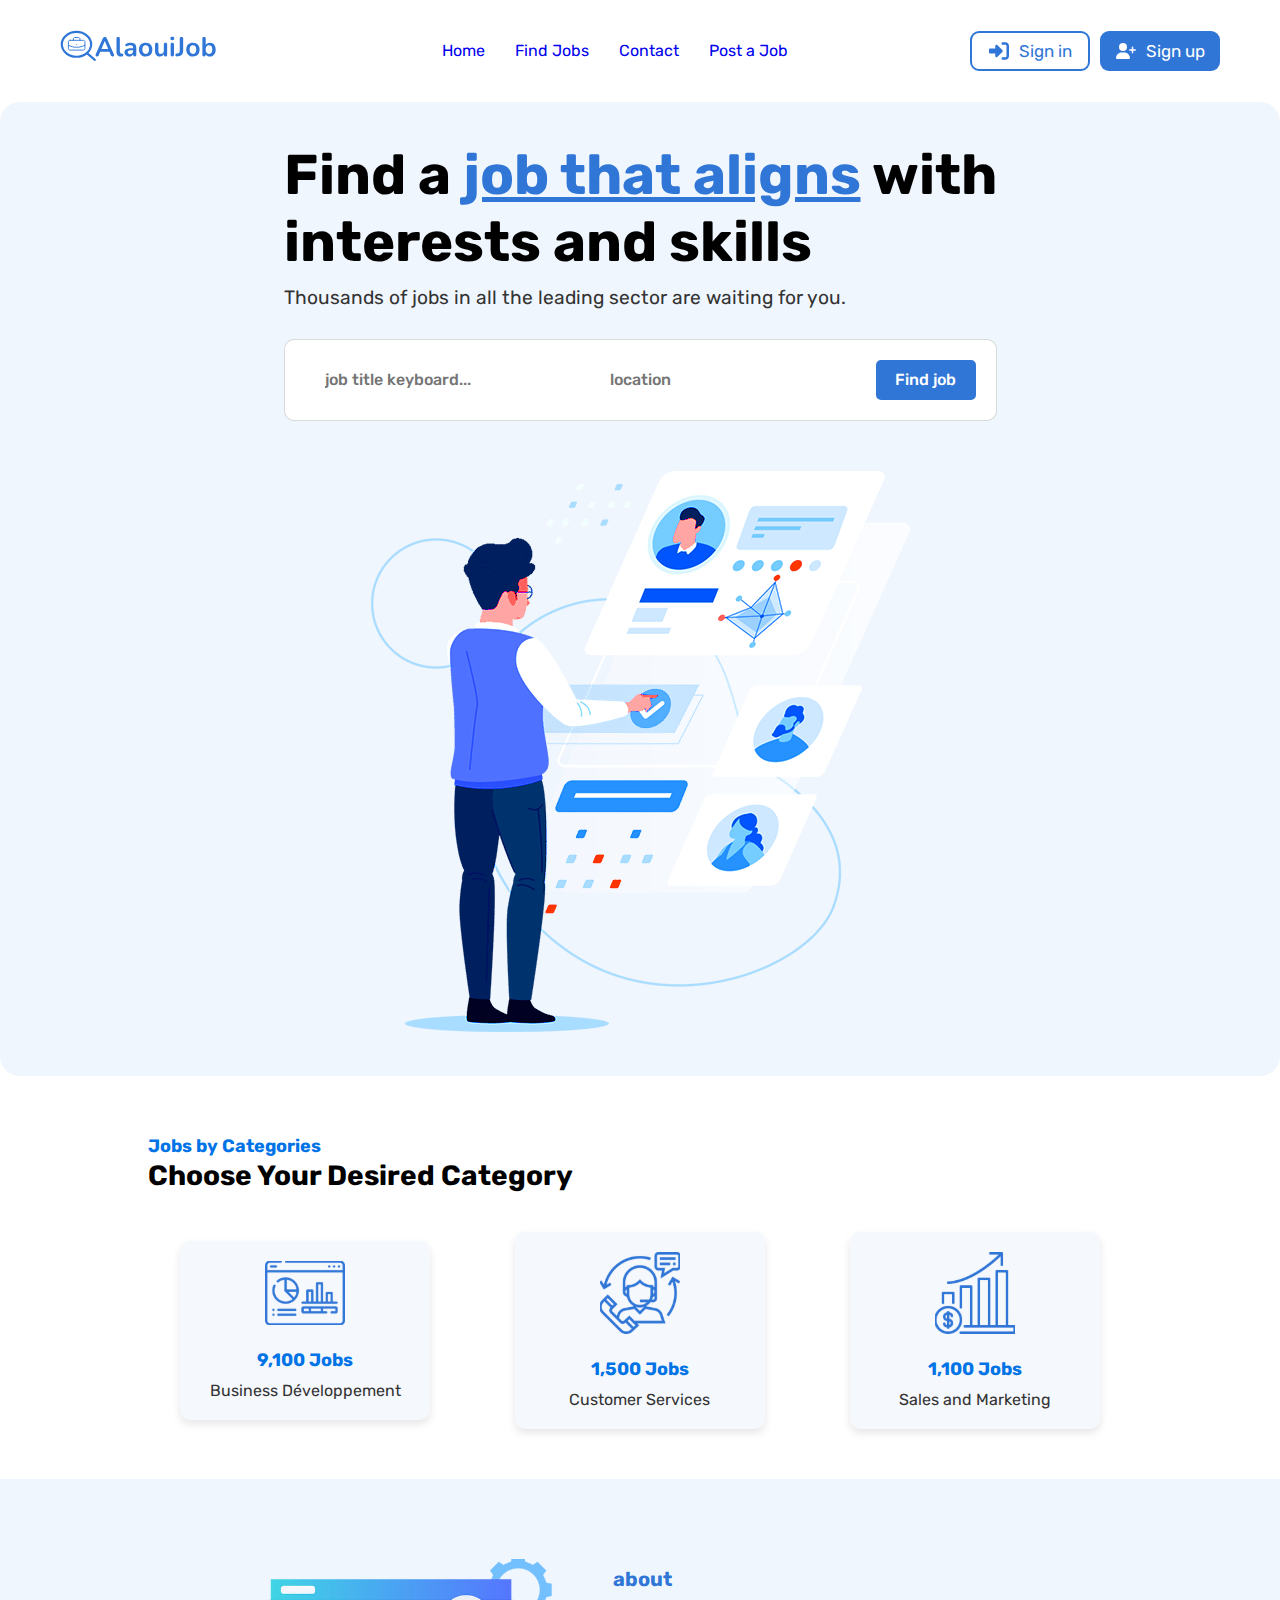
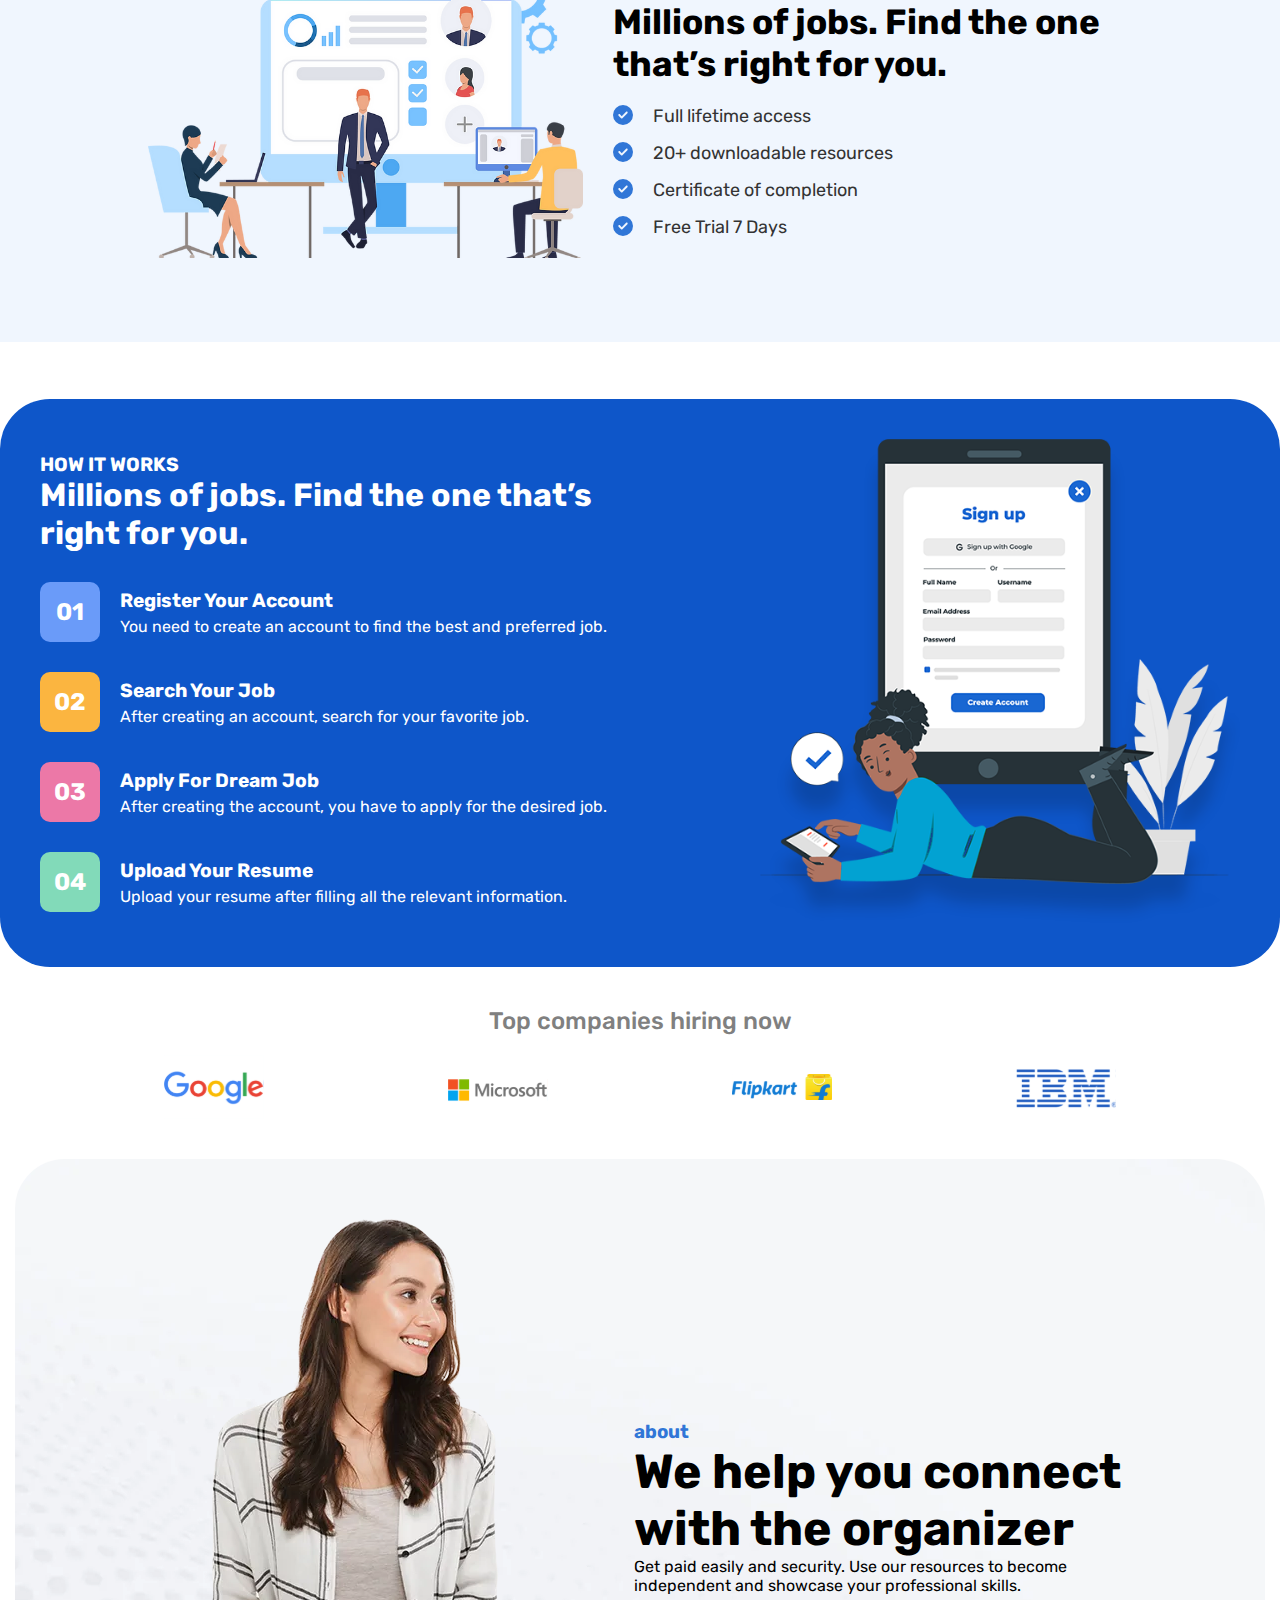
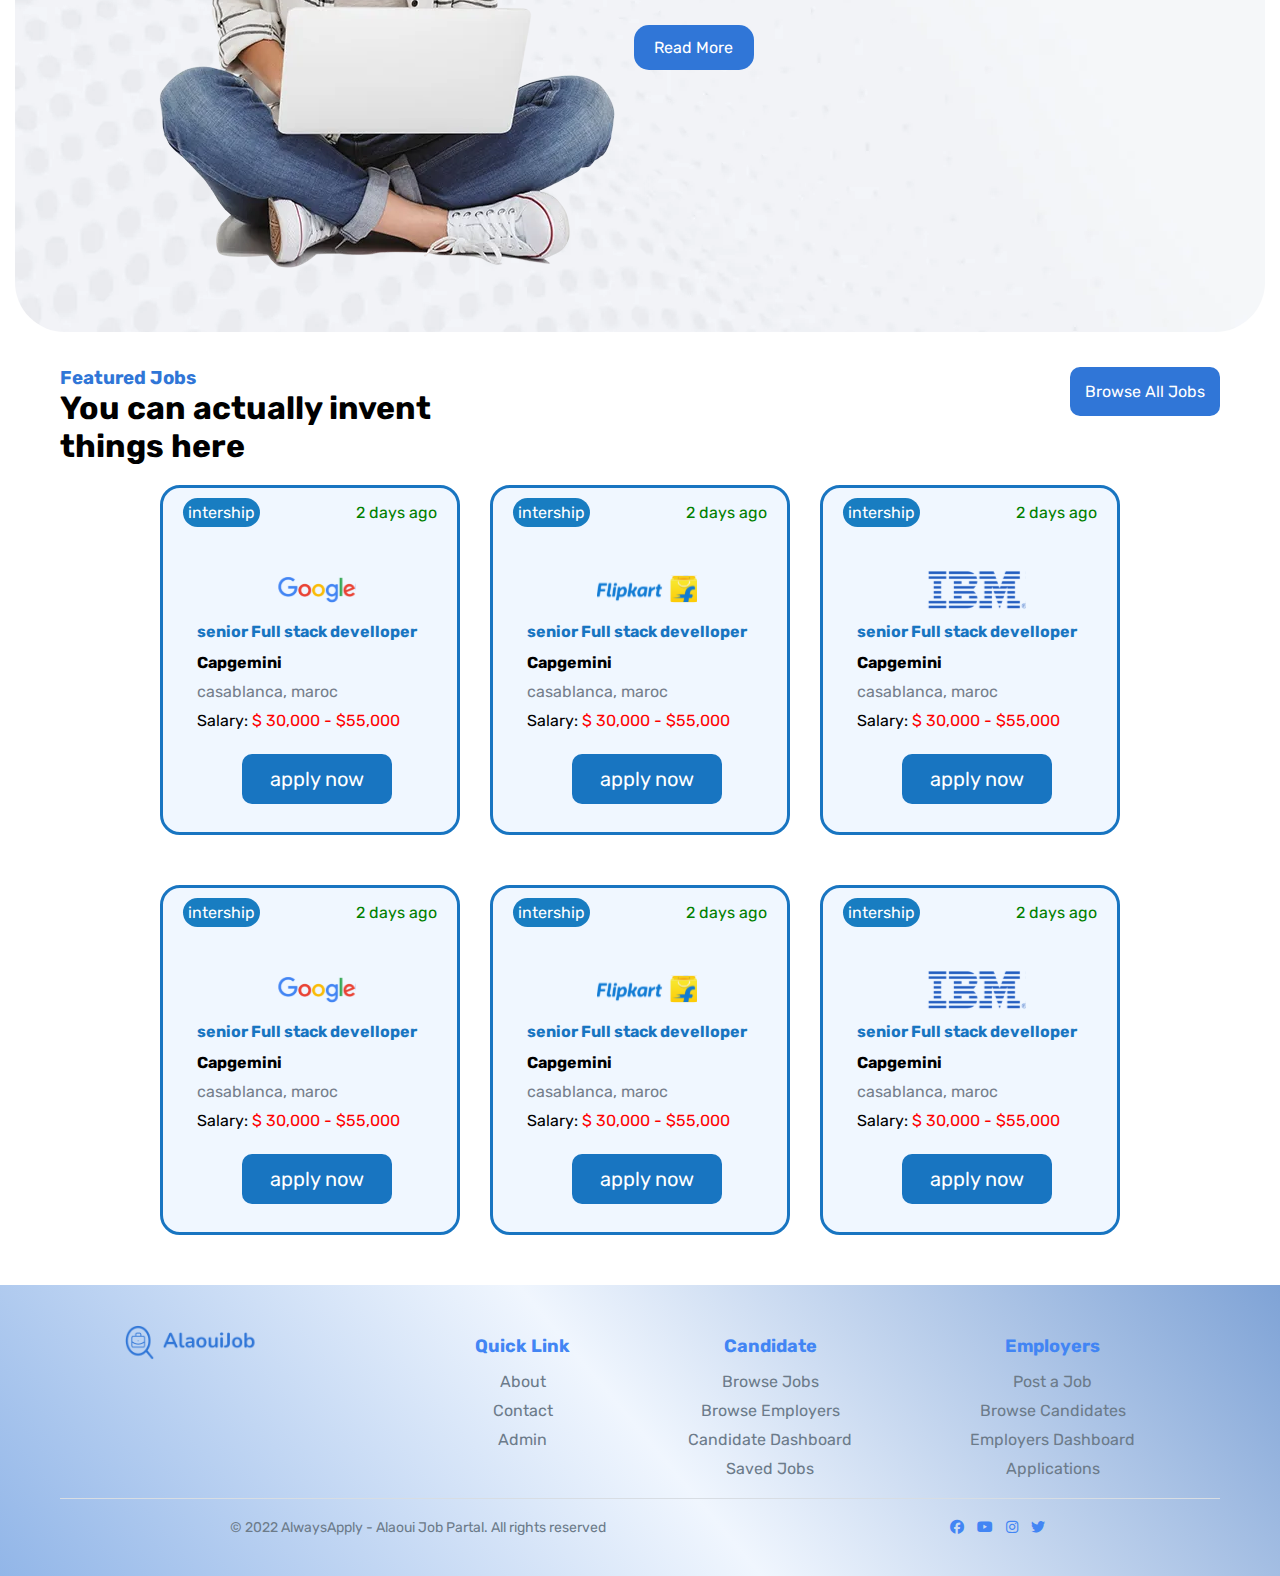
==== index.html @ a8fec8ea "third commit youssef" ====
<!DOCTYPE html>
<html lang="en">

<head>
    <meta charset="UTF-8">
    <meta name="viewport" content="width=device-width, initial-scale=1.0">
    <link rel="stylesheet" href="assets/css/all.min.css">
    <link rel="stylesheet" href="assets/css/index.css">
    <link rel="stylesheet" href="assets/css/style.css">
    <title>AlaouiJob</title>
</head>

<body>

    <header>
        <div class="logo">
            <img src="assets/images/mainLogo.svg" alt="AlaouiJob Logo">
        </div>
        <nav>
            <ul>
                <li><a href="/index.html">Home</a></li>
                <li><a href="/pages/find-job.html">Find Jobs</a></li>
                <li><a href="/pages/contact.html">Contact</a></li>
                <li><a href="/pages/post-job.html">Post a Job</a></li>
            </ul>
        </nav>
        <div class="right-buttons">
             <button class="signinbtn" >
                <img src="assets/images/sign-in-icon-button.svg" alt="">
                <a href="/pages/login.html">Sign in</a>
            </button>
            <button class="signupbtn">
                <img src="assets/images/sign-up-icon-button.svg" alt="">
                <a href="/pages/signup.html">Sign up</a>
            </button>
            
        </div>
    </header>
    

    <section class="hero">
        <div>
            <h1>Find a <span style="color: #3076D7; text-decoration: underline;">job that aligns</span> with <br /> interests and skills</h1>
            <p>Thousands of jobs in all the leading sector are waiting for you.</p>
            <form>
                <input class="inp-1" type="text" placeholder="job title keyboard...">
                <input type="text" placeholder="location">
                <button>Find job</button>
            </form>
        </div>
        <div>
            <img src="assets/images/developer_bnr.webp" alt="">
        </div>
    </section>


    <section class="categories">
        <div class="container">
            <h2><span>Jobs by Categories</span><br>Choose Your Desired Category</h2>
            <div class="category-grid">
                <div class="category-card">
                    <img src="assets/images/businessDeveloppement.svg" alt="Business Development Icon">
                    <h3>9,100 Jobs</h3>
                    <p>Business Développement</p>
                </div>
                <div class="category-card">
                    <img src="assets/images/customerServices.svg" alt="Customer Services Icon">
                    <h3>1,500 Jobs</h3>
                    <p>Customer Services</p>
                </div>
                <div class="category-card">
                    <img src="assets/images/salesNDmarketing.svg" alt="Sales and Marketing Icon">
                    <h3>1,100 Jobs</h3>
                    <p>Sales and Marketing</p>
                </div>
            </div>
        </div>
    </section>


    <section class="about">
        <div class="container about-content">
            <div class="about-image">
                <img src="assets/images/ILLUSTRATION.webp" alt="About Illustration">
            </div>
            <div class="about-text">
                <h3>about</h3>
                <h2>Millions of jobs. Find the one that’s right for you.</h2>
                <ul>
                    <li><img src="assets/images/checkIcon.svg" alt="icon"> Full lifetime access</li>
                    <li><img src="assets/images/checkIcon.svg" alt="icon"> 20+ downloadable resources</li>
                    <li><img src="assets/images/checkIcon.svg" alt="icon"> Certificate of completion</li>
                    <li><img src="assets/images/checkIcon.svg" alt="icon"> Free Trial 7 Days</li>
                </ul>
            </div>
        </div>
    </section>
    <br>
    <br>
    <br>

    <section class="how-it-works">
        <div class="content">
            <h2>How it Works</h2>
            <h3>Millions of jobs. Find the one that’s right for you.</h3>
            <div class="steps">
                <div class="step">
                    <div class="step-number" style="background-color: #6A9BF9;">01</div>
                    <div class="step-text">
                        <h4>Register Your Account</h4>
                        <p>You need to create an account to find the best and preferred job.</p>
                    </div>
                </div>
                <div class="step">
                    <div class="step-number" style="background-color: #FBB540;">02</div>
                    <div class="step-text">
                        <h4>Search Your Job</h4>
                        <p>After creating an account, search for your favorite job.</p>
                    </div>
                </div>
                <div class="step">
                    <div class="step-number" style="background-color: #EC78A7;">03</div>
                    <div class="step-text">
                        <h4>Apply For Dream Job</h4>
                        <p>After creating the account, you have to apply for the desired job.</p>
                    </div>
                </div>
                <div class="step">
                    <div class="step-number" style="background-color: #82DAB9;">04</div>
                    <div class="step-text">
                        <h4>Upload Your Resume</h4>
                        <p>Upload your resume after filling all the relevant information.</p>
                    </div>
                </div>
            </div>
        </div>
        <div class="image">
            <img src="assets/images/main-bg.png" alt="Sign Up Illustration">
        </div>
    </section>
    <section class="top-companies">
        <h3>Top companies hiring now</h3>
        <div class="companies">
            <img src="assets/images/google.svg" alt="">
            <img src="assets/images/microsoft.svg" alt="">
            <img src="assets/images/flipkart.svg" alt="">
            <img src="assets/images/ibm.svg" alt="">
        </div>
    </section>
    <section class="about-2">
        <div class="image-about-2">
            <img src="assets/images/About-2.webp" alt="">
        </div>
        <div class="about-text-2">
            <h3> about</h3>
            <h1>We help you connect <br>with the organizer</h1>
            <p>Get paid easily and security. Use our resources to become<br> independent and showcase your professional
                skills.</p>
            <button>Read More</button>
        </div>
       
    </section>



    <section>
    <div class="section-jobs-head">
        <div>
            <h3>Featured Jobs</h3>
            <h1>You can actually invent <br> things here</h1>
        </div>
        <div>
            <p>Browse All Jobs</p>
        </div>

    </div>
    
    <div class="jobs">
        <div class="parent">
            <div class="intirship">
                <label for="intership">intership</label>
            </div>
            <div class="two-days">
                <label for="two-days">2 days ago</label>
            </div>
            <div class="grid-picture">
                <img src="assets/images/google.svg" alt="">
            </div>
            <div class="grid-title">
                <h1>senior Full stack develloper</h1>
            </div>
            <div  class="under-title-grid">
                <h3>Capgemini</h3>
            </div>
            <div class="grid-location">
            <p>casablanca, maroc</p>
            </div>
            <div class="salary">
                <p>Salary: <span style="color: red;">$ 30,000 - $55,000</span></p>
            </div>
            <div class="grid-button">
                <button>apply now</button>
            </div>
        </div>
        <div class="parent">
            <div class="intirship">
                <label for="intership">intership</label>
            </div>
            <div class="two-days">
                <label for="two-days">2 days ago</label>
            </div>
            <div class="grid-picture">
                <img src="assets/images/flipkart.svg" alt="">
            </div>
            <div class="grid-title">
                <h1>senior Full stack develloper</h1>
            </div>
            <div  class="under-title-grid">
                <h3>Capgemini</h3>
            </div>
            <div class="grid-location">
            <p>casablanca, maroc</p>
            </div>
            <div class="salary">
                <p>Salary: <span style="color: red;">$ 30,000 - $55,000</span></p>
            </div>
            <div class="grid-button">
                <button>apply now</button>
            </div>
        </div>
        <div class="parent">
            <div class="intirship">
                <label for="intership">intership</label>
            </div>
            <div class="two-days">
                <label for="two-days">2 days ago</label>
            </div>
            <div class="grid-picture">
                <img src="assets/images/ibm.svg" alt="">
            </div>
            <div class="grid-title">
                <h1>senior Full stack develloper</h1>
            </div>
            <div  class="under-title-grid">
                <h3>Capgemini</h3>
            </div>
            <div class="grid-location">
            <p>casablanca, maroc</p>
            </div>
            <div class="salary">
                <p>Salary: <span style="color: red;">$ 30,000 - $55,000</span></p>
            </div>
            <div class="grid-button">
                <button>apply now</button>
            </div>
        </div>



    </div>
    <div class="jobs">
        <div class="parent">
            <div class="intirship">
                <label for="intership">intership</label>
            </div>
            <div class="two-days">
                <label for="two-days">2 days ago</label>
            </div>
            <div class="grid-picture">
                <img src="assets/images/google.svg" alt="">
            </div>
            <div class="grid-title">
                <h1>senior Full stack develloper</h1>
            </div>
            <div  class="under-title-grid">
                <h3>Capgemini</h3>
            </div>
            <div class="grid-location">
            <p>casablanca, maroc</p>
            </div>
            <div class="salary">
                <p>Salary: <span style="color: red;">$ 30,000 - $55,000</span></p>
            </div>
            <div class="grid-button">
                <button>apply now</button>
            </div>
        </div>
        <div class="parent">
            <div class="intirship">
                <label for="intership">intership</label>
            </div>
            <div class="two-days">
                <label for="two-days">2 days ago</label>
            </div>
            <div class="grid-picture">
                <img src="assets/images/flipkart.svg" alt="">
            </div>
            <div class="grid-title">
                <h1>senior Full stack develloper</h1>
            </div>
            <div  class="under-title-grid">
                <h3>Capgemini</h3>
            </div>
            <div class="grid-location">
            <p>casablanca, maroc</p>
            </div>
            <div class="salary">
                <p>Salary: <span style="color: red;">$ 30,000 - $55,000</span></p>
            </div>
            <div class="grid-button">
                <button>apply now</button>
            </div>
        </div>
        <div class="parent">
            <div class="intirship">
                <label for="intership">intership</label>
            </div>
            <div class="two-days">
                <label for="two-days">2 days ago</label>
            </div>
            <div class="grid-picture">
                <img src="assets/images/ibm.svg" alt="">
            </div>
            <div class="grid-title">
                <h1>senior Full stack develloper</h1>
            </div>
            <div  class="under-title-grid">
                <h3>Capgemini</h3>
            </div>
            <div class="grid-location">
            <p>casablanca, maroc</p>
            </div>
            <div class="salary">
                <p>Salary: <span style="color: red;">$ 30,000 - $55,000</span></p>
            </div>
            <div class="grid-button">
                <button>apply now</button>
            </div>
        </div>



    </div>
</section>


    <footer class="footer">
        <div class="footer-container">
          <div class="footer-logo">
            <img src="assets/images/image.png" alt="AlouiJob Logo" />
          </div>      
          <div class="footer-links">
            <div class="quick-links">
              <h3>Quick Link</h3>
              <ul>
                <li><a href="#">About</a></li>
                <li><a href="#">Contact</a></li>
                <li><a href="#">Admin</a></li>
              </ul>
            </div>
      
            <div class="candidate-links">
              <h3>Candidate</h3>
              <ul>
                <li><a href="#">Browse Jobs</a></li>
                <li><a href="#">Browse Employers</a></li>
                <li><a href="#">Candidate Dashboard</a></li>
                <li><a href="#">Saved Jobs</a></li>
              </ul>
            </div>
      
            <div class="employer-links">
              <h3>Employers</h3>
              <ul>
                <li><a href="#">Post a Job</a></li>
                <li><a href="#">Browse Candidates</a></li>
                <li><a href="#">Employers Dashboard</a></li>
                <li><a href="#">Applications</a></li>
              </ul>
            </div>
          </div>
      
          <div class="footer-bottom">
            <p>© 2022 AlwaysApply - Alaoui Job Partal. All rights reserved</p>
            <div class="social-icons">
              <a href="#"><i class="fab fa-facebook"></i></a>
              <a href="#"><i class="fab fa-youtube"></i></a>
              <a href="#"><i class="fab fa-instagram"></i></a>
              <a href="#"><i class="fab fa-twitter"></i></a>
            </div>
          </div>
        </div>
      </footer>
      

</body>

</html>
---- assets/css/index.css ----
header {
    display: flex;
    justify-content: space-between;
    align-items: center;
    padding: 30px;
    background-color: white;
    margin-left: 30px;
    margin-right: 30px;
}

.logo img {
    width: 200px;
}

nav ul {
    list-style: none;
    display: flex;
    gap: 30px; 
    margin: 0;
    padding: 0;
}

nav ul li a {
    text-decoration: none;
    color: 303030;
}

nav ul li a:hover {
    color: #3076D7;
}

.right-buttons {
    display: flex;
    gap: 10px;
}

header .signupbtn {
    background-color: #3076D7;
    color: white;
    border-radius: 9px;
    width: 120px;
    height: 40px;
    font-size: 17px;
    display: flex;
    align-items: center;
    justify-content: center;
    gap: 10px;
    border: none;
}

header .signinbtn {
    background-color: #F0F6FE;
    color: #3076D7;
    border: none;
    border-radius: 9px;
    width: 120px;
    height: 40px;
    font-size: 17px;
    display: flex;
    align-items: center;
    justify-content: center;
    gap: 10px;
}

header .signinbtn img {
    width: 20px;
}

header .signupbtn img {
    width: 20px;
}
.right-buttons a{
    text-decoration: none;
    color: #3076D7;
}
.right-buttons .signupbtn a{
    text-decoration: none;
    color: white;
}

/*hero section */

.hero {
    display: flex;
    flex-wrap: wrap;
    gap: 30px;
    background-color: #F0F6FE;
    border-radius: 20px;
    padding: 40px;
    align-items: center;
    justify-content: center;
    text-align: left;
}

.hero h1 {
    font-size: 3.5rem;
    font-family: "Rubik", sans-serif;
    font-weight: 700;
    line-height: 1.2;
}

.hero h1 span {
    color: #3076D7;
    text-decoration: underline;
}

.hero p {
    font-size: 1.2rem;
    color: #333;
    margin-top: 10px;
}

form {
    border: solid 1px rgba(37, 36, 36, 0.171);
    border-radius: 10px;
    padding: 20px;
    background-color: white;
    margin-top: 30px;
    display: flex;
    gap: 10px;
    flex-wrap: wrap;
    justify-content: space-between;
}

form input {
    width: 100%;
    max-width: 200px;
    height: 40px;
    border: none;
    background-color: white;
    font-weight: 500;
    font-size: 16px;
    padding-left: 20px;
}

form input:last-child {
    border-right: none;
}

form button {
    width: 100px;
    height: 40px;
    color: white;
    background-color: #3076D7;
    border: none;
    border-radius: 5px;
    font-size: 16px;
    font-weight: 500;
}

.hero img {
    max-width: 100%;
    height: auto;
    object-fit: contain;
    margin-top: 20px;
}

@media (max-width: 768px) {
    .hero {
        flex-direction: column;
        text-align: center;
    }
    .hero p {
        flex-direction: column;
        font-size: 16px;
        text-align: center;
    }

    .hero h1 {
        font-size: 2rem;
    }

    form {
        flex-direction: column;
        width: 100%;
        align-content: center;
    }

    form input, form button {
        width: 100%;
    }

    .hero img {
        max-width: 300px;
        margin-top: 20px;
    }
}   
/*categories section*/
.categories {
    padding: 30px 0;
    background-color: #fff;
}

.categories h2 {
    font-size: 28px;
    color: #000;
    margin-bottom: 40px;
}

.categories h2 span {
    color: #0073e6;
    font-size: 18px;
}

.category-grid {
    display: flex;
    justify-content: space-around;
    align-items: center;
    flex-wrap: wrap;
    gap: 20px;
}

.category-card {
    background-color: #f5f8fc;
    padding: 20px;
    border-radius: 10px;
    text-align: center;
    width: 250px;
    box-shadow: 0 4px 8px rgba(0, 0, 0, 0.1);
    transition: transform 0.3s ease;
}

.category-card img {
    width: 80px;
    margin-bottom: 20px;
}

.category-card h3 {
    font-size: 18px;
    margin-bottom: 10px;
    color: #0073e6;
}

.category-card p {
    font-size: 16px;
    color: #333;
}

.category-card:hover {
    transform: translateY(-10px);
}

@media (max-width: 768px) {
    .category-grid {
        flex-direction: column;
        align-items: center;
    }

    .category-card {
        width: 100%;
        max-width: 400px;
    }
}



/* About section styles */
.about {
    padding: 60px 0;
    background-color: #F0F6FE;
}

.about-content {
    display: flex;
    justify-content: space-between;
    align-items: center;
    gap: 30px;
}

.about-image img {
    width: 100%;
    max-width: 900px;
}

.about-text h2 {
    font-size: 35px;
    color: #000;
    margin-bottom: 20px;
}
.about-text h3 {
    font-size: 20px;
    color: #3076D7;
    margin-bottom: 10px;
}

.about-text ul {
    list-style: none;
    padding: 0;
}

.about-text ul li {
    font-size: 18px;
    color: #333;
    margin-bottom: 15px;
    position: relative;
    padding-left: 40px; 
}

.about-text ul li img {
    width: 20px; 
    position: absolute;
    left: 0;
    top: 0;
}

@media (max-width: 768px) {
    .about-content {
        flex-direction: column;
        align-items: center;
    }

    .about-text {
        text-align: center;
    }

    .about-image img {
        max-width: 100%;
        margin-bottom: 30px;
    }
}


/* how it works section*/
.how-it-works {
    display: flex;
    flex-direction: column;
    align-items: center;
    background-color: #0E56C9;
    border-radius: 50px;
    padding: 40px;
    color: white;
    gap: 30px;
}

.how-it-works .content {
    max-width: 600px;
    text-align: left;
}

.how-it-works h2 {
    font-size: 1.2rem;
    text-transform: uppercase;
}

.how-it-works h3 {
    font-size: 2rem;
    margin-bottom: 30px;
}

.steps {
    display: flex;
    flex-direction: column;
    gap: 20px;
}

.step {
    display: flex;
    align-items: center;
    gap: 20px;
}

.step-number {
    width: 60px;
    height: 60px;
    border-radius: 10px;
    font-size: 1.5rem;
    font-weight: bold;
    color: white;
    display: flex;
    align-items: center;
    justify-content: center;
}

.step-text h4 {
    font-size: 1.2rem;
    margin-bottom: 5px;
}

.image img {
    max-width: 100%;
    height: auto;
}

/* Responsive adjustments */
@media (min-width: 768px) {
    .how-it-works {
        flex-direction: row;
        justify-content: space-between;
    }

    .how-it-works .content {
        max-width: 50%;
    }

    .steps {
        gap: 30px;
    }

    .image {
        max-width: 40%;
    }
}


/*compagnies secion styles*/
.top-companies {
    text-align: center;
    padding: 20px;
    margin: 20px 0;
}

.top-companies h3 {
    font-size: 1.5rem;
    font-weight: 500;
    margin-bottom: 20px;
    color: grey;
}

.companies {
    display: flex;
    justify-content: space-evenly;
    align-items: center;
    gap: 40px; 
}

.companies img {
    max-width: 100px; 
    height: auto;
}

@media (max-width: 768px) {
    .companies {
        flex-wrap: wrap; 
        gap: 20px;
    }

    .companies img {
        max-width: 80px; 
    }
}

/*about 2 section */

.about-2{
    background-color: #F0F6FE;
    display: flex;
    flex-wrap: wrap;
    padding: 60px 0;
    justify-content: space-evenly;
    align-items: center;
    gap: 30px;
    border-radius: 50px;
    margin: 15px;
    background-image: url("/assets/images/backgroud-about-2.webp");

}

.about-text-2 h1 {
    font-size: 3rem;
}
.about-text-2 h3 {
    color: #3076D7;
}

.about-text-2 button{
    background-color: #3076D7;
    color: white;
    margin-top: 30px;   
    border-radius: 15px;
    font-size: 1rem;
    border: none;
    width: 120px;
    height: 45px;
}
.image-about-2{
    width: 300px;
}


/*jobs section*/

.section-jobs-head{
    display: flex;
    justify-content: space-between;
    margin-left: 50px;
    margin-right: 50px;
    padding: 20px 10px;
}
.section-jobs-head h3{
    display: flex;
    justify-self: flex-start;
    color: #3076D7;
}
.section-jobs-head h1{
    display: flex;
    justify-self: flex-start;
    font-size: 2rem;    
}
.section-jobs-head p{
    display: flex;
    justify-self: flex-end;
    text-decoration: none;
    background-color: #3076D7;
    color: white;
    border-radius: 10px;
    padding: 15px;
}
.jobs{
    display: flex;
    flex-wrap: wrap;
    justify-content: center;
    align-items: center;
    gap: 30px;
    margin-bottom: 50px;
}

.parent{
    background-color: #F0F7FF; 
    border: solid;
    border-color: #1875C1;
    width:300px;
    height: 350px;
    display: grid;
    grid-template-columns: repeat(12,auto);
    grid-template-rows: repeat(9,auto);
    border-radius: 20px;


}
.intirship{
    grid-column: 1/7;
    grid-row: 1/2;
    display: flex;
    align-items: center;
    justify-content: flex-start;
    padding-left: 20px;
    
}
.intirship label{
    background-color: #187DC1;
    border-radius: 20px;
    font-size: 1rem;
    padding: 5px;
    color: white;
}
.two-days{
    grid-column: 7/13;
    grid-row: 1/2;
    display: flex;
    align-items: center;
    justify-content: flex-end;
    padding-right: 20px;
}
.two-days label{
    color: green;
}
.grid-picture{
    grid-column: 5/9;
    grid-row: 3/4;
    display: flex;
    justify-content: center;
    align-items: center;

    
}
.grid-picture img{
    width: 100px;
    height: 50px;
}
.grid-title{
    grid-column: 5/9;
    grid-row: 4/5;
    display: flex;
    justify-content: flex-start;
    align-items: center;
    height: 15px;
    
}
.grid-title H1{
    font-size: 1rem;
    font-weight: bold;
    color: #1875C1;
}
.under-title-grid{
    grid-column: 5/9;
    grid-row: 5/6;
    display: flex;
    justify-content: flex-start;
    align-items: center;
    height: 10px;

    
}
.under-title-grid h3{
    font-size: 1rem;
}
.grid-location{
    grid-column: 5/9;
    grid-row: 6/7;
    display: flex;
    justify-content: flex-start;
    align-items: center; 
    height: 10px;

}
.grid-location p{
    color: #767F8C;
    font-size: 1rem;
}
.salary{
    grid-column: 5/9;
    grid-row: 7/8;
    display: flex;
    justify-content: flex-start;
    align-items: center; 
    height: 10px;

}
.salary p{
    font-size: 1rem;
}
.grid-button{
    grid-column: 5/9;
    grid-row: 8/9;
    display: flex;
    justify-content: center;
    align-items: center;
}
.grid-button button{
    background-color: #1875C1;
    border-radius: 10px;
    width: 150px;
    height: 50px;
    border: none;
    color: white;
    font-size: 20px;
    transition: 0.9s;
    cursor: pointer;
}
.grid-button button:hover{
    background-color: white;
    color:#1875C1 ;
    border: solid 4px #1875C1
}


/*footer*/

.footer {
    background: rgb(146,182,232);
    background: linear-gradient(50deg, rgba(146,182,232,1) 0%, rgba(240,246,254,1) 50%, rgba(127,163,214,1) 100%);
    text-align: center;
    color: #6c7b8a;
    padding-top: 20px;
    padding-bottom: 20px;
  }
  
  .footer-container {
    margin: 0 auto;
    display: flex;
    justify-content: space-around;
    align-items: flex-start;
    flex-wrap: wrap;
    max-width: 1200px;
    padding: 20px;
  }
  
  .footer-logo {
    display: flex;
    flex-direction: column;
    align-items: center;
    margin-bottom: 20px; 
  }
  
  .footer-logo img {
    width: 200px; 
    margin-bottom: 10px;
    
  }
  
  
  
  .footer-links {
    display: flex;
    justify-content: space-between;
    flex-wrap: wrap;
    width: 100%;
    max-width: 700px;
  }
  
  .footer-links div {
    margin: 10px 20px;
  }
  
  .footer-links h3 {
    color: #4285f4;
    margin-bottom: 15px;
    font-size: 18px;
  }
  
  .footer-links ul {
    list-style: none;
    padding: 0;
  }
  
  .footer-links ul li {
    margin-bottom: 10px;
  }
  
  .footer-links ul li a {
    text-decoration: none;
    color: #6c7b8a;
  }
  
  .footer-bottom {
    width: 100%;
    padding-top: 20px;
    border-top: 1px solid #d8dde3;
    display: flex;
    justify-content: space-around;
    align-items: center;
    flex-wrap: wrap;
    font-size: 14px;
  }
  
  .social-icons a {
    margin: 0 5px;
    color: #4285f4;
  }
  
  .social-icons a:hover {
    color: #357ae8;
  }
  
  /* Responsive pour les petits écrans */
  @media (max-width: 768px) {
    .footer-container {
      flex-direction: column; 
      text-align: center;
    }
  
    .footer-links {
      flex-direction: column;
      align-items: center;
      width: 100%;
    }
  
    .footer-links div {
      margin: 10px 0; 
    }
  
    .footer-bottom {
      flex-direction: column;
      font-size: 12px; 
      text-align: center;
    }
  
    .footer-logo img {
      width: 150px; 
      align-items: center;
      justify-content: center;
    }
  }
---- assets/css/style.css ----
@import url('https://fonts.googleapis.com/css2?family=Rubik:ital,wght@0,300..900;1,300..900&display=swap');
*{      
    margin: 0;
    padding: 0;
    box-sizing: border-box;
    font-family: 'Rubik', sans-serif;

}
body{
    
    background-color: white;
}

:root {
    --main-color: #3076D7;
    --secondry-color: ;
    --background-color:#F0F6FE;
}


.container {
    width: 80%;
    margin: 0 auto;
    padding: 20px;
}

@media screen and (min-width: 1600px) {
    .container {
        width: 75%;
    }

}

@media screen and (max-width: 1200px) {
    .container {
        width: 85%;
    }

}

@media screen and (max-width: 768px) {
    .container {
        width: 90%;
    }
}

@media screen and (max-width: 600px) {
    .container {
        width: 95%;
    }
}




header {
    display: flex;
    justify-content: space-between;
    align-items: center;
    padding: 30px;
    background-color: white;
    margin-left: 30px;
    margin-right: 30px;
}

.logo img {
    width: 200px;
}

nav ul {
    list-style: none;
    display: flex;
    gap: 30px; 
    margin: 0;
    padding: 0;
}

nav ul li a {
    text-decoration: none;
    color: 303030;
}

nav ul li a:hover {
    color: #3076D7;
}

.right-buttons {
    display: flex;
    gap: 10px;
}

header .signupbtn {
    background-color: #3076D7;
    color: white;
    border-radius: 9px;
    width: 120px;
    height: 40px;
    font-size: 17px;
    display: flex;
    align-items: center;
    justify-content: center;
    gap: 10px;
    border: none;
}

header .signinbtn {
    background-color: white;
    color: #3076D7;
    border-radius: 9px;
    width: 120px;
    height: 40px;
    font-size: 17px;
    display: flex;
    align-items: center;
    justify-content: center;
    gap: 10px;
    border: 2px solid #3076D7;
}

header .signinbtn img {
    width: 20px;
}

header .signupbtn img {
    width: 20px;
}
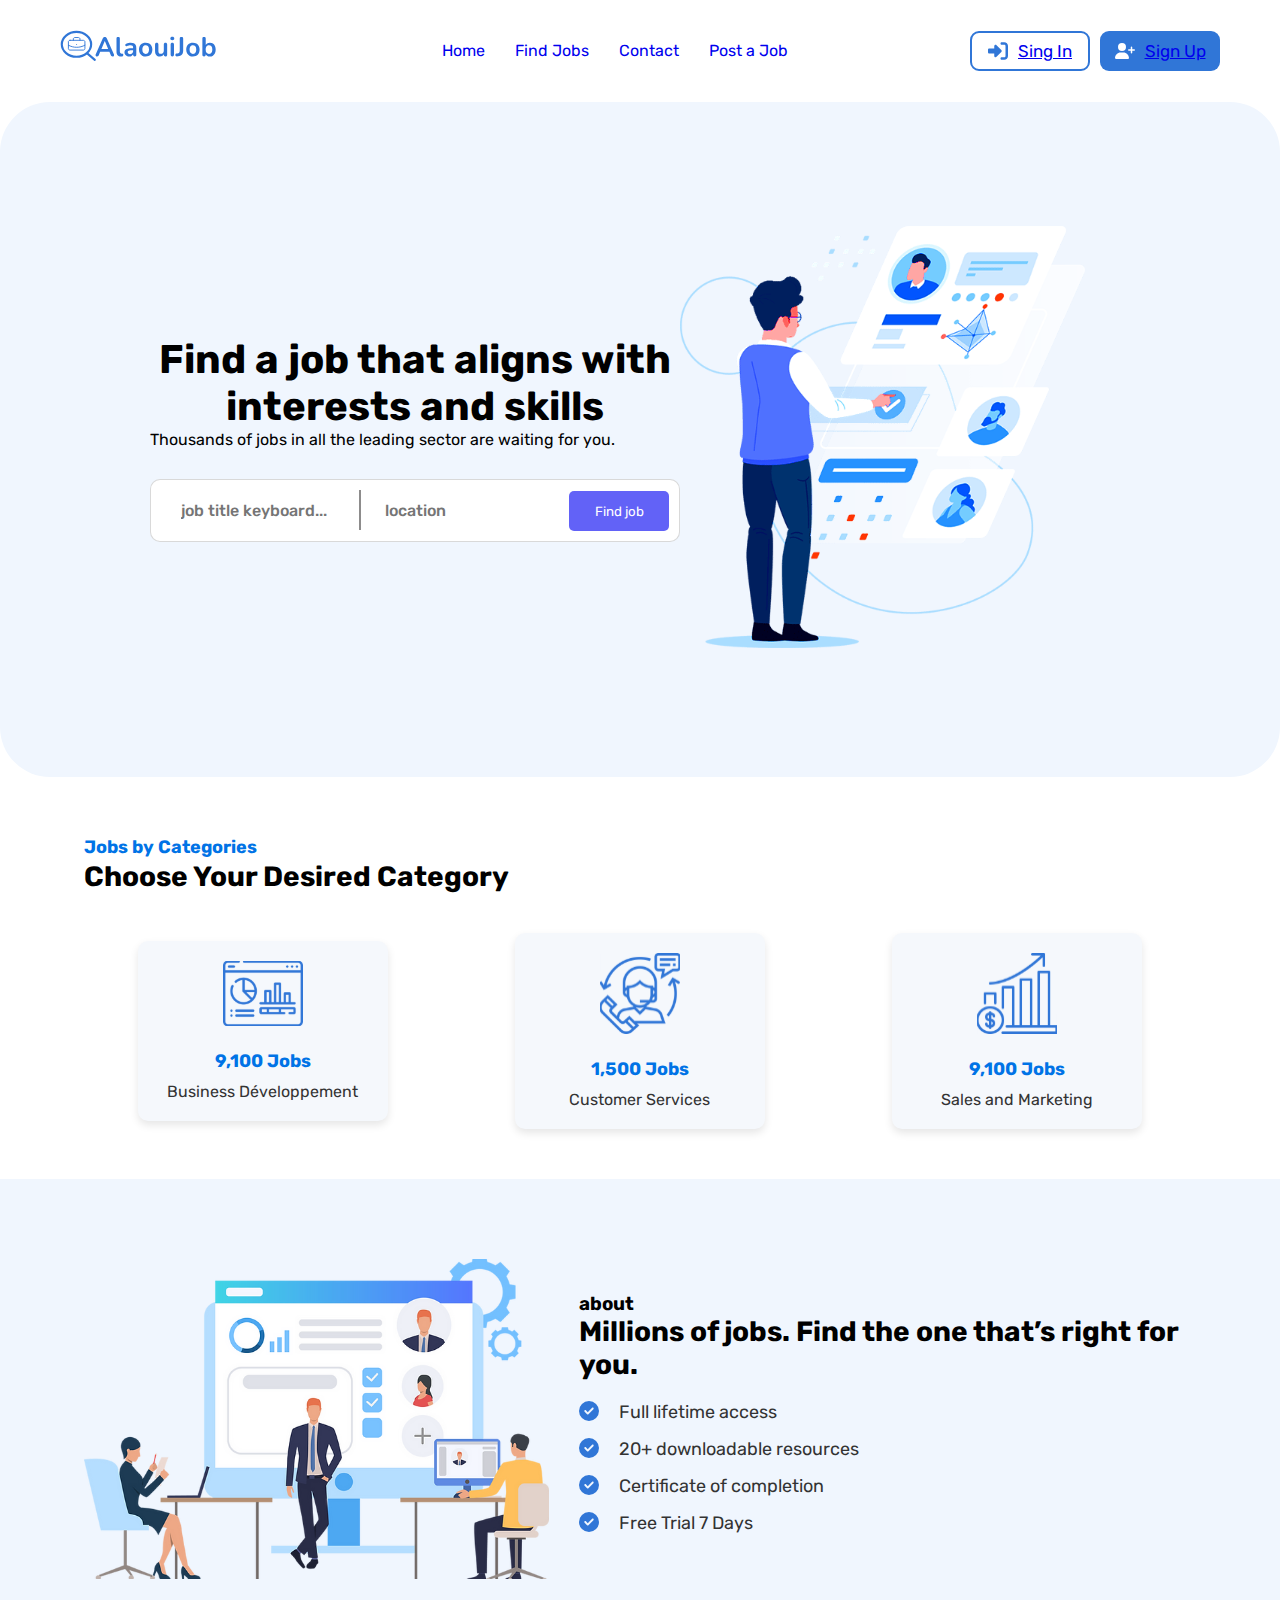
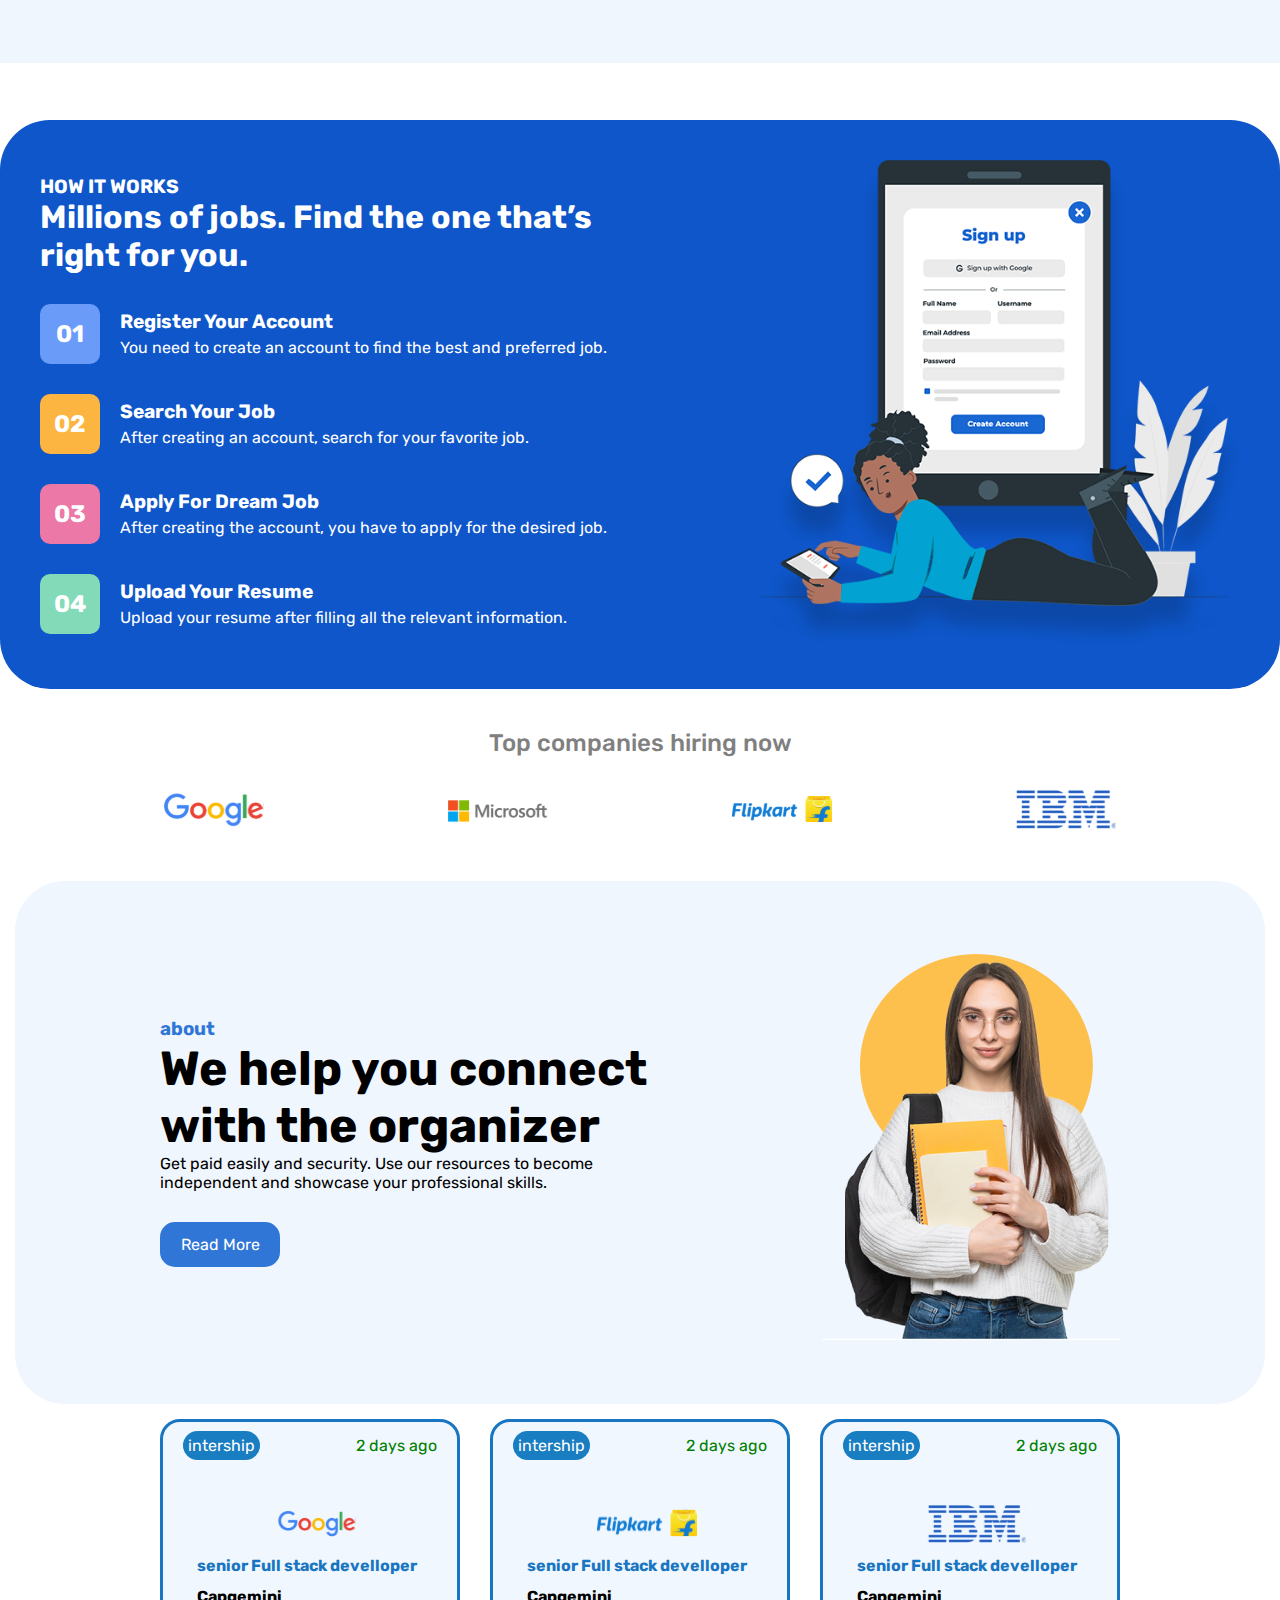
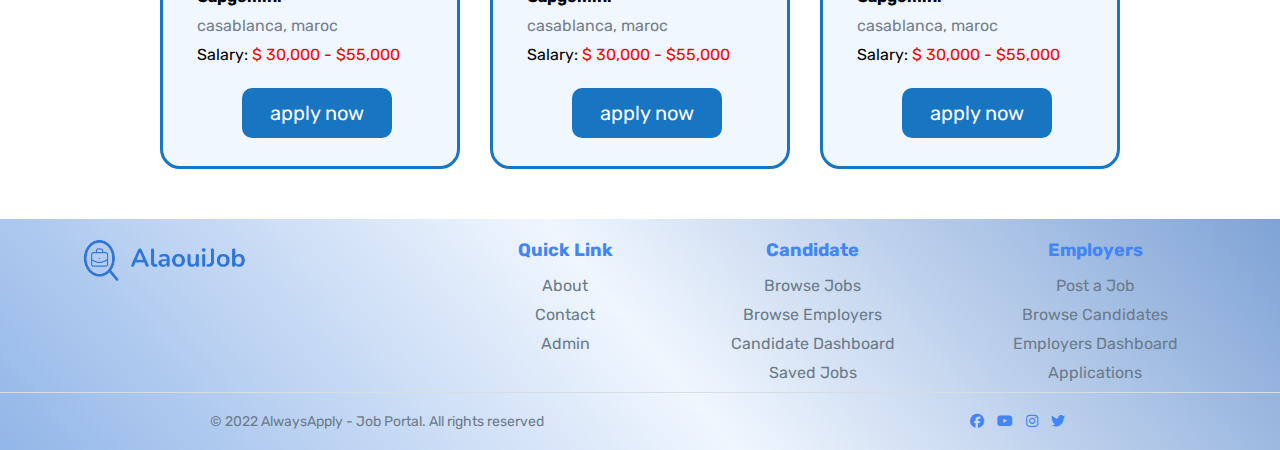
==== commit 0da8cc03: "merging" ====
--- a/index.html
+++ b/index.html
@@ -18,20 +18,20 @@
         </div>
         <nav>
             <ul>
-                <li><a href="/index.html">Home</a></li>
-                <li><a href="/pages/find-job.html">Find Jobs</a></li>
-                <li><a href="/pages/contact.html">Contact</a></li>
-                <li><a href="/pages/post-job.html">Post a Job</a></li>
+                <li><a href="index.html">Home</a></li>
+                <li><a href="pages/find-job.html">Find Jobs</a></li>
+                <li><a href="pages/contact.html">Contact</a></li>
+                <li><a href="pages/post-job.html">Post a Job</a></li>
             </ul>
         </nav>
         <div class="right-buttons">
-             <button class="signinbtn" >
+            <button class="signinbtn">
                 <img src="assets/images/sign-in-icon-button.svg" alt="">
-                <a href="/pages/login.html">Sign in</a>
+                <a href="pages/login.html">Sing In</a>
             </button>
             <button class="signupbtn">
                 <img src="assets/images/sign-up-icon-button.svg" alt="">
-                <a href="/pages/signup.html">Sign up</a>
+                <a href="pages/signup.html">Sign Up</a>
             </button>
             
         </div>
@@ -40,7 +40,7 @@
 
     <section class="hero">
         <div>
-            <h1>Find a <span style="color: #3076D7; text-decoration: underline;">job that aligns</span> with <br /> interests and skills</h1>
+            <h1>Find a job that aligns with <br /> interests and skills</h1>
             <p>Thousands of jobs in all the leading sector are waiting for you.</p>
             <form>
                 <input class="inp-1" type="text" placeholder="job title keyboard...">
@@ -70,7 +70,7 @@
                 </div>
                 <div class="category-card">
                     <img src="assets/images/salesNDmarketing.svg" alt="Sales and Marketing Icon">
-                    <h3>1,100 Jobs</h3>
+                    <h3>9,100 Jobs</h3>
                     <p>Sales and Marketing</p>
                 </div>
             </div>
@@ -148,9 +148,6 @@
         </div>
     </section>
     <section class="about-2">
-        <div class="image-about-2">
-            <img src="assets/images/About-2.webp" alt="">
-        </div>
         <div class="about-text-2">
             <h3> about</h3>
             <h1>We help you connect <br>with the organizer</h1>
@@ -158,24 +155,12 @@
                 skills.</p>
             <button>Read More</button>
         </div>
-       
-    </section>
-
-
-
-    <section>
-    <div class="section-jobs-head">
-        <div>
-            <h3>Featured Jobs</h3>
-            <h1>You can actually invent <br> things here</h1>
-        </div>
-        <div>
-            <p>Browse All Jobs</p>
-        </div>
-
-    </div>
-    
-    <div class="jobs">
+        <div class="image-about-2">
+            <img src="assets/images/about-image-2.PNG" alt="">
+        </div>
+    </section>
+
+    <section class="jobs">
         <div class="parent">
             <div class="intirship">
                 <label for="intership">intership</label>
@@ -257,93 +242,7 @@
 
 
 
-    </div>
-    <div class="jobs">
-        <div class="parent">
-            <div class="intirship">
-                <label for="intership">intership</label>
-            </div>
-            <div class="two-days">
-                <label for="two-days">2 days ago</label>
-            </div>
-            <div class="grid-picture">
-                <img src="assets/images/google.svg" alt="">
-            </div>
-            <div class="grid-title">
-                <h1>senior Full stack develloper</h1>
-            </div>
-            <div  class="under-title-grid">
-                <h3>Capgemini</h3>
-            </div>
-            <div class="grid-location">
-            <p>casablanca, maroc</p>
-            </div>
-            <div class="salary">
-                <p>Salary: <span style="color: red;">$ 30,000 - $55,000</span></p>
-            </div>
-            <div class="grid-button">
-                <button>apply now</button>
-            </div>
-        </div>
-        <div class="parent">
-            <div class="intirship">
-                <label for="intership">intership</label>
-            </div>
-            <div class="two-days">
-                <label for="two-days">2 days ago</label>
-            </div>
-            <div class="grid-picture">
-                <img src="assets/images/flipkart.svg" alt="">
-            </div>
-            <div class="grid-title">
-                <h1>senior Full stack develloper</h1>
-            </div>
-            <div  class="under-title-grid">
-                <h3>Capgemini</h3>
-            </div>
-            <div class="grid-location">
-            <p>casablanca, maroc</p>
-            </div>
-            <div class="salary">
-                <p>Salary: <span style="color: red;">$ 30,000 - $55,000</span></p>
-            </div>
-            <div class="grid-button">
-                <button>apply now</button>
-            </div>
-        </div>
-        <div class="parent">
-            <div class="intirship">
-                <label for="intership">intership</label>
-            </div>
-            <div class="two-days">
-                <label for="two-days">2 days ago</label>
-            </div>
-            <div class="grid-picture">
-                <img src="assets/images/ibm.svg" alt="">
-            </div>
-            <div class="grid-title">
-                <h1>senior Full stack develloper</h1>
-            </div>
-            <div  class="under-title-grid">
-                <h3>Capgemini</h3>
-            </div>
-            <div class="grid-location">
-            <p>casablanca, maroc</p>
-            </div>
-            <div class="salary">
-                <p>Salary: <span style="color: red;">$ 30,000 - $55,000</span></p>
-            </div>
-            <div class="grid-button">
-                <button>apply now</button>
-            </div>
-        </div>
-
-
-
-    </div>
-</section>
-
-
+    </section>
     <footer class="footer">
         <div class="footer-container">
           <div class="footer-logo">
@@ -381,7 +280,7 @@
           </div>
       
           <div class="footer-bottom">
-            <p>© 2022 AlwaysApply - Alaoui Job Partal. All rights reserved</p>
+            <p>© 2022 AlwaysApply - Job Portal. All rights reserved</p>
             <div class="social-icons">
               <a href="#"><i class="fab fa-facebook"></i></a>
               <a href="#"><i class="fab fa-youtube"></i></a>
--- a/assets/css/index.css
+++ b/assets/css/index.css
@@ -51,9 +51,8 @@
 }
 
 header .signinbtn {
-    background-color: #F0F6FE;
+    background-color: white;
     color: #3076D7;
-    border: none;
     border-radius: 9px;
     width: 120px;
     height: 40px;
@@ -62,6 +61,7 @@
     align-items: center;
     justify-content: center;
     gap: 10px;
+    border: 2px solid #3076D7;
 }
 
 header .signinbtn img {
@@ -71,123 +71,29 @@
 header .signupbtn img {
     width: 20px;
 }
-.right-buttons a{
-    text-decoration: none;
-    color: #3076D7;
-}
-.right-buttons .signupbtn a{
-    text-decoration: none;
-    color: white;
-}
-
-/*hero section */
+
 
 .hero {
     display: flex;
     flex-wrap: wrap;
-    gap: 30px;
     background-color: #F0F6FE;
-    border-radius: 20px;
-    padding: 40px;
+    border-radius: 50px;
+    height: 75vh;
     align-items: center;
     justify-content: center;
-    text-align: left;
+    padding: 20px; 
+}
+
+.hero img {
+    width: 90%; 
+    max-width: 450px; 
 }
 
 .hero h1 {
-    font-size: 3.5rem;
-    font-family: "Rubik", sans-serif;
-    font-weight: 700;
-    line-height: 1.2;
-}
-
-.hero h1 span {
-    color: #3076D7;
-    text-decoration: underline;
-}
-
-.hero p {
-    font-size: 1.2rem;
-    color: #333;
-    margin-top: 10px;
-}
-
-form {
-    border: solid 1px rgba(37, 36, 36, 0.171);
-    border-radius: 10px;
-    padding: 20px;
-    background-color: white;
-    margin-top: 30px;
-    display: flex;
-    gap: 10px;
-    flex-wrap: wrap;
-    justify-content: space-between;
-}
-
-form input {
-    width: 100%;
-    max-width: 200px;
-    height: 40px;
-    border: none;
-    background-color: white;
-    font-weight: 500;
-    font-size: 16px;
-    padding-left: 20px;
-}
-
-form input:last-child {
-    border-right: none;
-}
-
-form button {
-    width: 100px;
-    height: 40px;
-    color: white;
-    background-color: #3076D7;
-    border: none;
-    border-radius: 5px;
-    font-size: 16px;
-    font-weight: 500;
-}
-
-.hero img {
-    max-width: 100%;
-    height: auto;
-    object-fit: contain;
-    margin-top: 20px;
-}
-
-@media (max-width: 768px) {
-    .hero {
-        flex-direction: column;
-        text-align: center;
-    }
-    .hero p {
-        flex-direction: column;
-        font-size: 16px;
-        text-align: center;
-    }
-
-    .hero h1 {
-        font-size: 2rem;
-    }
-
-    form {
-        flex-direction: column;
-        width: 100%;
-        align-content: center;
-    }
-
-    form input, form button {
-        width: 100%;
-    }
-
-    .hero img {
-        max-width: 300px;
-        margin-top: 20px;
-    }
-}   
-/*categories section*/
+    font-size: 2.5rem;
+    font-family: "Rubik", medium;
+    text-align: center; 
+}
 .categories {
     padding: 30px 0;
     background-color: #fff;
@@ -255,6 +161,37 @@
 }
 
 
+form {
+    border: solid 1px rgba(37, 36, 36, 0.171);
+    border-radius: 10px;
+    padding: 10px;
+    background-color: white;
+    margin-top: 30px;
+}
+
+form input {
+    width: 100%; 
+    max-width: 200px; 
+    height: 40px;
+    border: none;
+    background-color: white;
+    font-weight: 500;
+    font-size: 16px;
+    padding-left: 20px;
+}
+
+form button {
+    width: 100px;
+    height: 40px;
+    color: white;
+    background-color: rgba(48, 48, 245, 0.76);
+    border: none;
+    border-radius: 5px;
+}
+
+.inp-1 {
+    border-right: solid 2px rgba(54, 52, 52, 0.568);
+}
 
 /* About section styles */
 .about {
@@ -271,18 +208,13 @@
 
 .about-image img {
     width: 100%;
-    max-width: 900px;
+    max-width: 500px;
 }
 
 .about-text h2 {
-    font-size: 35px;
+    font-size: 28px;
     color: #000;
     margin-bottom: 20px;
-}
-.about-text h3 {
-    font-size: 20px;
-    color: #3076D7;
-    margin-bottom: 10px;
 }
 
 .about-text ul {
@@ -453,7 +385,6 @@
     gap: 30px;
     border-radius: 50px;
     margin: 15px;
-    background-image: url("/assets/images/backgroud-about-2.webp");
 
 }
 
@@ -474,39 +405,9 @@
     width: 120px;
     height: 45px;
 }
-.image-about-2{
-    width: 300px;
-}
 
 
 /*jobs section*/
-
-.section-jobs-head{
-    display: flex;
-    justify-content: space-between;
-    margin-left: 50px;
-    margin-right: 50px;
-    padding: 20px 10px;
-}
-.section-jobs-head h3{
-    display: flex;
-    justify-self: flex-start;
-    color: #3076D7;
-}
-.section-jobs-head h1{
-    display: flex;
-    justify-self: flex-start;
-    font-size: 2rem;    
-}
-.section-jobs-head p{
-    display: flex;
-    justify-self: flex-end;
-    text-decoration: none;
-    background-color: #3076D7;
-    color: white;
-    border-radius: 10px;
-    padding: 15px;
-}
 .jobs{
     display: flex;
     flex-wrap: wrap;
@@ -663,35 +564,34 @@
     justify-content: space-around;
     align-items: flex-start;
     flex-wrap: wrap;
-    max-width: 1200px;
-    padding: 20px;
   }
   
   .footer-logo {
     display: flex;
     flex-direction: column;
     align-items: center;
-    margin-bottom: 20px; 
   }
   
   .footer-logo img {
-    width: 200px; 
+    width: 250px;
     margin-bottom: 10px;
-    
-  }
-  
-  
+  }
+  
+  .footer-logo p {
+    font-size: 24px;
+    color: #4285f4;
+    font-weight: bold;
+  }
   
   .footer-links {
     display: flex;
     justify-content: space-between;
-    flex-wrap: wrap;
     width: 100%;
     max-width: 700px;
   }
   
   .footer-links div {
-    margin: 10px 20px;
+    margin: 0 20px;
   }
   
   .footer-links h3 {
@@ -733,34 +633,4 @@
   .social-icons a:hover {
     color: #357ae8;
   }
-  
-  /* Responsive pour les petits écrans */
-  @media (max-width: 768px) {
-    .footer-container {
-      flex-direction: column; 
-      text-align: center;
-    }
-  
-    .footer-links {
-      flex-direction: column;
-      align-items: center;
-      width: 100%;
-    }
-  
-    .footer-links div {
-      margin: 10px 0; 
-    }
-  
-    .footer-bottom {
-      flex-direction: column;
-      font-size: 12px; 
-      text-align: center;
-    }
-  
-    .footer-logo img {
-      width: 150px; 
-      align-items: center;
-      justify-content: center;
-    }
-  }
   --- a/assets/css/style.css
+++ b/assets/css/style.css
@@ -19,21 +19,21 @@
 
 
 .container {
-    width: 80%;
+    width: 90%;
     margin: 0 auto;
     padding: 20px;
 }
 
 @media screen and (min-width: 1600px) {
     .container {
-        width: 75%;
+        width: 90%;
     }
 
 }
 
 @media screen and (max-width: 1200px) {
     .container {
-        width: 85%;
+        width: 90%;
     }
 
 }
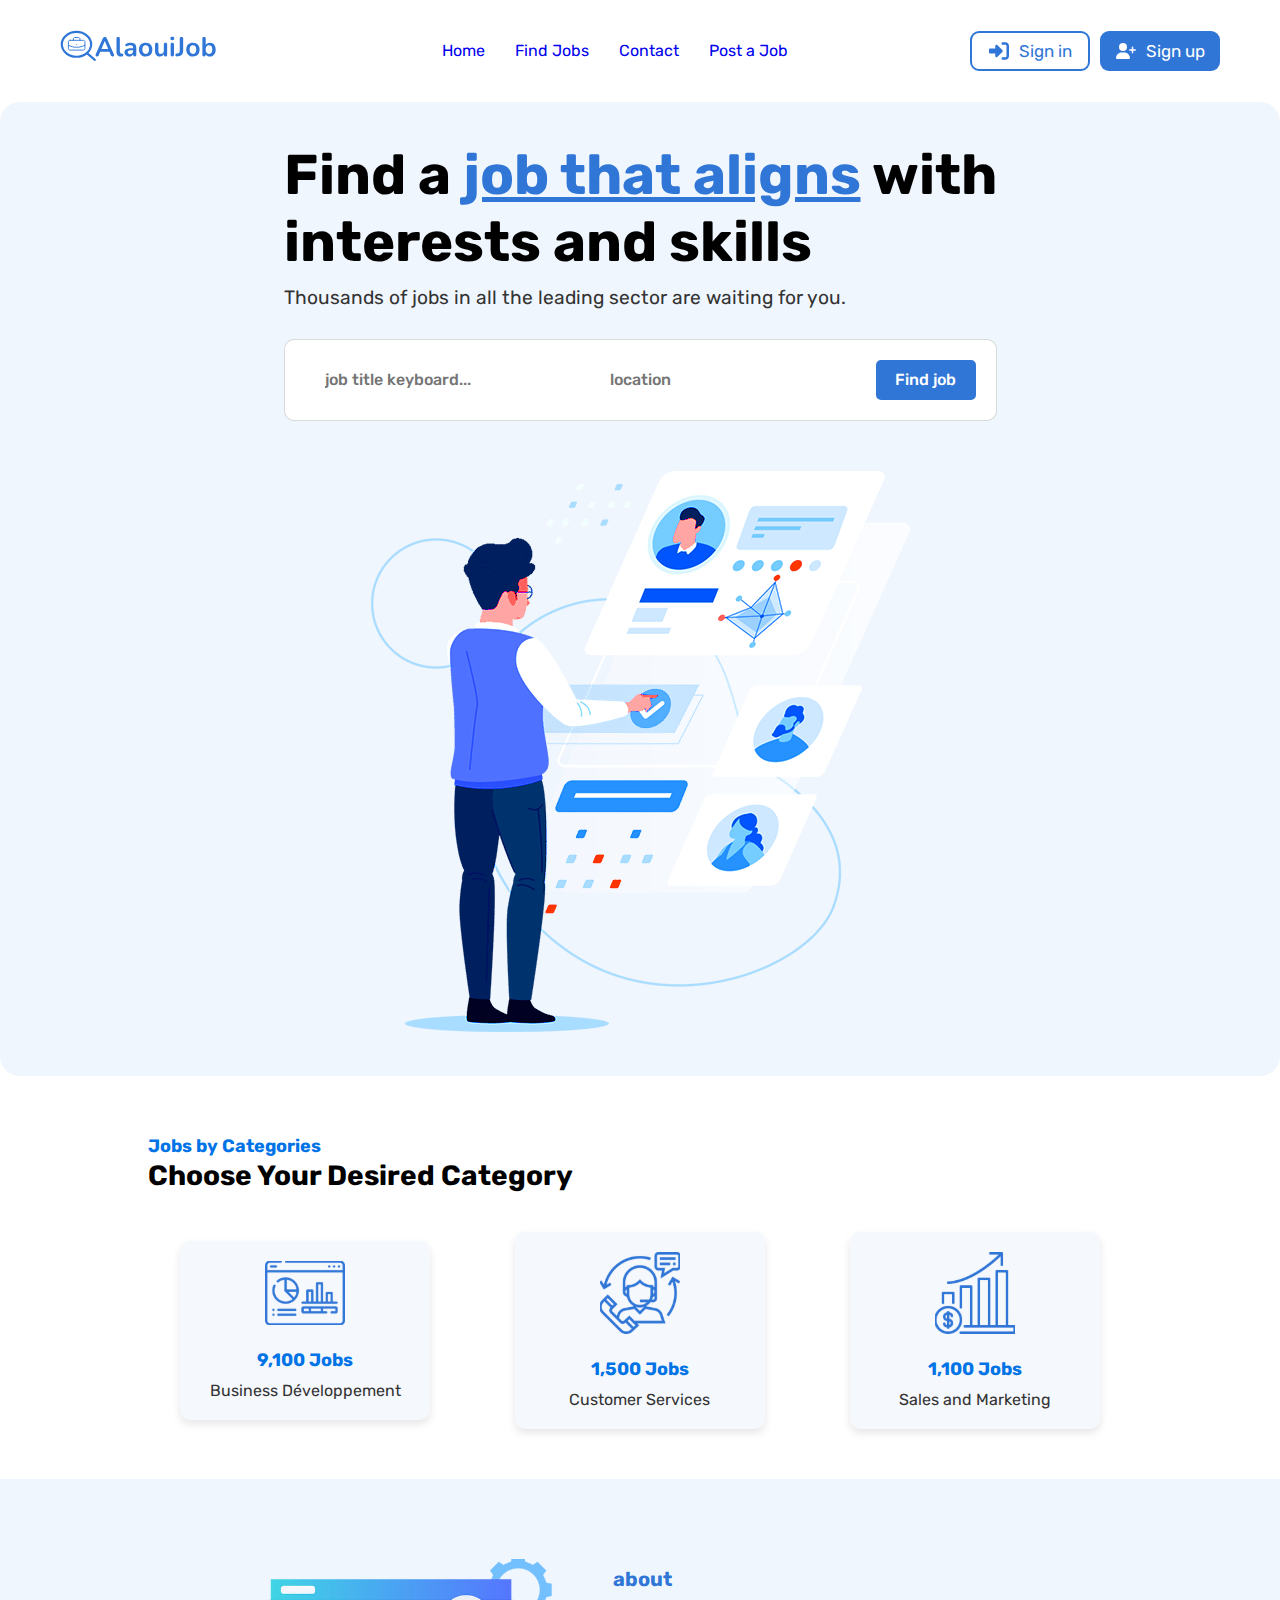
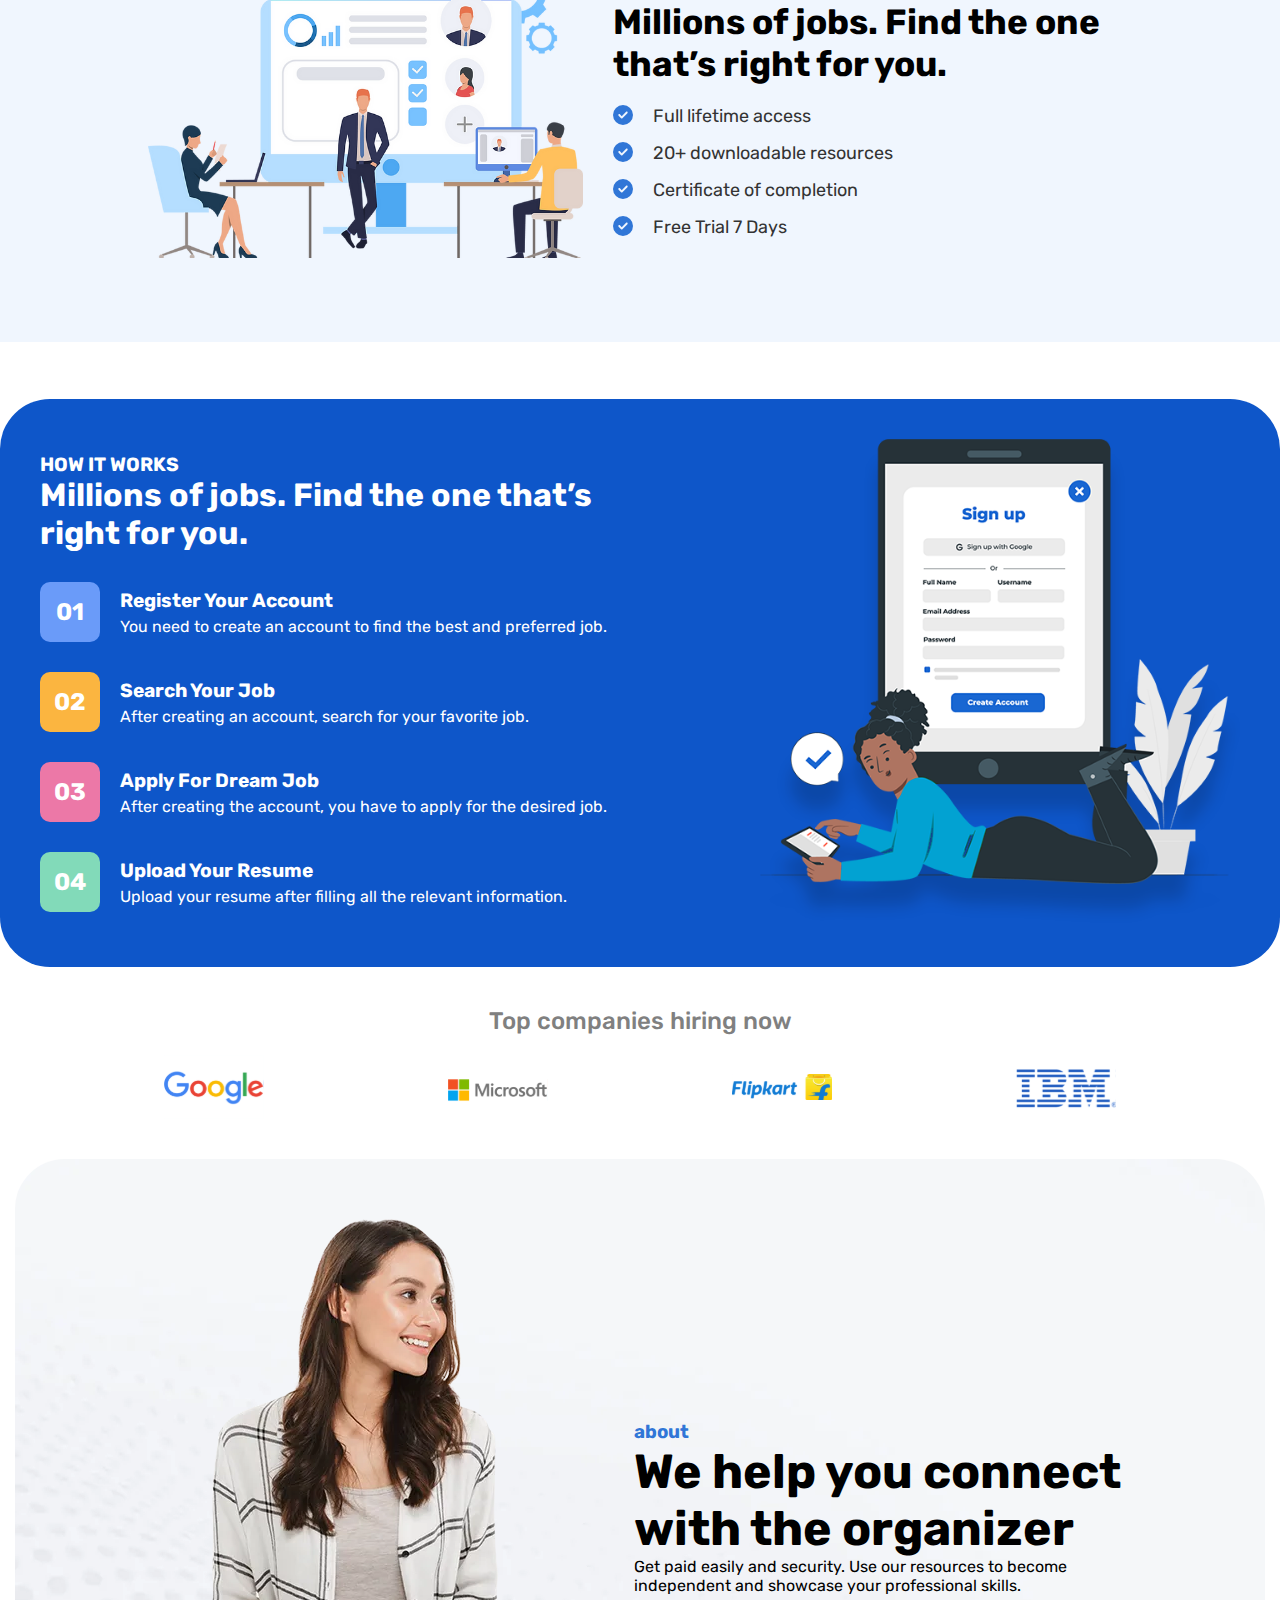
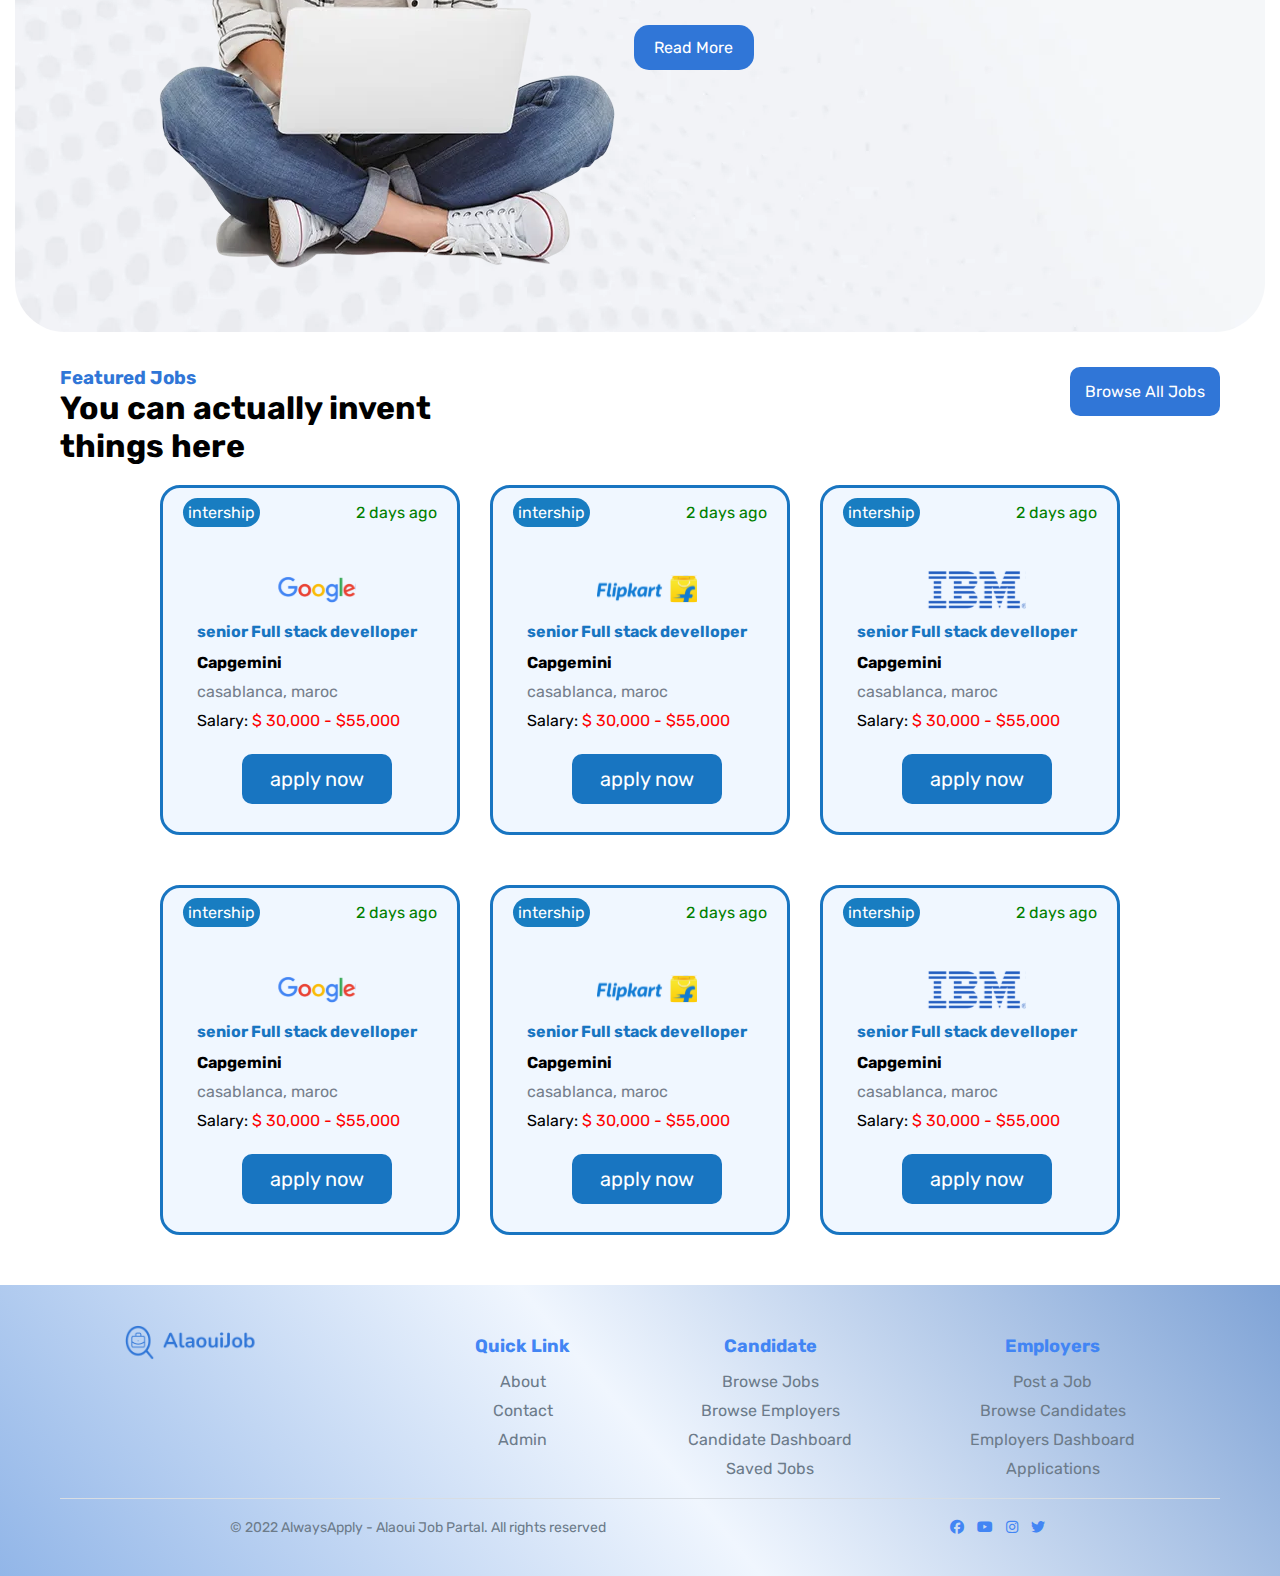
==== commit 6f1012f0: "Merge branch 'develop' of https://github.com/Zakariae-Elmoufid/jobin-tech-project into ayoub" ====
--- a/index.html
+++ b/index.html
@@ -18,20 +18,20 @@
         </div>
         <nav>
             <ul>
-                <li><a href="index.html">Home</a></li>
-                <li><a href="pages/find-job.html">Find Jobs</a></li>
-                <li><a href="pages/contact.html">Contact</a></li>
-                <li><a href="pages/post-job.html">Post a Job</a></li>
+                <li><a href="/index.html">Home</a></li>
+                <li><a href="/pages/find-job.html">Find Jobs</a></li>
+                <li><a href="/pages/contact.html">Contact</a></li>
+                <li><a href="/pages/post-job.html">Post a Job</a></li>
             </ul>
         </nav>
         <div class="right-buttons">
-            <button class="signinbtn">
+             <button class="signinbtn" >
                 <img src="assets/images/sign-in-icon-button.svg" alt="">
-                <a href="pages/login.html">Sing In</a>
+                <a href="/pages/login.html">Sign in</a>
             </button>
             <button class="signupbtn">
                 <img src="assets/images/sign-up-icon-button.svg" alt="">
-                <a href="pages/signup.html">Sign Up</a>
+                <a href="/pages/signup.html">Sign up</a>
             </button>
             
         </div>
@@ -40,7 +40,7 @@
 
     <section class="hero">
         <div>
-            <h1>Find a job that aligns with <br /> interests and skills</h1>
+            <h1>Find a <span style="color: #3076D7; text-decoration: underline;">job that aligns</span> with <br /> interests and skills</h1>
             <p>Thousands of jobs in all the leading sector are waiting for you.</p>
             <form>
                 <input class="inp-1" type="text" placeholder="job title keyboard...">
@@ -70,7 +70,7 @@
                 </div>
                 <div class="category-card">
                     <img src="assets/images/salesNDmarketing.svg" alt="Sales and Marketing Icon">
-                    <h3>9,100 Jobs</h3>
+                    <h3>1,100 Jobs</h3>
                     <p>Sales and Marketing</p>
                 </div>
             </div>
@@ -148,6 +148,9 @@
         </div>
     </section>
     <section class="about-2">
+        <div class="image-about-2">
+            <img src="assets/images/About-2.webp" alt="">
+        </div>
         <div class="about-text-2">
             <h3> about</h3>
             <h1>We help you connect <br>with the organizer</h1>
@@ -155,12 +158,24 @@
                 skills.</p>
             <button>Read More</button>
         </div>
-        <div class="image-about-2">
-            <img src="assets/images/about-image-2.PNG" alt="">
-        </div>
-    </section>
-
-    <section class="jobs">
+       
+    </section>
+
+
+
+    <section>
+    <div class="section-jobs-head">
+        <div>
+            <h3>Featured Jobs</h3>
+            <h1>You can actually invent <br> things here</h1>
+        </div>
+        <div>
+            <p>Browse All Jobs</p>
+        </div>
+
+    </div>
+    
+    <div class="jobs">
         <div class="parent">
             <div class="intirship">
                 <label for="intership">intership</label>
@@ -242,7 +257,93 @@
 
 
 
-    </section>
+    </div>
+    <div class="jobs">
+        <div class="parent">
+            <div class="intirship">
+                <label for="intership">intership</label>
+            </div>
+            <div class="two-days">
+                <label for="two-days">2 days ago</label>
+            </div>
+            <div class="grid-picture">
+                <img src="assets/images/google.svg" alt="">
+            </div>
+            <div class="grid-title">
+                <h1>senior Full stack develloper</h1>
+            </div>
+            <div  class="under-title-grid">
+                <h3>Capgemini</h3>
+            </div>
+            <div class="grid-location">
+            <p>casablanca, maroc</p>
+            </div>
+            <div class="salary">
+                <p>Salary: <span style="color: red;">$ 30,000 - $55,000</span></p>
+            </div>
+            <div class="grid-button">
+                <button>apply now</button>
+            </div>
+        </div>
+        <div class="parent">
+            <div class="intirship">
+                <label for="intership">intership</label>
+            </div>
+            <div class="two-days">
+                <label for="two-days">2 days ago</label>
+            </div>
+            <div class="grid-picture">
+                <img src="assets/images/flipkart.svg" alt="">
+            </div>
+            <div class="grid-title">
+                <h1>senior Full stack develloper</h1>
+            </div>
+            <div  class="under-title-grid">
+                <h3>Capgemini</h3>
+            </div>
+            <div class="grid-location">
+            <p>casablanca, maroc</p>
+            </div>
+            <div class="salary">
+                <p>Salary: <span style="color: red;">$ 30,000 - $55,000</span></p>
+            </div>
+            <div class="grid-button">
+                <button>apply now</button>
+            </div>
+        </div>
+        <div class="parent">
+            <div class="intirship">
+                <label for="intership">intership</label>
+            </div>
+            <div class="two-days">
+                <label for="two-days">2 days ago</label>
+            </div>
+            <div class="grid-picture">
+                <img src="assets/images/ibm.svg" alt="">
+            </div>
+            <div class="grid-title">
+                <h1>senior Full stack develloper</h1>
+            </div>
+            <div  class="under-title-grid">
+                <h3>Capgemini</h3>
+            </div>
+            <div class="grid-location">
+            <p>casablanca, maroc</p>
+            </div>
+            <div class="salary">
+                <p>Salary: <span style="color: red;">$ 30,000 - $55,000</span></p>
+            </div>
+            <div class="grid-button">
+                <button>apply now</button>
+            </div>
+        </div>
+
+
+
+    </div>
+</section>
+
+
     <footer class="footer">
         <div class="footer-container">
           <div class="footer-logo">
@@ -280,7 +381,7 @@
           </div>
       
           <div class="footer-bottom">
-            <p>© 2022 AlwaysApply - Job Portal. All rights reserved</p>
+            <p>© 2022 AlwaysApply - Alaoui Job Partal. All rights reserved</p>
             <div class="social-icons">
               <a href="#"><i class="fab fa-facebook"></i></a>
               <a href="#"><i class="fab fa-youtube"></i></a>
--- a/assets/css/index.css
+++ b/assets/css/index.css
@@ -51,8 +51,9 @@
 }
 
 header .signinbtn {
-    background-color: white;
+    background-color: #F0F6FE;
     color: #3076D7;
+    border: none;
     border-radius: 9px;
     width: 120px;
     height: 40px;
@@ -61,7 +62,6 @@
     align-items: center;
     justify-content: center;
     gap: 10px;
-    border: 2px solid #3076D7;
 }
 
 header .signinbtn img {
@@ -71,29 +71,123 @@
 header .signupbtn img {
     width: 20px;
 }
-
+.right-buttons a{
+    text-decoration: none;
+    color: #3076D7;
+}
+.right-buttons .signupbtn a{
+    text-decoration: none;
+    color: white;
+}
+
+/*hero section */
 
 .hero {
     display: flex;
     flex-wrap: wrap;
+    gap: 30px;
     background-color: #F0F6FE;
-    border-radius: 50px;
-    height: 75vh;
+    border-radius: 20px;
+    padding: 40px;
     align-items: center;
     justify-content: center;
-    padding: 20px; 
+    text-align: left;
+}
+
+.hero h1 {
+    font-size: 3.5rem;
+    font-family: "Rubik", sans-serif;
+    font-weight: 700;
+    line-height: 1.2;
+}
+
+.hero h1 span {
+    color: #3076D7;
+    text-decoration: underline;
+}
+
+.hero p {
+    font-size: 1.2rem;
+    color: #333;
+    margin-top: 10px;
+}
+
+form {
+    border: solid 1px rgba(37, 36, 36, 0.171);
+    border-radius: 10px;
+    padding: 20px;
+    background-color: white;
+    margin-top: 30px;
+    display: flex;
+    gap: 10px;
+    flex-wrap: wrap;
+    justify-content: space-between;
+}
+
+form input {
+    width: 100%;
+    max-width: 200px;
+    height: 40px;
+    border: none;
+    background-color: white;
+    font-weight: 500;
+    font-size: 16px;
+    padding-left: 20px;
+}
+
+form input:last-child {
+    border-right: none;
+}
+
+form button {
+    width: 100px;
+    height: 40px;
+    color: white;
+    background-color: #3076D7;
+    border: none;
+    border-radius: 5px;
+    font-size: 16px;
+    font-weight: 500;
 }
 
 .hero img {
-    width: 90%; 
-    max-width: 450px; 
-}
-
-.hero h1 {
-    font-size: 2.5rem;
-    font-family: "Rubik", medium;
-    text-align: center; 
-}
+    max-width: 100%;
+    height: auto;
+    object-fit: contain;
+    margin-top: 20px;
+}
+
+@media (max-width: 768px) {
+    .hero {
+        flex-direction: column;
+        text-align: center;
+    }
+    .hero p {
+        flex-direction: column;
+        font-size: 16px;
+        text-align: center;
+    }
+
+    .hero h1 {
+        font-size: 2rem;
+    }
+
+    form {
+        flex-direction: column;
+        width: 100%;
+        align-content: center;
+    }
+
+    form input, form button {
+        width: 100%;
+    }
+
+    .hero img {
+        max-width: 300px;
+        margin-top: 20px;
+    }
+}   
+/*categories section*/
 .categories {
     padding: 30px 0;
     background-color: #fff;
@@ -161,37 +255,6 @@
 }
 
 
-form {
-    border: solid 1px rgba(37, 36, 36, 0.171);
-    border-radius: 10px;
-    padding: 10px;
-    background-color: white;
-    margin-top: 30px;
-}
-
-form input {
-    width: 100%; 
-    max-width: 200px; 
-    height: 40px;
-    border: none;
-    background-color: white;
-    font-weight: 500;
-    font-size: 16px;
-    padding-left: 20px;
-}
-
-form button {
-    width: 100px;
-    height: 40px;
-    color: white;
-    background-color: rgba(48, 48, 245, 0.76);
-    border: none;
-    border-radius: 5px;
-}
-
-.inp-1 {
-    border-right: solid 2px rgba(54, 52, 52, 0.568);
-}
 
 /* About section styles */
 .about {
@@ -208,13 +271,18 @@
 
 .about-image img {
     width: 100%;
-    max-width: 500px;
+    max-width: 900px;
 }
 
 .about-text h2 {
-    font-size: 28px;
+    font-size: 35px;
     color: #000;
     margin-bottom: 20px;
+}
+.about-text h3 {
+    font-size: 20px;
+    color: #3076D7;
+    margin-bottom: 10px;
 }
 
 .about-text ul {
@@ -385,6 +453,7 @@
     gap: 30px;
     border-radius: 50px;
     margin: 15px;
+    background-image: url("/assets/images/backgroud-about-2.webp");
 
 }
 
@@ -405,9 +474,39 @@
     width: 120px;
     height: 45px;
 }
+.image-about-2{
+    width: 300px;
+}
 
 
 /*jobs section*/
+
+.section-jobs-head{
+    display: flex;
+    justify-content: space-between;
+    margin-left: 50px;
+    margin-right: 50px;
+    padding: 20px 10px;
+}
+.section-jobs-head h3{
+    display: flex;
+    justify-self: flex-start;
+    color: #3076D7;
+}
+.section-jobs-head h1{
+    display: flex;
+    justify-self: flex-start;
+    font-size: 2rem;    
+}
+.section-jobs-head p{
+    display: flex;
+    justify-self: flex-end;
+    text-decoration: none;
+    background-color: #3076D7;
+    color: white;
+    border-radius: 10px;
+    padding: 15px;
+}
 .jobs{
     display: flex;
     flex-wrap: wrap;
@@ -564,34 +663,35 @@
     justify-content: space-around;
     align-items: flex-start;
     flex-wrap: wrap;
+    max-width: 1200px;
+    padding: 20px;
   }
   
   .footer-logo {
     display: flex;
     flex-direction: column;
     align-items: center;
+    margin-bottom: 20px; 
   }
   
   .footer-logo img {
-    width: 250px;
+    width: 200px; 
     margin-bottom: 10px;
-  }
-  
-  .footer-logo p {
-    font-size: 24px;
-    color: #4285f4;
-    font-weight: bold;
-  }
+    
+  }
+  
+  
   
   .footer-links {
     display: flex;
     justify-content: space-between;
+    flex-wrap: wrap;
     width: 100%;
     max-width: 700px;
   }
   
   .footer-links div {
-    margin: 0 20px;
+    margin: 10px 20px;
   }
   
   .footer-links h3 {
@@ -633,4 +733,34 @@
   .social-icons a:hover {
     color: #357ae8;
   }
+  
+  /* Responsive pour les petits écrans */
+  @media (max-width: 768px) {
+    .footer-container {
+      flex-direction: column; 
+      text-align: center;
+    }
+  
+    .footer-links {
+      flex-direction: column;
+      align-items: center;
+      width: 100%;
+    }
+  
+    .footer-links div {
+      margin: 10px 0; 
+    }
+  
+    .footer-bottom {
+      flex-direction: column;
+      font-size: 12px; 
+      text-align: center;
+    }
+  
+    .footer-logo img {
+      width: 150px; 
+      align-items: center;
+      justify-content: center;
+    }
+  }
   --- a/assets/css/style.css
+++ b/assets/css/style.css
@@ -19,21 +19,21 @@
 
 
 .container {
-    width: 90%;
+    width: 80%;
     margin: 0 auto;
     padding: 20px;
 }
 
 @media screen and (min-width: 1600px) {
     .container {
-        width: 90%;
+        width: 75%;
     }
 
 }
 
 @media screen and (max-width: 1200px) {
     .container {
-        width: 90%;
+        width: 85%;
     }
 
 }
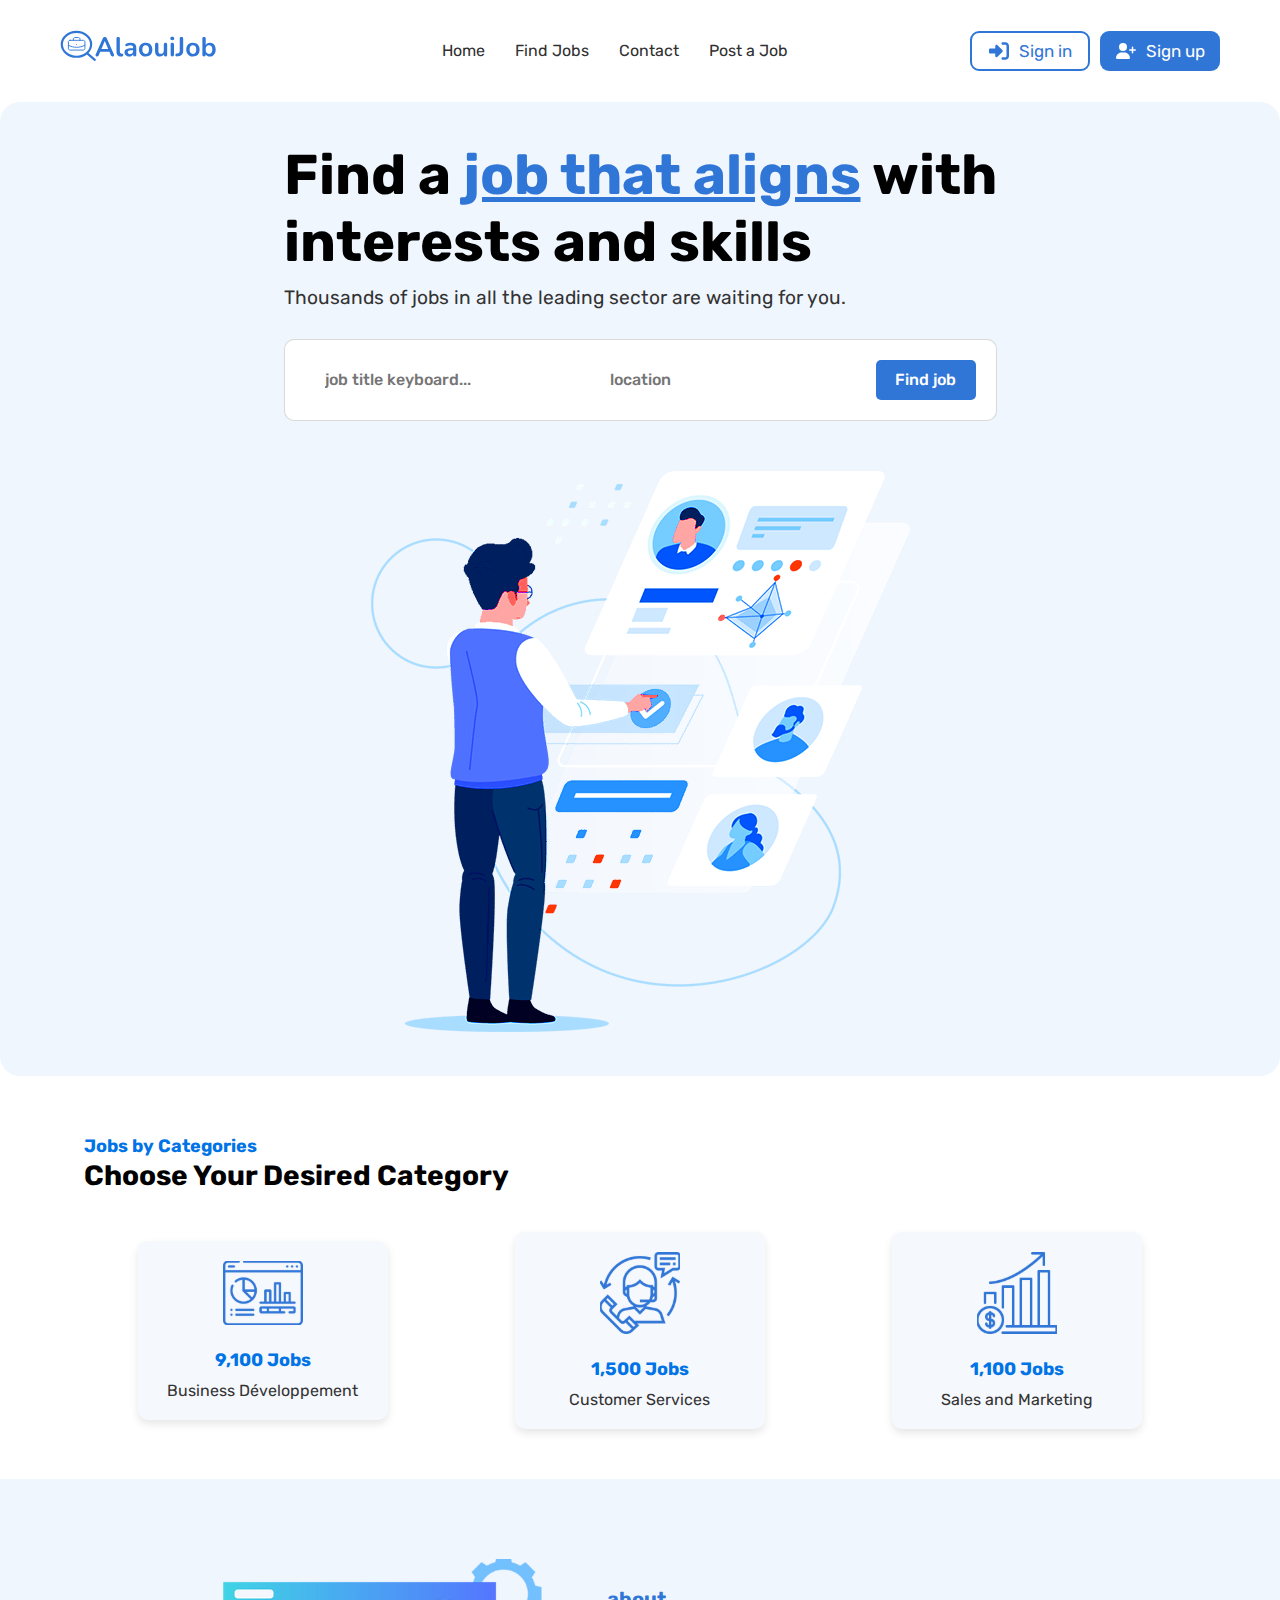
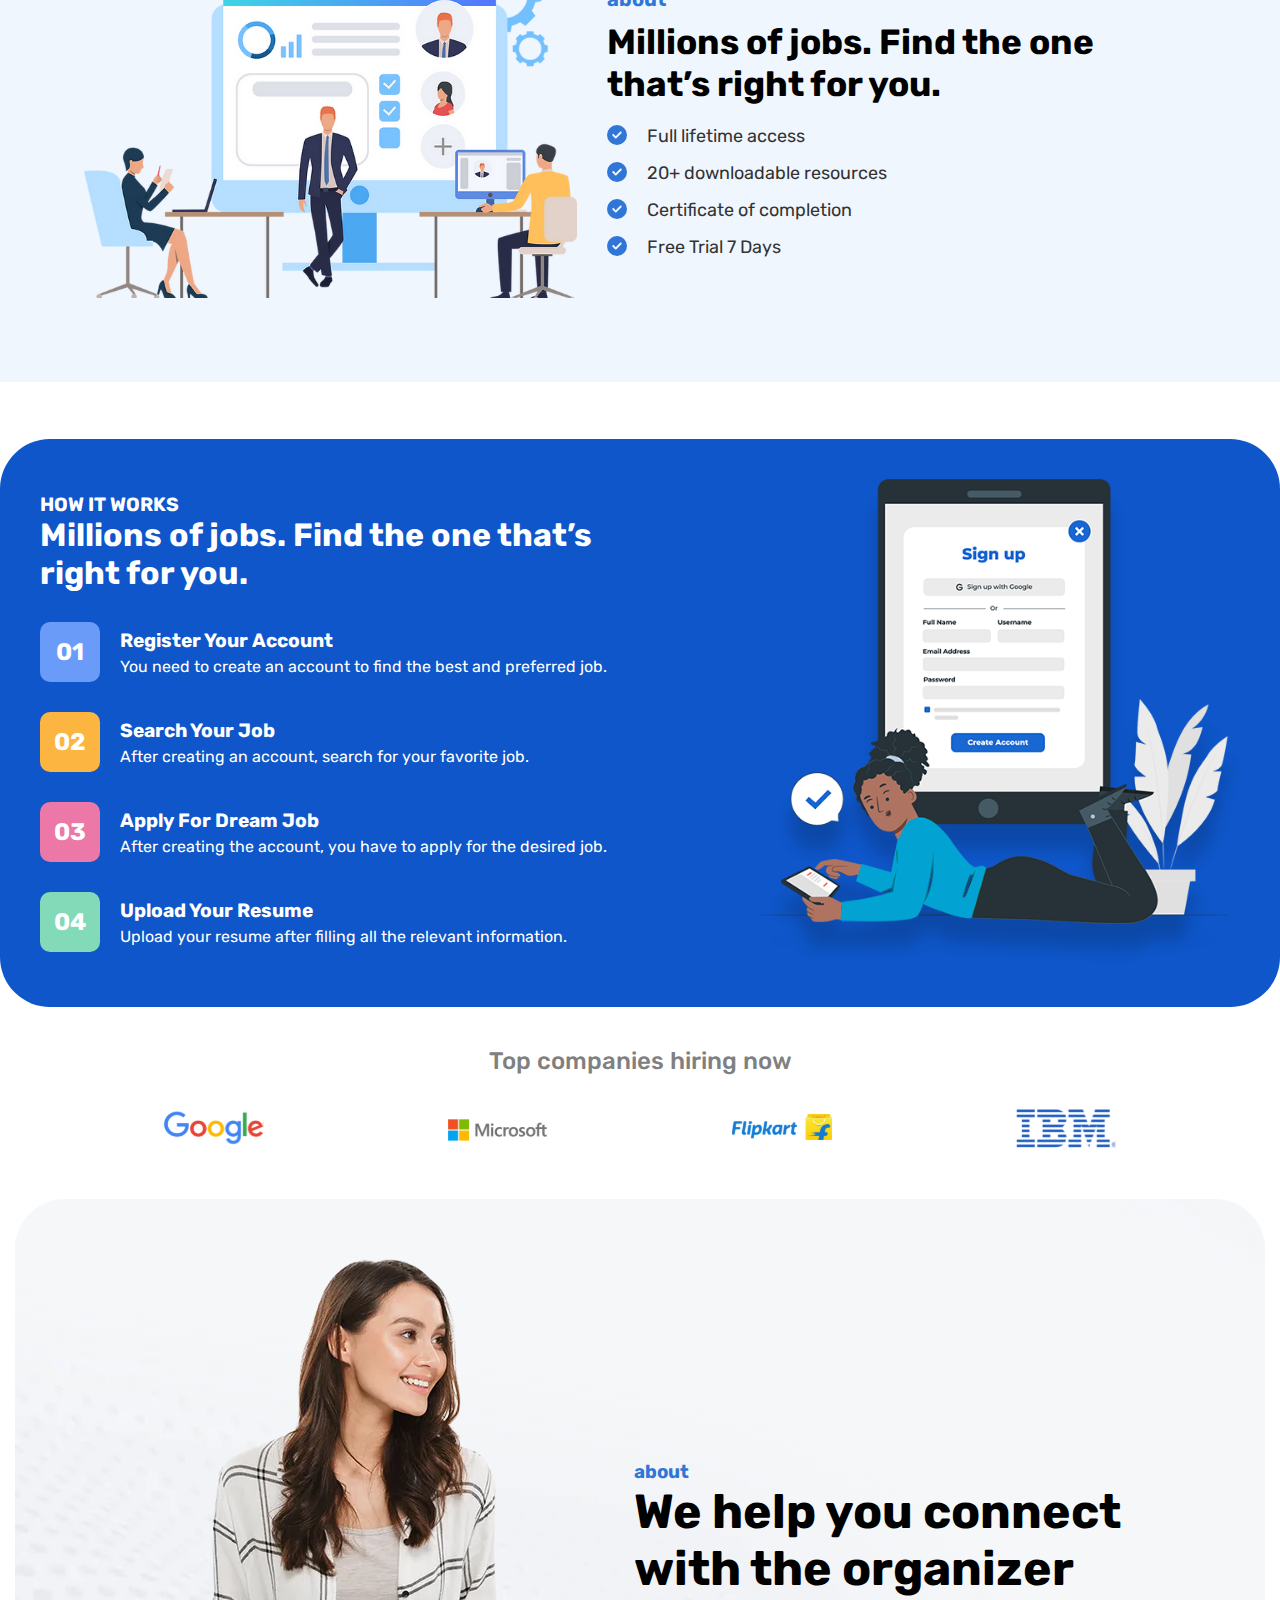
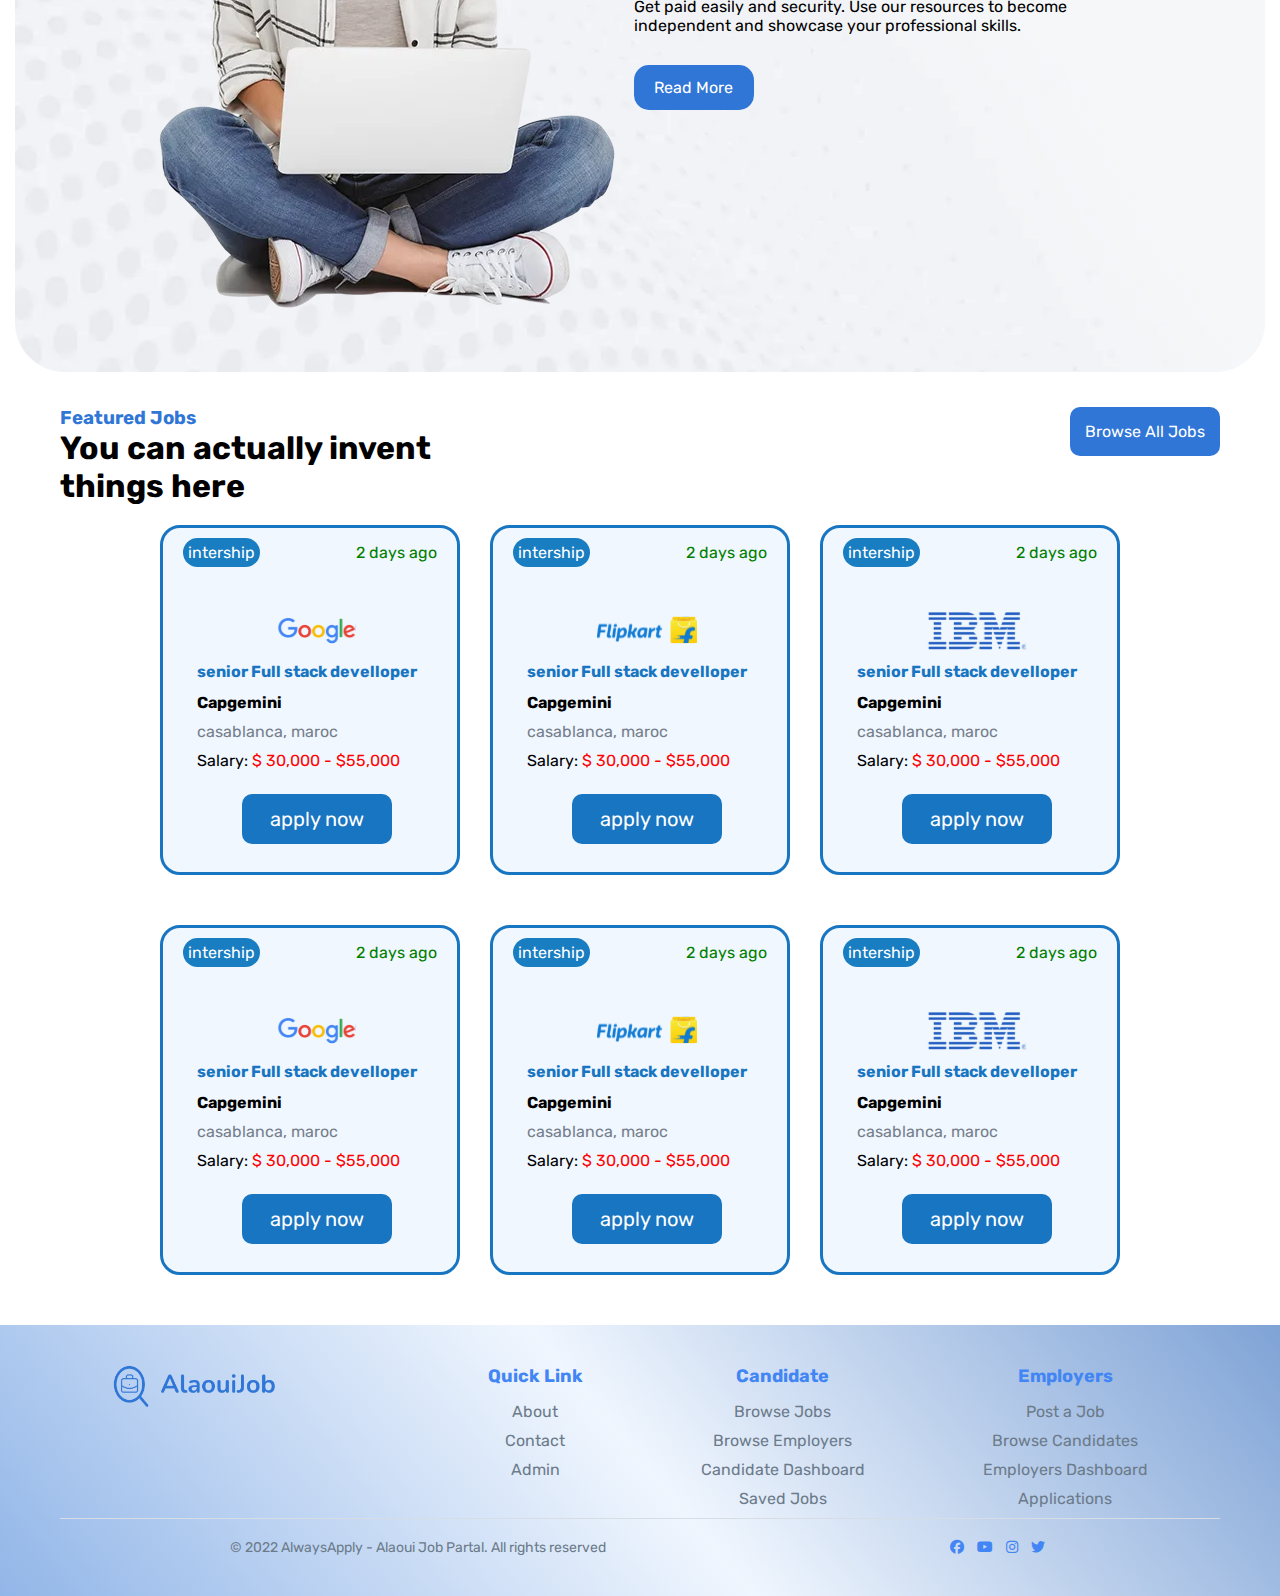
==== commit 300fbcec: "fourth commit yossef" ====
--- a/index.html
+++ b/index.html
@@ -13,10 +13,13 @@
 <body>
 
     <header>
+        
         <div class="logo">
             <img src="assets/images/mainLogo.svg" alt="AlaouiJob Logo">
         </div>
+        
         <nav>
+            
             <ul>
                 <li><a href="/index.html">Home</a></li>
                 <li><a href="/pages/find-job.html">Find Jobs</a></li>
--- a/assets/css/index.css
+++ b/assets/css/index.css
@@ -4,10 +4,10 @@
     display: flex;
     justify-content: space-between;
     align-items: center;
-    padding: 30px;
+    padding: 20px;
     background-color: white;
-    margin-left: 30px;
-    margin-right: 30px;
+    margin-left: 25px;
+    margin-right: 25px;
 }
 
 .logo img {
@@ -17,14 +17,14 @@
 nav ul {
     list-style: none;
     display: flex;
-    gap: 30px; 
+    gap: 20px; 
     margin: 0;
     padding: 0;
 }
 
 nav ul li a {
     text-decoration: none;
-    color: 303030;
+    color: #303030;
 }
 
 nav ul li a:hover {
@@ -40,9 +40,9 @@
     background-color: #3076D7;
     color: white;
     border-radius: 9px;
-    width: 120px;
-    height: 40px;
-    font-size: 17px;
+    width: 100px;
+    height: 30px;
+    font-size: 15px;
     display: flex;
     align-items: center;
     justify-content: center;
@@ -55,9 +55,9 @@
     color: #3076D7;
     border: none;
     border-radius: 9px;
-    width: 120px;
-    height: 40px;
-    font-size: 17px;
+    width: 100px;
+    height: 30px;
+    font-size: 15px;
     display: flex;
     align-items: center;
     justify-content: center;
@@ -65,11 +65,11 @@
 }
 
 header .signinbtn img {
-    width: 20px;
+    width: 15px;
 }
 
 header .signupbtn img {
-    width: 20px;
+    width: 15px;
 }
 .right-buttons a{
     text-decoration: none;
@@ -79,6 +79,7 @@
     text-decoration: none;
     color: white;
 }
+
 
 /*hero section */
 
--- a/assets/css/style.css
+++ b/assets/css/style.css
@@ -19,21 +19,21 @@
 
 
 .container {
-    width: 80%;
+    width: 90%;
     margin: 0 auto;
     padding: 20px;
 }
 
 @media screen and (min-width: 1600px) {
     .container {
-        width: 75%;
+        width: 90%;
     }
 
 }
 
 @media screen and (max-width: 1200px) {
     .container {
-        width: 85%;
+        width: 90%;
     }
 
 }
@@ -124,3 +124,89 @@
 header .signupbtn img {
     width: 20px;
 }
+
+.footer {
+    background: rgb(146,182,232);
+    background: linear-gradient(50deg, rgba(146,182,232,1) 0%, rgba(240,246,254,1) 50%, rgba(127,163,214,1) 100%);
+    text-align: center;
+    color: #6c7b8a;
+    padding-top: 20px;
+    padding-bottom: 20px;
+  }
+  
+  .footer-container {
+    margin: 0 auto;
+    display: flex;
+    justify-content: space-around;
+    align-items: flex-start;
+    flex-wrap: wrap;
+  }
+  
+  .footer-logo {
+    display: flex;
+    flex-direction: column;
+    align-items: center;
+  }
+  
+  .footer-logo img {
+    width: 250px;
+    margin-bottom: 10px;
+  }
+  
+  .footer-logo p {
+    font-size: 24px;
+    color: #4285f4;
+    font-weight: bold;
+  }
+  
+  .footer-links {
+    display: flex;
+    justify-content: space-between;
+    width: 100%;
+    max-width: 700px;
+  }
+  
+  .footer-links div {
+    margin: 0 20px;
+  }
+  
+  .footer-links h3 {
+    color: #4285f4;
+    margin-bottom: 15px;
+    font-size: 18px;
+  }
+  
+  .footer-links ul {
+    list-style: none;
+    padding: 0;
+  }
+  
+  .footer-links ul li {
+    margin-bottom: 10px;
+  }
+  
+  .footer-links ul li a {
+    text-decoration: none;
+    color: #6c7b8a;
+  }
+  
+  .footer-bottom {
+    width: 100%;
+    padding-top: 20px;
+    border-top: 1px solid #d8dde3;
+    display: flex;
+    justify-content: space-around;
+    align-items: center;
+    flex-wrap: wrap;
+    font-size: 14px;
+  }
+  
+  .social-icons a {
+    margin: 0 5px;
+    color: #4285f4;
+  }
+  
+  .social-icons a:hover {
+    color: #357ae8;
+  }
+  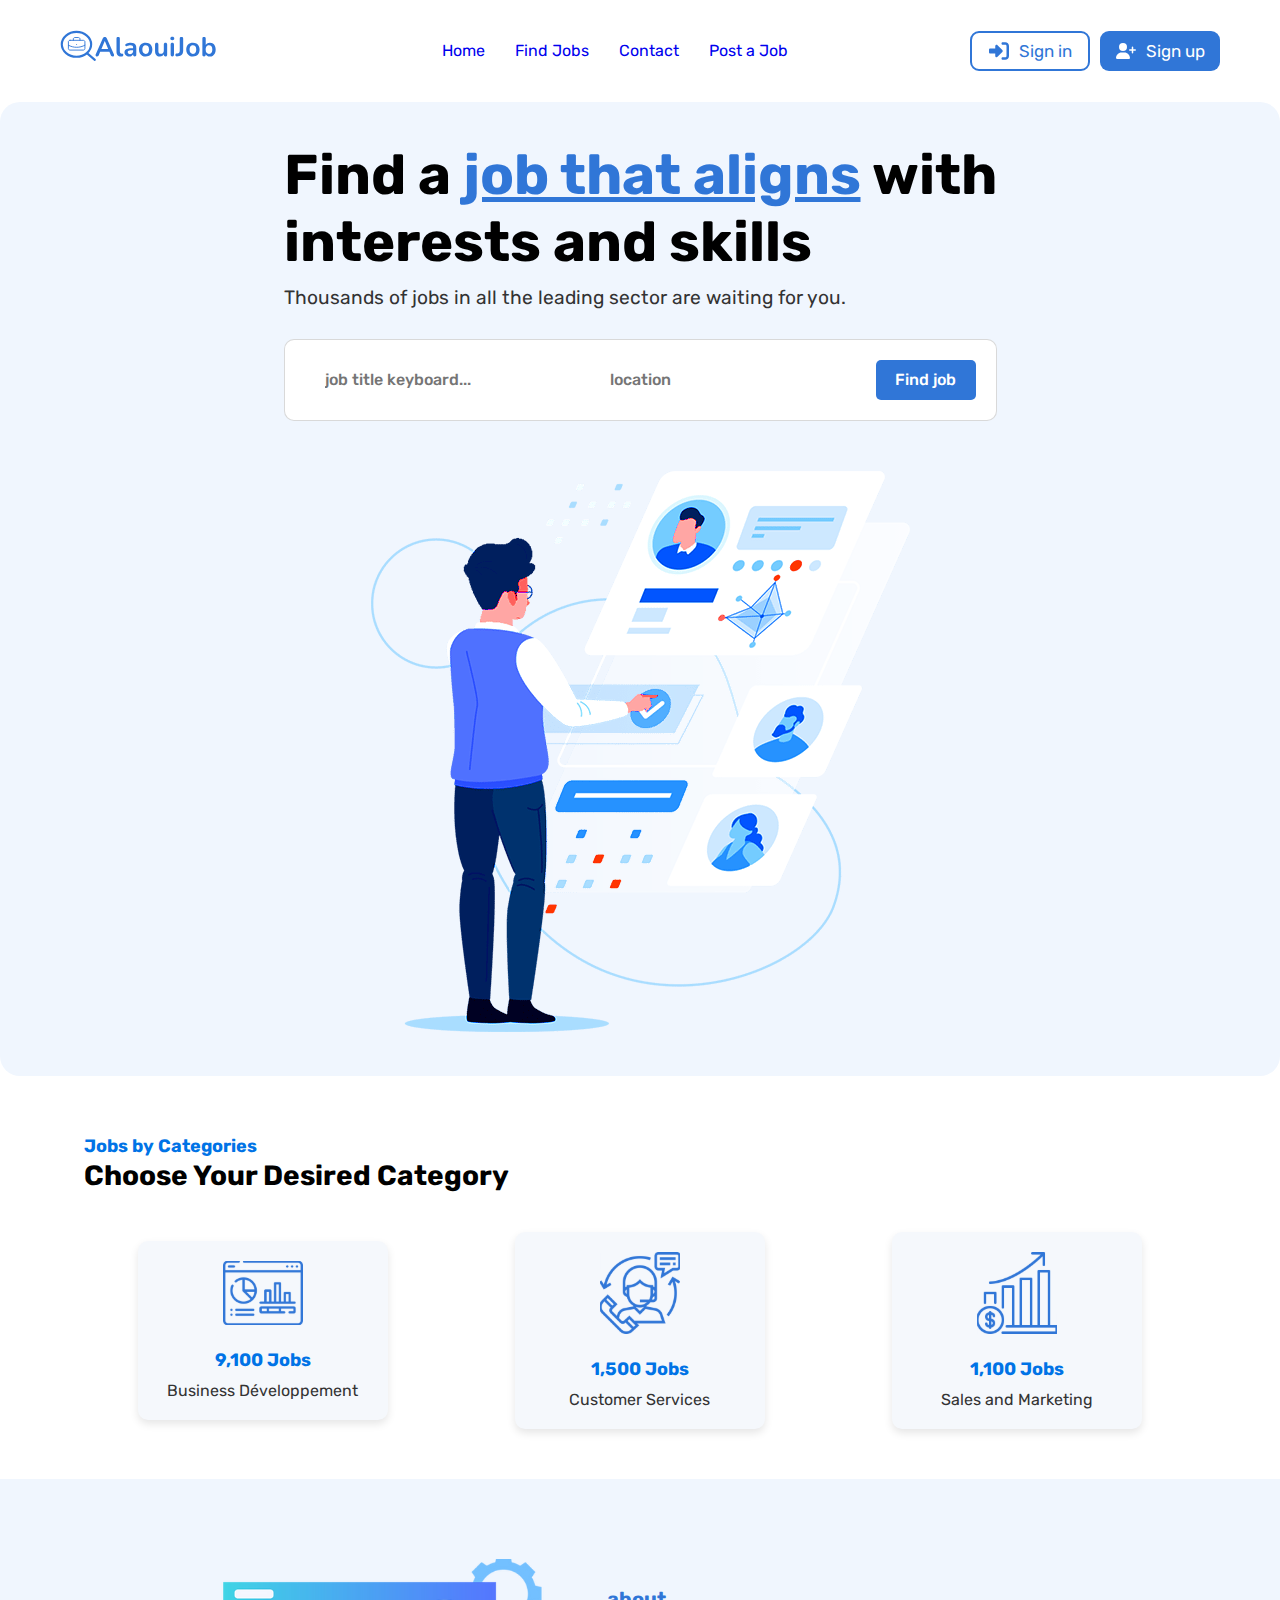
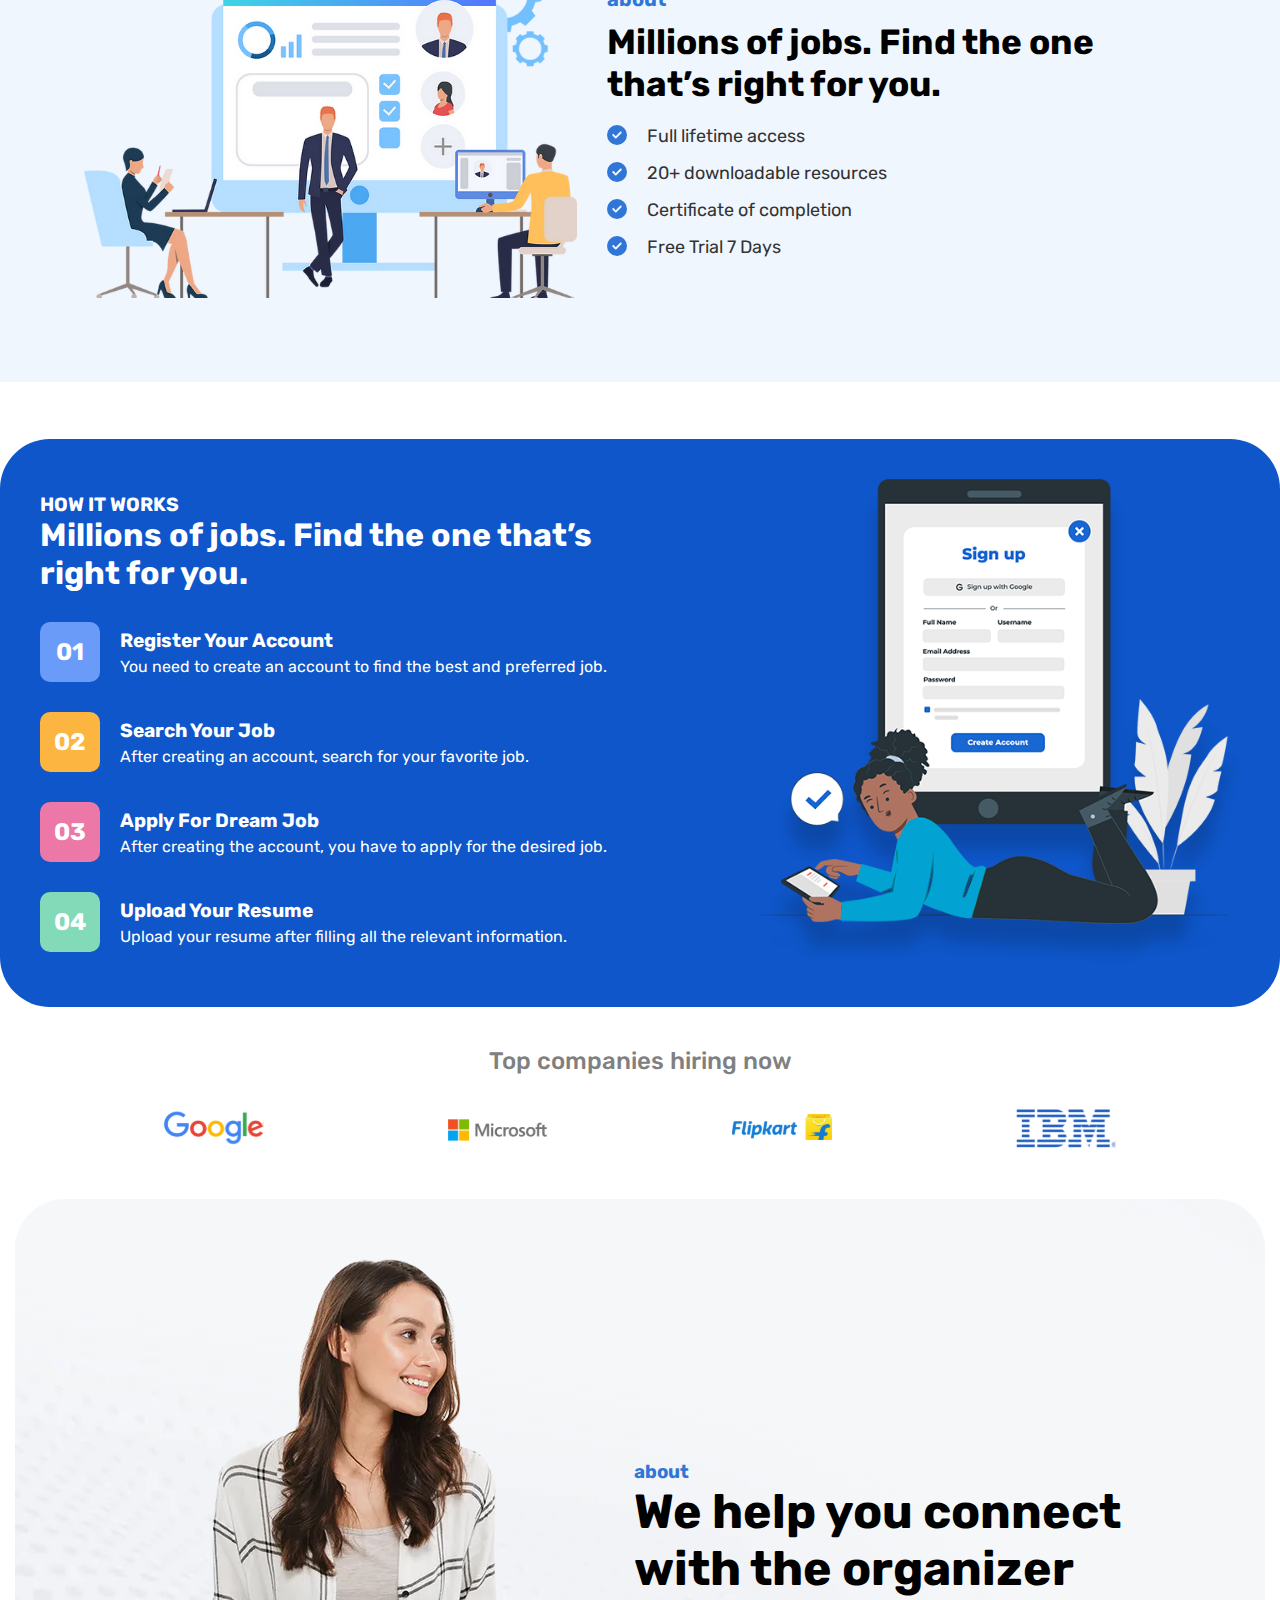
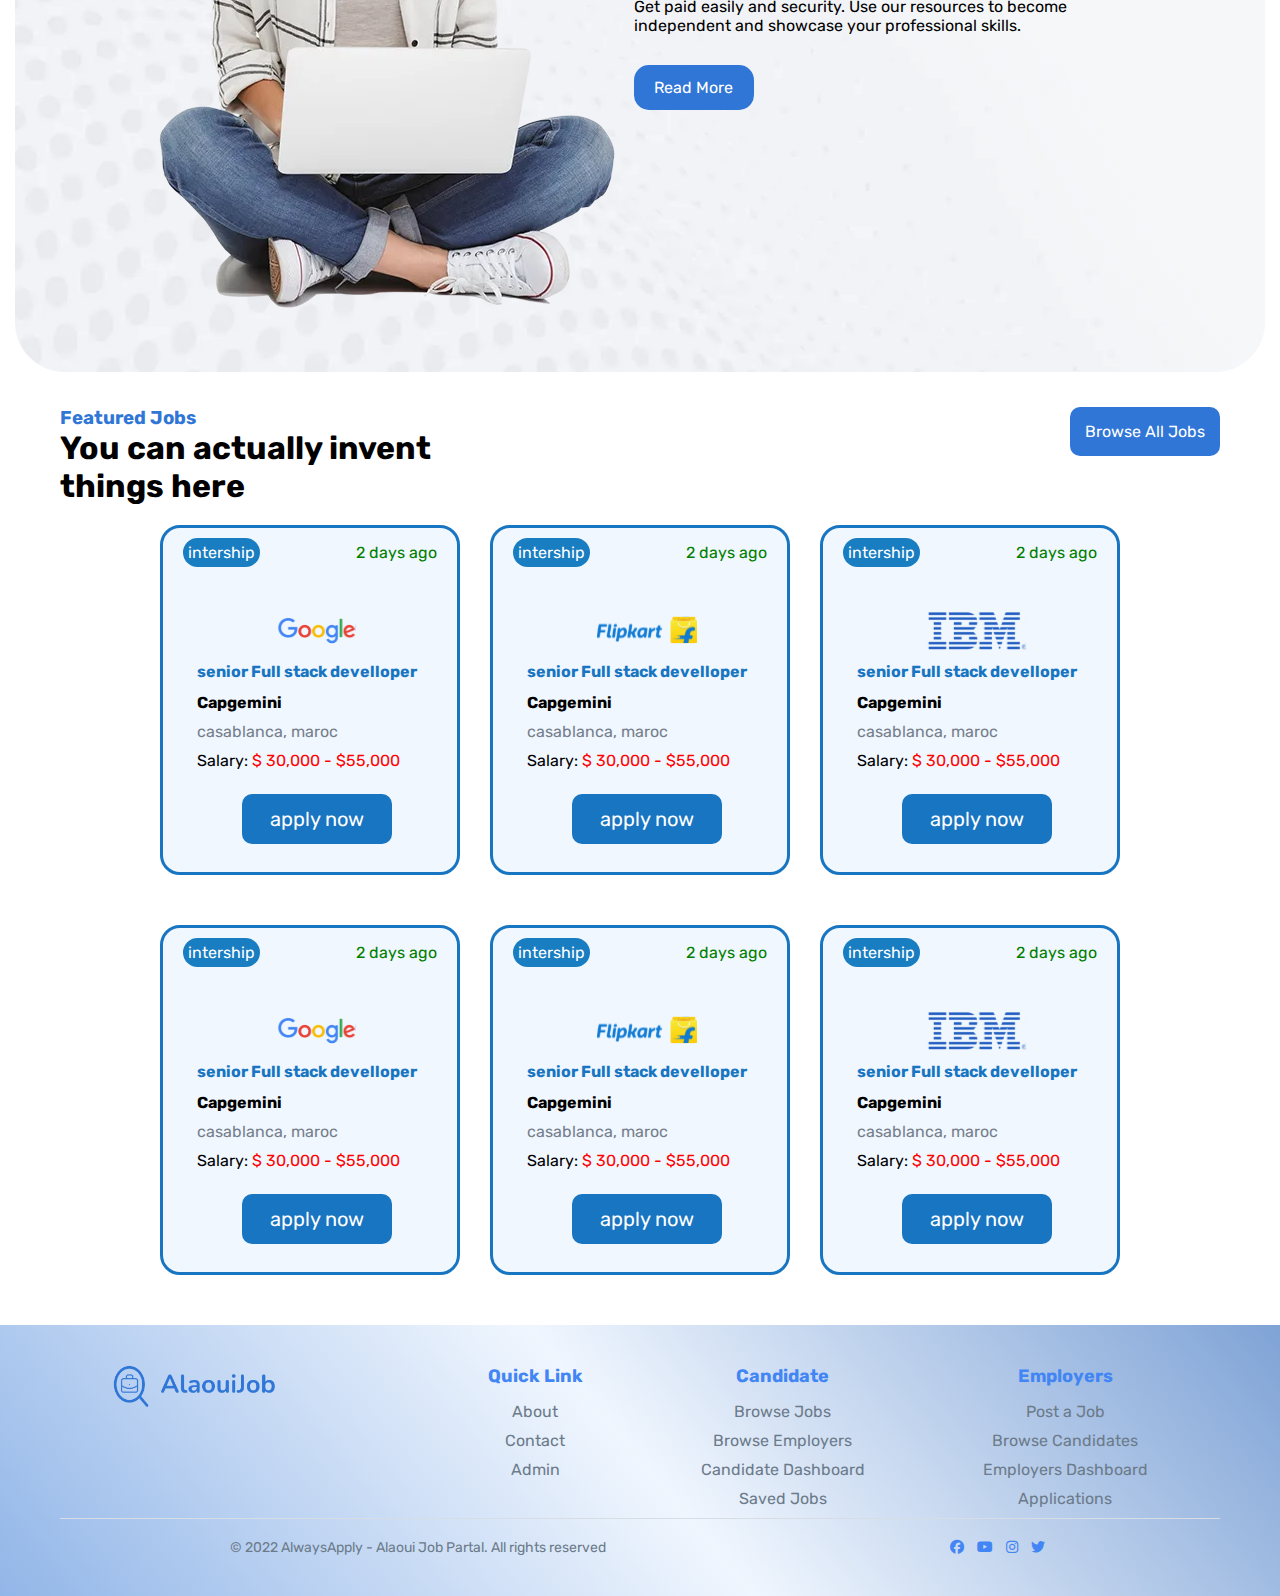
==== commit 373e7691: "merging" ====
--- a/index.html
+++ b/index.html
@@ -13,13 +13,10 @@
 <body>
 
     <header>
-        
         <div class="logo">
             <img src="assets/images/mainLogo.svg" alt="AlaouiJob Logo">
         </div>
-        
         <nav>
-            
             <ul>
                 <li><a href="/index.html">Home</a></li>
                 <li><a href="/pages/find-job.html">Find Jobs</a></li>
--- a/assets/css/index.css
+++ b/assets/css/index.css
@@ -4,10 +4,10 @@
     display: flex;
     justify-content: space-between;
     align-items: center;
-    padding: 20px;
+    padding: 30px;
     background-color: white;
-    margin-left: 25px;
-    margin-right: 25px;
+    margin-left: 30px;
+    margin-right: 30px;
 }
 
 .logo img {
@@ -17,14 +17,14 @@
 nav ul {
     list-style: none;
     display: flex;
-    gap: 20px; 
+    gap: 30px; 
     margin: 0;
     padding: 0;
 }
 
 nav ul li a {
     text-decoration: none;
-    color: #303030;
+    color: 303030;
 }
 
 nav ul li a:hover {
@@ -40,9 +40,9 @@
     background-color: #3076D7;
     color: white;
     border-radius: 9px;
-    width: 100px;
-    height: 30px;
-    font-size: 15px;
+    width: 120px;
+    height: 40px;
+    font-size: 17px;
     display: flex;
     align-items: center;
     justify-content: center;
@@ -55,9 +55,9 @@
     color: #3076D7;
     border: none;
     border-radius: 9px;
-    width: 100px;
-    height: 30px;
-    font-size: 15px;
+    width: 120px;
+    height: 40px;
+    font-size: 17px;
     display: flex;
     align-items: center;
     justify-content: center;
@@ -65,11 +65,11 @@
 }
 
 header .signinbtn img {
-    width: 15px;
+    width: 20px;
 }
 
 header .signupbtn img {
-    width: 15px;
+    width: 20px;
 }
 .right-buttons a{
     text-decoration: none;
@@ -79,7 +79,6 @@
     text-decoration: none;
     color: white;
 }
-
 
 /*hero section */
 
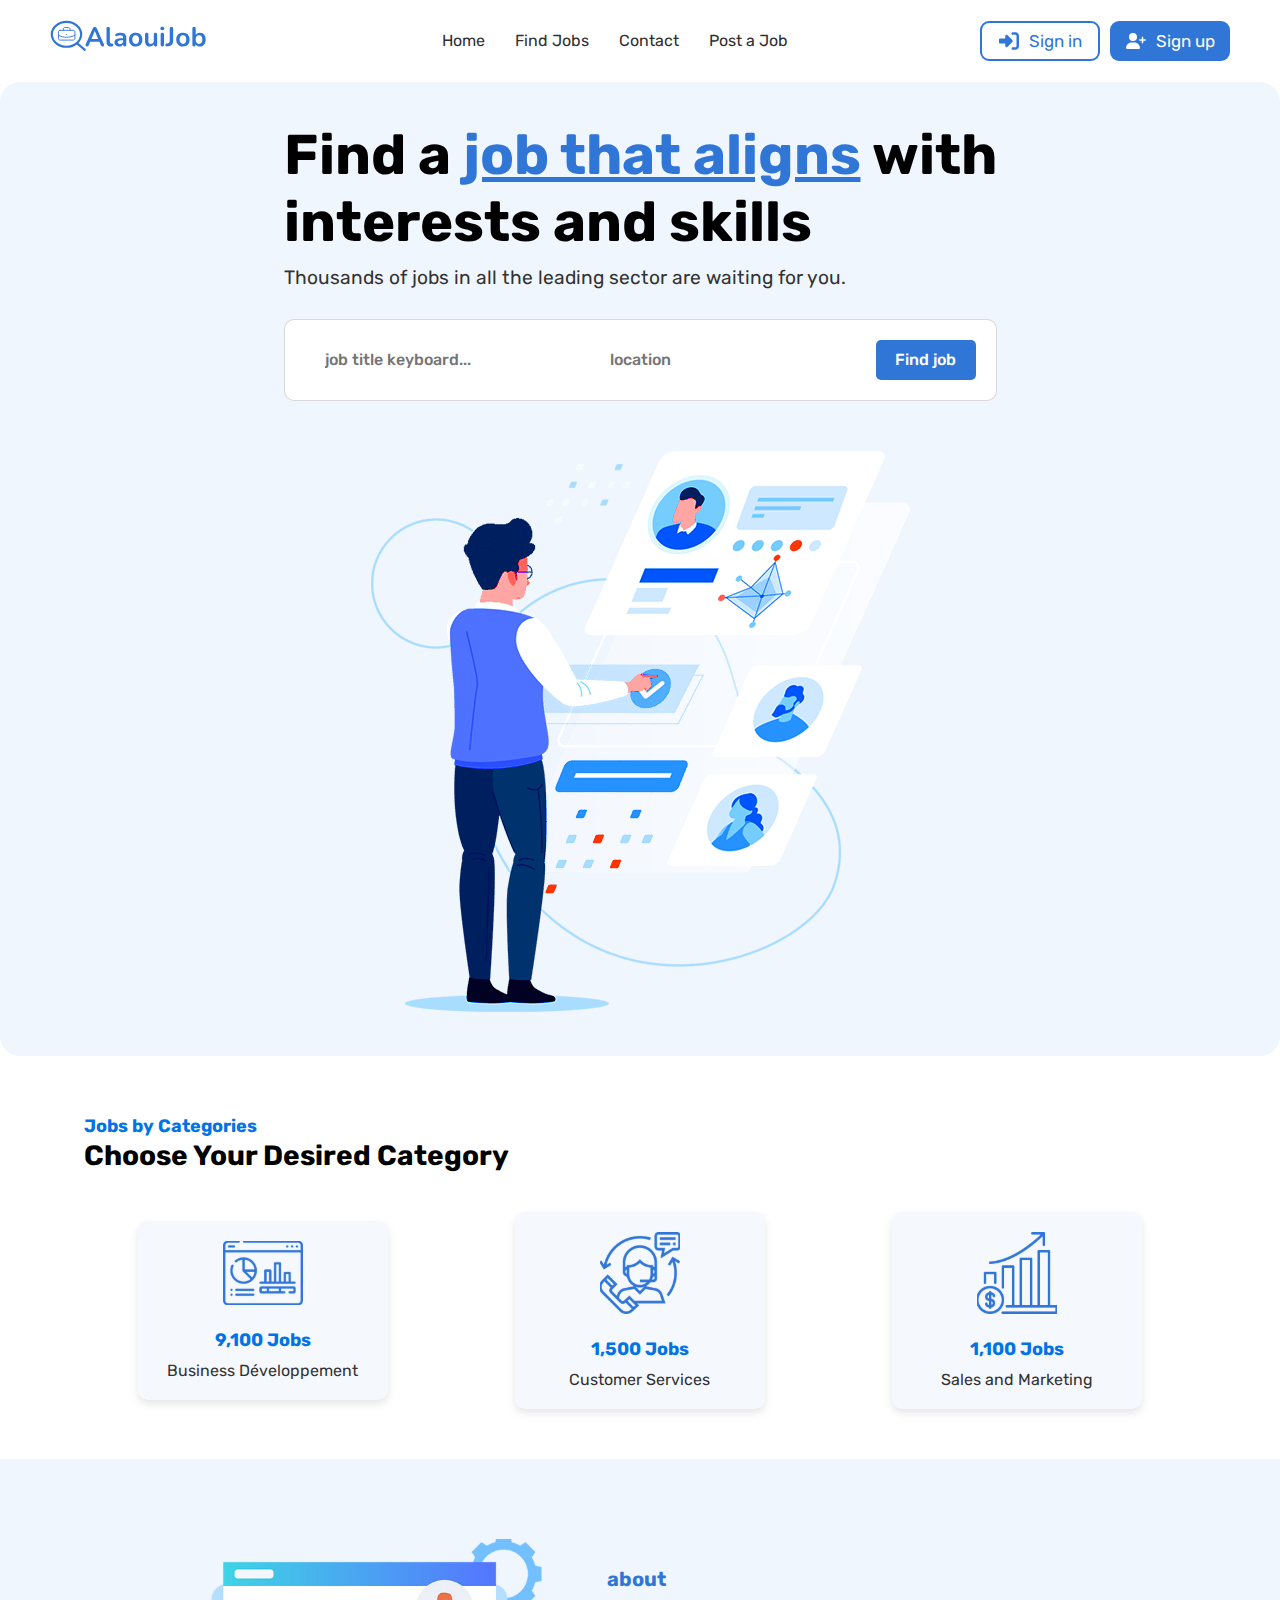
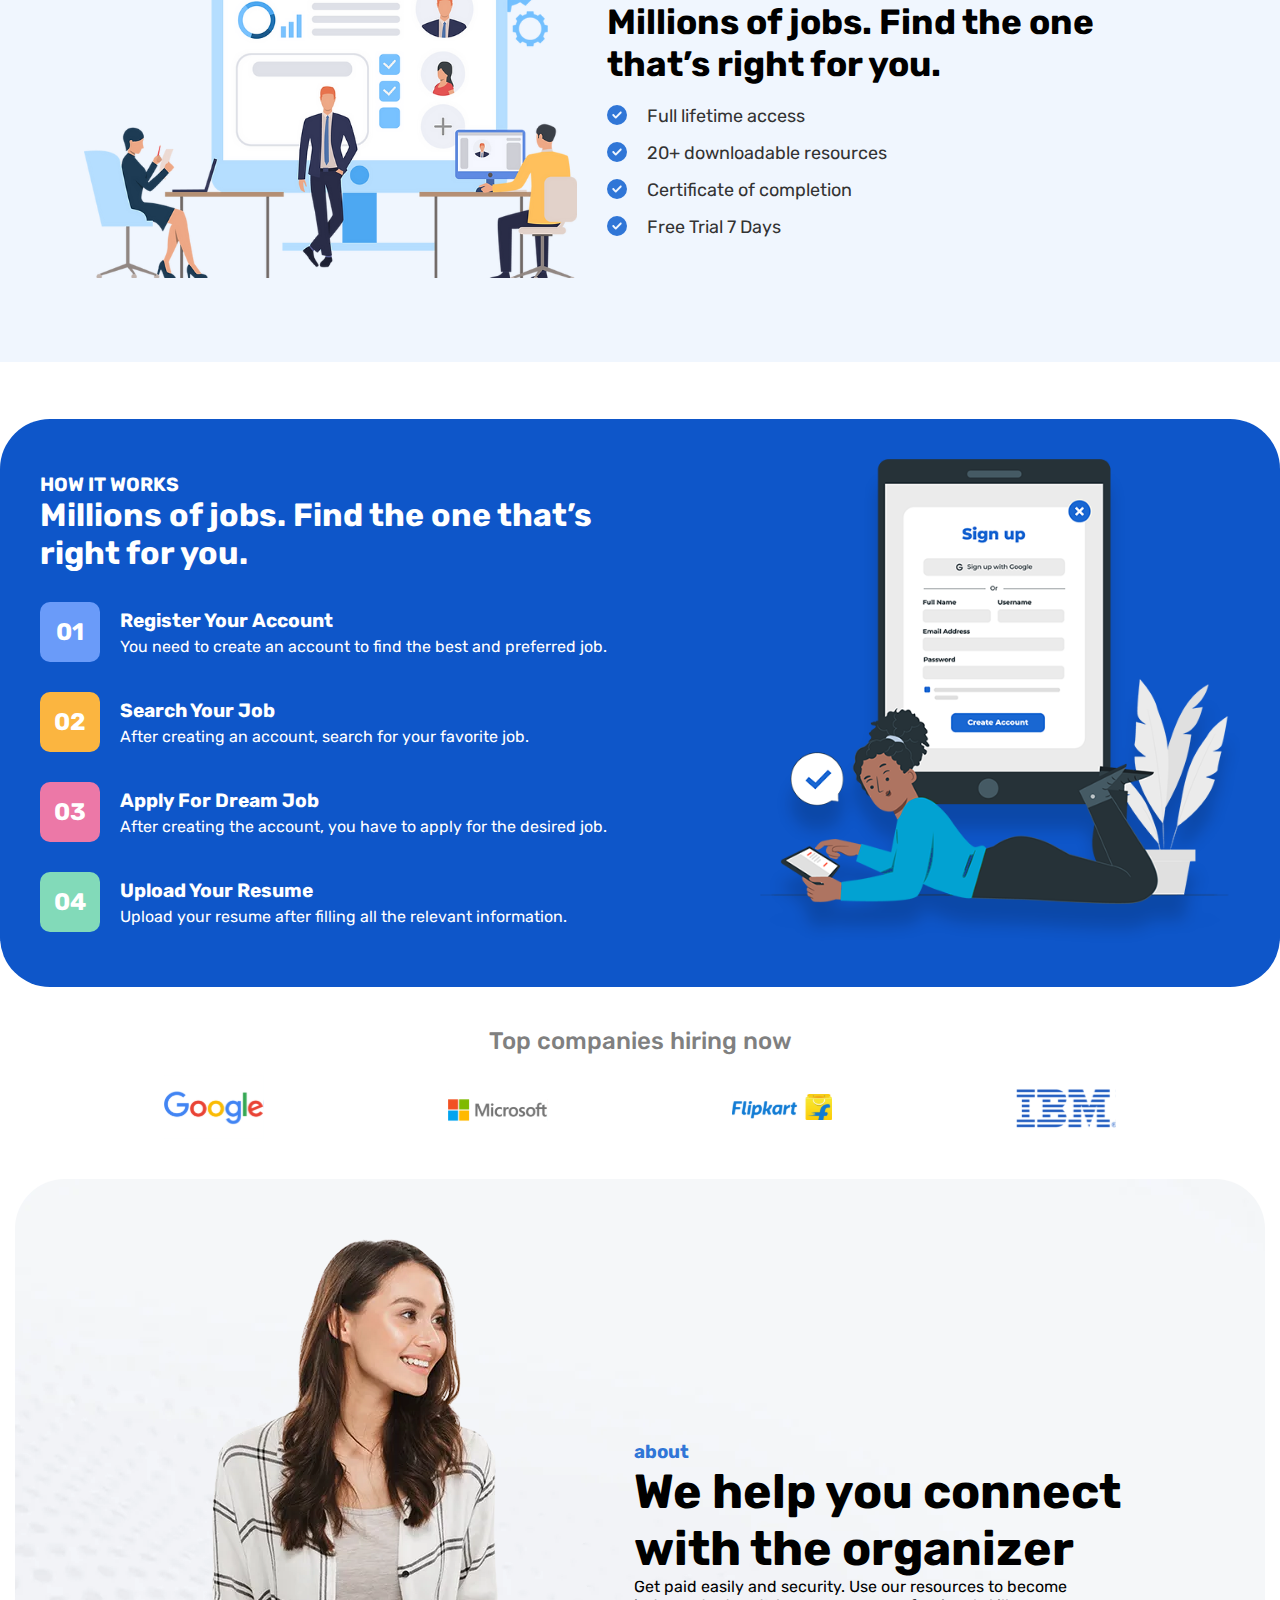
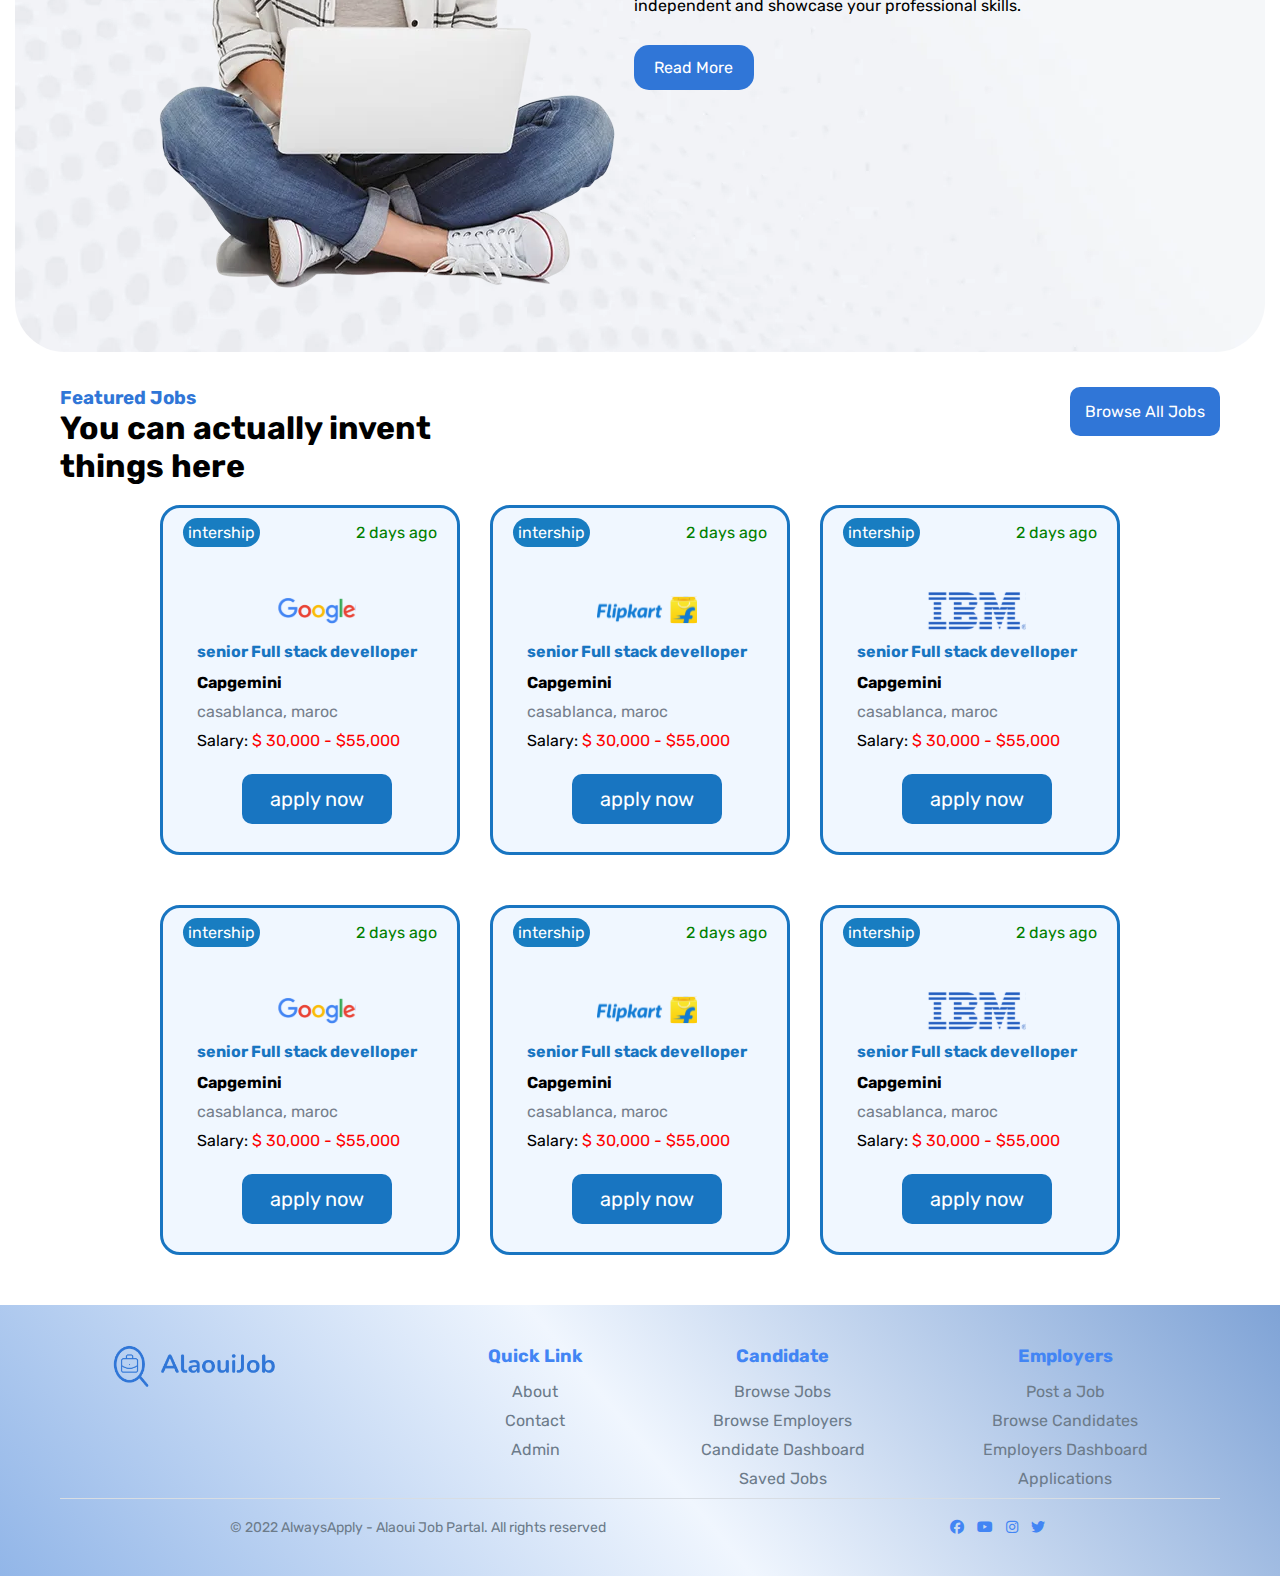
==== commit dbd8cde8: "git gMerge branch 'develop' of https://github.com/Zakariae-Elmoufid/jobin-tech-project into develop" ====
--- a/index.html
+++ b/index.html
@@ -13,10 +13,13 @@
 <body>
 
     <header>
+        
         <div class="logo">
             <img src="assets/images/mainLogo.svg" alt="AlaouiJob Logo">
         </div>
+        
         <nav>
+            
             <ul>
                 <li><a href="/index.html">Home</a></li>
                 <li><a href="/pages/find-job.html">Find Jobs</a></li>
--- a/assets/css/index.css
+++ b/assets/css/index.css
@@ -4,10 +4,10 @@
     display: flex;
     justify-content: space-between;
     align-items: center;
-    padding: 30px;
+    padding: 0;
     background-color: white;
-    margin-left: 30px;
-    margin-right: 30px;
+    margin-left: 25px;
+    margin-right: 25px;
 }
 
 .logo img {
@@ -17,14 +17,14 @@
 nav ul {
     list-style: none;
     display: flex;
-    gap: 30px; 
+    gap: 20px; 
     margin: 0;
     padding: 0;
 }
 
 nav ul li a {
     text-decoration: none;
-    color: 303030;
+    color: #303030;
 }
 
 nav ul li a:hover {
@@ -40,9 +40,9 @@
     background-color: #3076D7;
     color: white;
     border-radius: 9px;
-    width: 120px;
-    height: 40px;
-    font-size: 17px;
+    width: 100px;
+    height: 30px;
+    font-size: 15px;
     display: flex;
     align-items: center;
     justify-content: center;
@@ -55,9 +55,9 @@
     color: #3076D7;
     border: none;
     border-radius: 9px;
-    width: 120px;
-    height: 40px;
-    font-size: 17px;
+    width: 100px;
+    height: 30px;
+    font-size: 15px;
     display: flex;
     align-items: center;
     justify-content: center;
@@ -65,11 +65,11 @@
 }
 
 header .signinbtn img {
-    width: 20px;
+    width: 15px;
 }
 
 header .signupbtn img {
-    width: 20px;
+    width: 15px;
 }
 .right-buttons a{
     text-decoration: none;
@@ -79,6 +79,7 @@
     text-decoration: none;
     color: white;
 }
+
 
 /*hero section */
 
--- a/assets/css/style.css
+++ b/assets/css/style.css
@@ -57,7 +57,7 @@
     display: flex;
     justify-content: space-between;
     align-items: center;
-    padding: 30px;
+    padding: 20px;
     background-color: white;
     margin-left: 30px;
     margin-right: 30px;
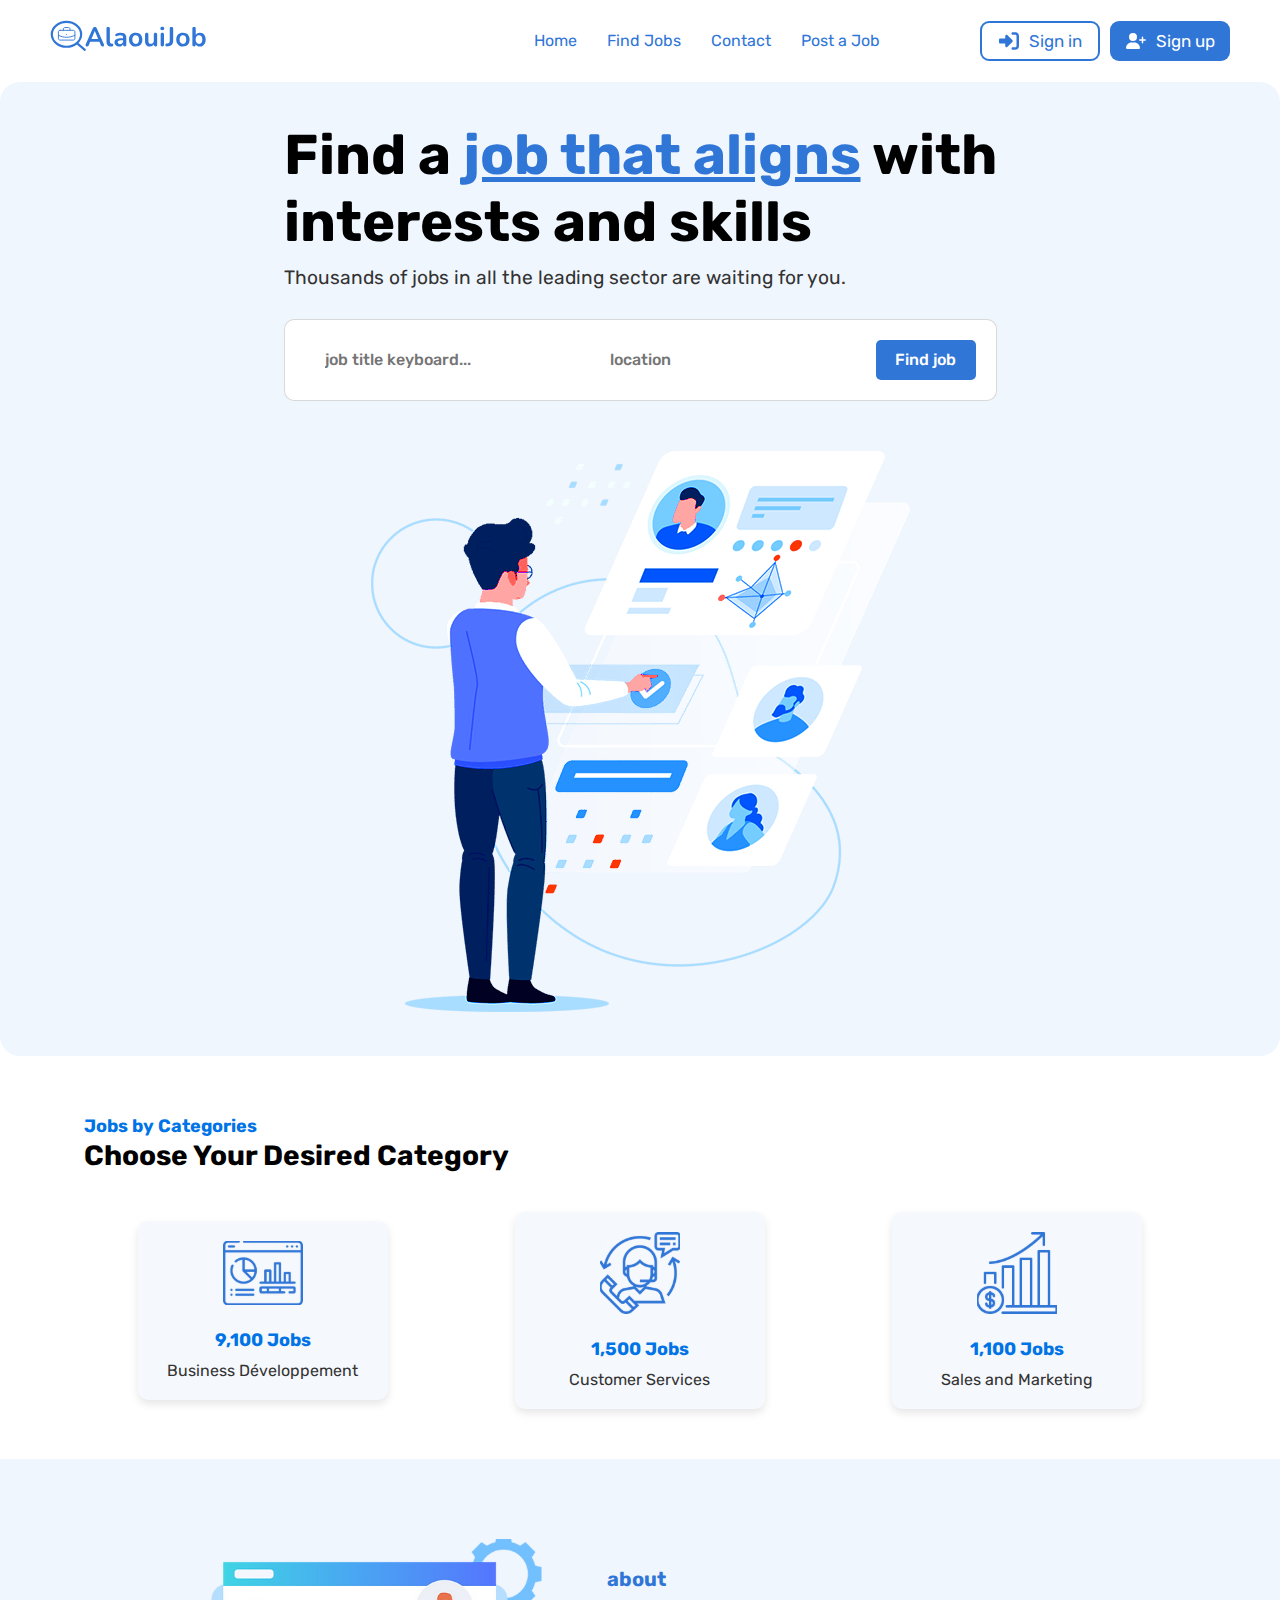
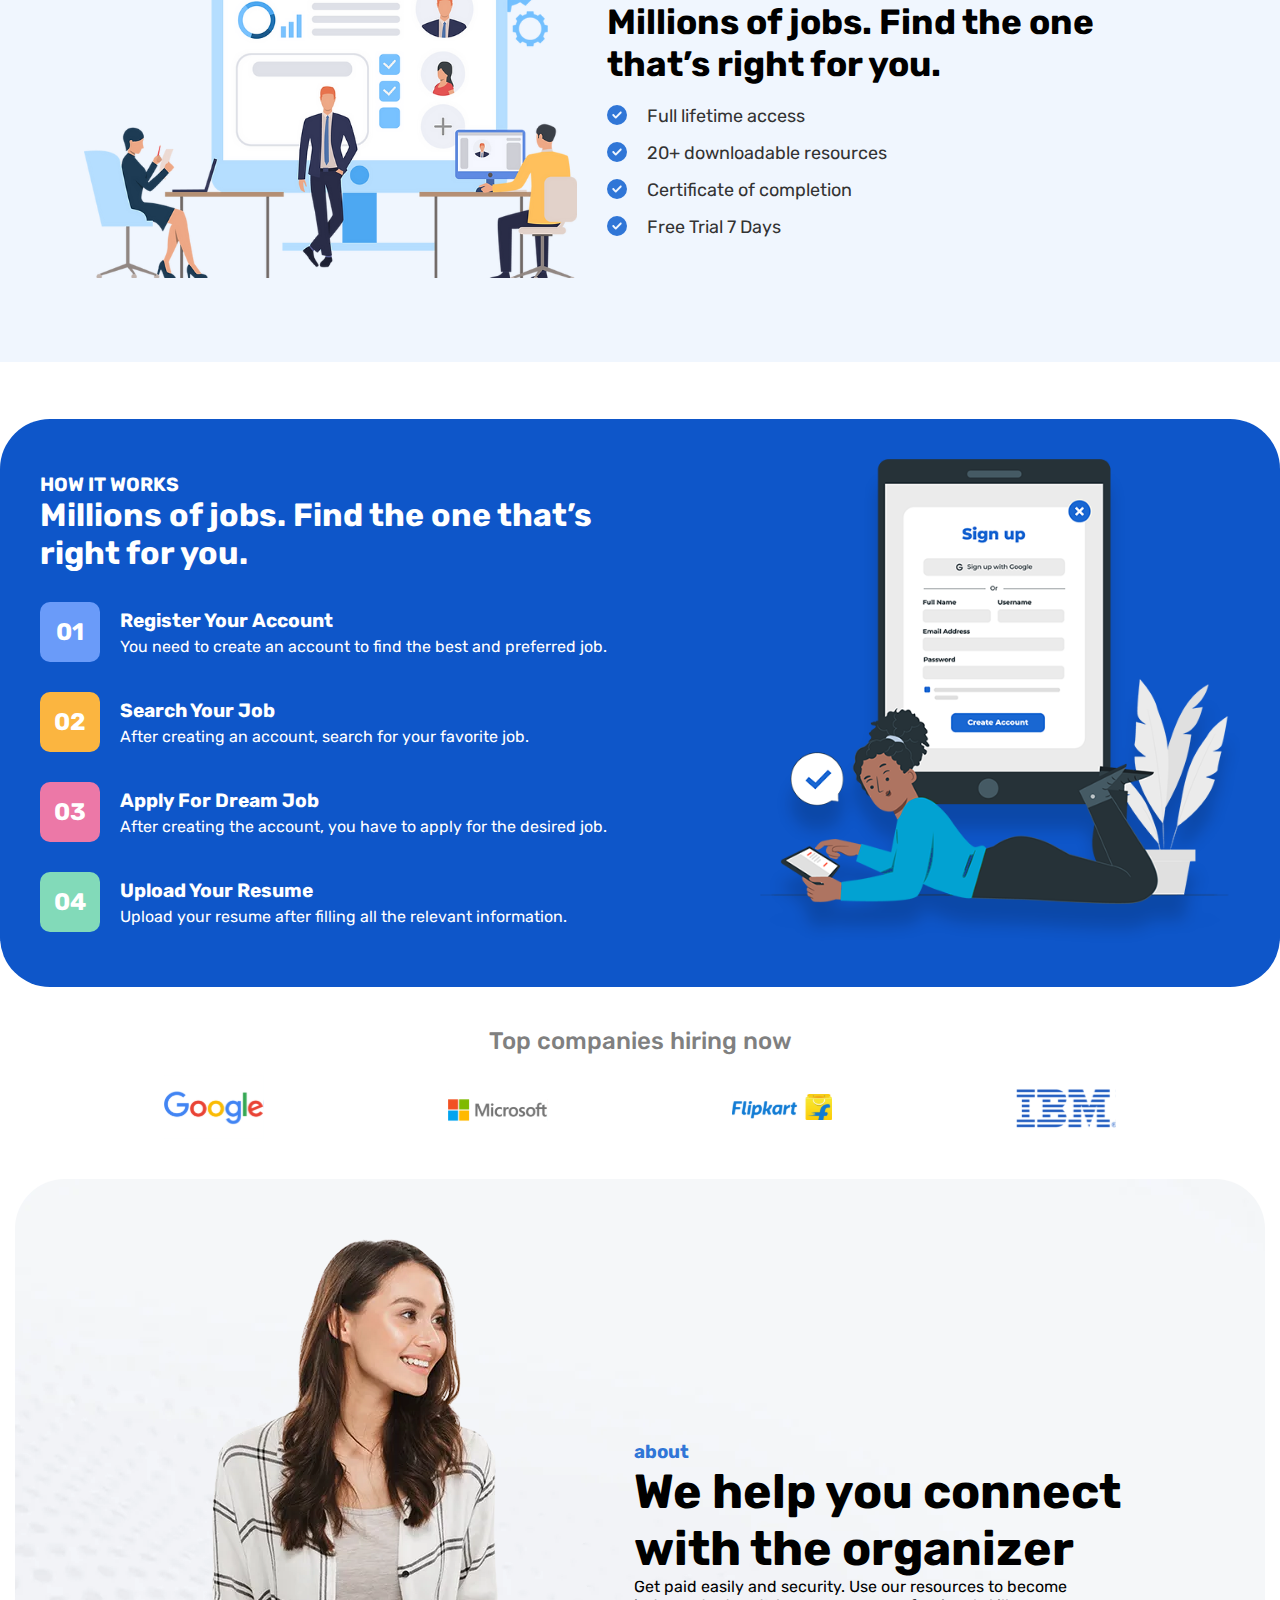
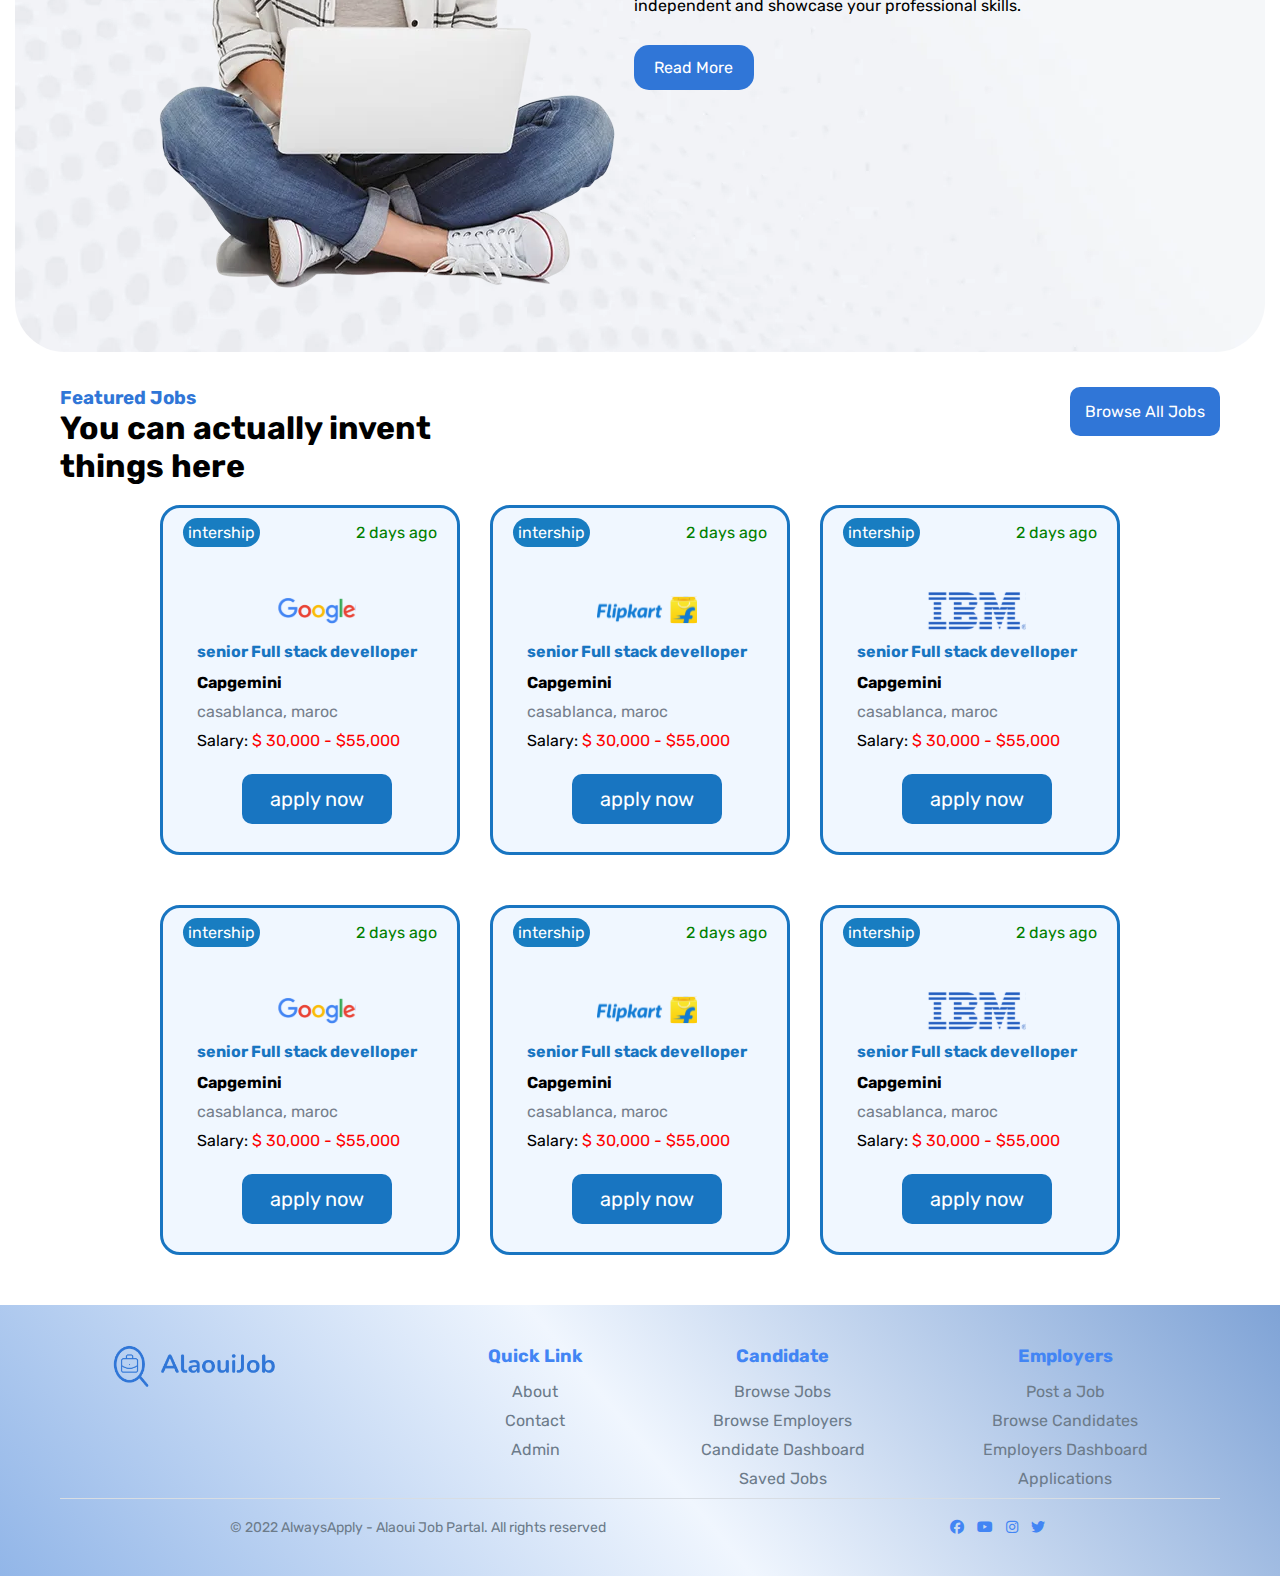
==== commit e556da5c: "added menu burger" ====
--- a/index.html
+++ b/index.html
@@ -17,18 +17,20 @@
         <div class="logo">
             <img src="assets/images/mainLogo.svg" alt="AlaouiJob Logo">
         </div>
+        <div class="menu">
+            <i class="fa-solid fa-bars"></i>
+        </div>
         
         <nav>
-            
-            <ul>
+             <ul>
                 <li><a href="/index.html">Home</a></li>
                 <li><a href="/pages/find-job.html">Find Jobs</a></li>
                 <li><a href="/pages/contact.html">Contact</a></li>
                 <li><a href="/pages/post-job.html">Post a Job</a></li>
             </ul>
-        </nav>
-        <div class="right-buttons">
-             <button class="signinbtn" >
+        
+           <div class="right-buttons">
+            <button class="signinbtn" >
                 <img src="assets/images/sign-in-icon-button.svg" alt="">
                 <a href="/pages/login.html">Sign in</a>
             </button>
@@ -36,8 +38,10 @@
                 <img src="assets/images/sign-up-icon-button.svg" alt="">
                 <a href="/pages/signup.html">Sign up</a>
             </button>
-            
-        </div>
+        </div>
+      </nav>
+
+
     </header>
     
 
--- a/assets/css/index.css
+++ b/assets/css/index.css
@@ -1,84 +1,6 @@
 
 
-header {
-    display: flex;
-    justify-content: space-between;
-    align-items: center;
-    padding: 0;
-    background-color: white;
-    margin-left: 25px;
-    margin-right: 25px;
-}
-
-.logo img {
-    width: 200px;
-}
-
-nav ul {
-    list-style: none;
-    display: flex;
-    gap: 20px; 
-    margin: 0;
-    padding: 0;
-}
-
-nav ul li a {
-    text-decoration: none;
-    color: #303030;
-}
-
-nav ul li a:hover {
-    color: #3076D7;
-}
-
-.right-buttons {
-    display: flex;
-    gap: 10px;
-}
-
-header .signupbtn {
-    background-color: #3076D7;
-    color: white;
-    border-radius: 9px;
-    width: 100px;
-    height: 30px;
-    font-size: 15px;
-    display: flex;
-    align-items: center;
-    justify-content: center;
-    gap: 10px;
-    border: none;
-}
-
-header .signinbtn {
-    background-color: #F0F6FE;
-    color: #3076D7;
-    border: none;
-    border-radius: 9px;
-    width: 100px;
-    height: 30px;
-    font-size: 15px;
-    display: flex;
-    align-items: center;
-    justify-content: center;
-    gap: 10px;
-}
-
-header .signinbtn img {
-    width: 15px;
-}
-
-header .signupbtn img {
-    width: 15px;
-}
-.right-buttons a{
-    text-decoration: none;
-    color: #3076D7;
-}
-.right-buttons .signupbtn a{
-    text-decoration: none;
-    color: white;
-}
+
 
 
 /*hero section */
--- a/assets/css/style.css
+++ b/assets/css/style.css
@@ -1,212 +1,283 @@
-@import url('https://fonts.googleapis.com/css2?family=Rubik:ital,wght@0,300..900;1,300..900&display=swap');
-*{      
-    margin: 0;
-    padding: 0;
-    box-sizing: border-box;
-    font-family: 'Rubik', sans-serif;
-
-}
-body{
-    
-    background-color: white;
+@import url("https://fonts.googleapis.com/css2?family=Rubik:ital,wght@0,300..900;1,300..900&display=swap");
+* {
+  margin: 0;
+  padding: 0;
+  box-sizing: border-box;
+  font-family: "Rubik", sans-serif;
+}
+body {
+  background-color: white;
 }
 
 :root {
-    --main-color: #3076D7;
-    --secondry-color: ;
-    --background-color:#F0F6FE;
-}
-
+  --main-color: #3076d7;
+  --secondry-color: ;
+  --background-color: #f0f6fe;
+}
 
 .container {
+  width: 90%;
+  margin: 0 auto;
+  padding: 20px;
+}
+
+@media screen and (min-width: 1600px) {
+  .container {
     width: 90%;
-    margin: 0 auto;
-    padding: 20px;
-}
-
-@media screen and (min-width: 1600px) {
-    .container {
-        width: 90%;
-    }
-
+  }
 }
 
 @media screen and (max-width: 1200px) {
-    .container {
-        width: 90%;
-    }
-
+  .container {
+    width: 90%;
+  }
 }
 
 @media screen and (max-width: 768px) {
-    .container {
-        width: 90%;
-    }
+  .container {
+    width: 90%;
+  }
 }
 
 @media screen and (max-width: 600px) {
-    .container {
-        width: 95%;
-    }
-}
-
-
-
+  .container {
+    width: 95%;
+  }
+}
 
 header {
-    display: flex;
-    justify-content: space-between;
-    align-items: center;
-    padding: 20px;
-    background-color: white;
-    margin-left: 30px;
-    margin-right: 30px;
+  display: flex;
+  justify-content: space-between;
+  align-items: center;
+  padding: 20px;
+  background-color: white;
+  margin-left: 30px;
+  margin-right: 30px;
+  position: relative;
 }
 
 .logo img {
-    width: 200px;
-}
-
+  width: 200px;
+}
+nav {
+  display: flex;
+  align-items: center;
+  gap: 100px;
+}
 nav ul {
-    list-style: none;
-    display: flex;
-    gap: 30px; 
-    margin: 0;
-    padding: 0;
+  list-style: none;
+  display: flex;
+  gap: 30px;
+  margin: 0;
+  padding: 0;
 }
 
 nav ul li a {
-    text-decoration: none;
-    color: 303030;
+  text-decoration: none;
+  color: var(--main-color);
+  transform: scaleX(0);
+  transition: background-color 0.5s ease, color 0.5s ease;
 }
 
 nav ul li a:hover {
-    color: #3076D7;
+  transform: scaleX(2);
+  color: white;
+  background-color: var(--main-color);
+  padding: 10px;
+  border-radius: 10px;
 }
 
 .right-buttons {
-    display: flex;
-    gap: 10px;
+  display: flex;
+  gap: 10px;
+}
+
+.right-buttons a {
+  text-decoration: none;
 }
 
 header .signupbtn {
-    background-color: #3076D7;
-    color: white;
-    border-radius: 9px;
-    width: 120px;
-    height: 40px;
-    font-size: 17px;
-    display: flex;
-    align-items: center;
-    justify-content: center;
-    gap: 10px;
-    border: none;
+  background-color: #3076d7;
+  color: white;
+  border-radius: 9px;
+  width: 120px;
+  height: 40px;
+  font-size: 17px;
+  display: flex;
+  align-items: center;
+  justify-content: center;
+  gap: 10px;
+  border: none;
 }
 
 header .signinbtn {
-    background-color: white;
-    color: #3076D7;
-    border-radius: 9px;
-    width: 120px;
-    height: 40px;
-    font-size: 17px;
-    display: flex;
-    align-items: center;
-    justify-content: center;
-    gap: 10px;
-    border: 2px solid #3076D7;
+  background-color: white;
+  color: #3076d7;
+  border-radius: 9px;
+  width: 120px;
+  height: 40px;
+  font-size: 17px;
+  display: flex;
+  align-items: center;
+  justify-content: center;
+  gap: 10px;
+  border: 2px solid #3076d7;
 }
 
 header .signinbtn img {
-    width: 20px;
-}
-
+  width: 20px;
+  color: var(--main-color);
+}
+header .signinbtn a {
+  color: var(--main-color);
+}
 header .signupbtn img {
-    width: 20px;
-}
-
-.footer {
-    background: rgb(146,182,232);
-    background: linear-gradient(50deg, rgba(146,182,232,1) 0%, rgba(240,246,254,1) 50%, rgba(127,163,214,1) 100%);
-    text-align: center;
-    color: #6c7b8a;
-    padding-top: 20px;
-    padding-bottom: 20px;
-  }
-  
-  .footer-container {
-    margin: 0 auto;
-    display: flex;
-    justify-content: space-around;
-    align-items: flex-start;
-    flex-wrap: wrap;
-  }
-  
-  .footer-logo {
+  width: 20px;
+}
+header .signupbtn a {
+  color: white;
+}
+
+.menu {
+  display: none;
+  font-size: 30px;
+  color: var(--main-color);
+}
+
+@media (max-width: 1024px) {
+  nav {
+    display: none;
+  }
+
+  .menu {
+    display: block;
+  }
+
+  .menu:hover + nav {
     display: flex;
     flex-direction: column;
-    align-items: center;
-  }
-  
-  .footer-logo img {
-    width: 250px;
-    margin-bottom: 10px;
-  }
-  
-  .footer-logo p {
-    font-size: 24px;
-    color: #4285f4;
-    font-weight: bold;
-  }
-  
-  .footer-links {
-    display: flex;
+    align-items: stretch;
     justify-content: space-between;
+    background: rgb(146, 182, 232);
+    background: linear-gradient(
+      50deg,
+      rgba(146, 182, 232, 1) 0%,
+      rgba(240, 246, 254, 1) 50%,
+      rgba(127, 163, 214, 1) 100%
+    );
+    padding: 20px;
+    position: absolute;
     width: 100%;
-    max-width: 700px;
-  }
-  
-  .footer-links div {
-    margin: 0 20px;
-  }
-  
-  .footer-links h3 {
-    color: #4285f4;
-    margin-bottom: 15px;
-    font-size: 18px;
-  }
-  
-  .footer-links ul {
-    list-style: none;
-    padding: 0;
-  }
-  
-  .footer-links ul li {
-    margin-bottom: 10px;
-  }
-  
-  .footer-links ul li a {
-    text-decoration: none;
-    color: #6c7b8a;
-  }
-  
-  .footer-bottom {
-    width: 100%;
-    padding-top: 20px;
-    border-top: 1px solid #d8dde3;
-    display: flex;
-    justify-content: space-around;
-    align-items: center;
-    flex-wrap: wrap;
-    font-size: 14px;
-  }
-  
-  .social-icons a {
-    margin: 0 5px;
-    color: #4285f4;
-  }
-  
-  .social-icons a:hover {
-    color: #357ae8;
-  }
-  +    top: 72px;
+    left: 0;
+  }
+  .menu:hover + nav ul {
+    flex-direction: column;
+
+  }
+
+  .menu:hover + nav ul li {
+    background-color: var(--main-color);
+    padding: 20px;
+    border-radius: 10px;
+    width: 80%;
+    margin: 0 auto;
+  }
+  .menu:hover + nav ul li a {
+    color: white;
+  }
+  .menu:hover + nav .right-buttons{
+    
+     margin:20px 10%;
+ justify-content: space-between; }
+}
+
+.footer {
+  background: rgb(146, 182, 232);
+  background: linear-gradient(
+    50deg,
+    rgba(146, 182, 232, 1) 0%,
+    rgba(240, 246, 254, 1) 50%,
+    rgba(127, 163, 214, 1) 100%
+  );
+  text-align: center;
+  color: #6c7b8a;
+  padding-top: 20px;
+  padding-bottom: 20px;
+}
+
+.footer-container {
+  margin: 0 auto;
+  display: flex;
+  justify-content: space-around;
+  align-items: flex-start;
+  flex-wrap: wrap;
+}
+
+.footer-logo {
+  display: flex;
+  flex-direction: column;
+  align-items: center;
+}
+
+.footer-logo img {
+  width: 250px;
+  margin-bottom: 10px;
+}
+
+.footer-logo p {
+  font-size: 24px;
+  color: #4285f4;
+  font-weight: bold;
+}
+
+.footer-links {
+  display: flex;
+  justify-content: space-between;
+  width: 100%;
+  max-width: 700px;
+}
+
+.footer-links div {
+  margin: 0 20px;
+}
+
+.footer-links h3 {
+  color: #4285f4;
+  margin-bottom: 15px;
+  font-size: 18px;
+}
+
+.footer-links ul {
+  list-style: none;
+  padding: 0;
+}
+
+.footer-links ul li {
+  margin-bottom: 10px;
+}
+
+.footer-links ul li a {
+  text-decoration: none;
+  color: #6c7b8a;
+}
+
+.footer-bottom {
+  width: 100%;
+  padding-top: 20px;
+  border-top: 1px solid #d8dde3;
+  display: flex;
+  justify-content: space-around;
+  align-items: center;
+  flex-wrap: wrap;
+  font-size: 14px;
+}
+
+.social-icons a {
+  margin: 0 5px;
+  color: #4285f4;
+}
+
+.social-icons a:hover {
+  color: #357ae8;
+}
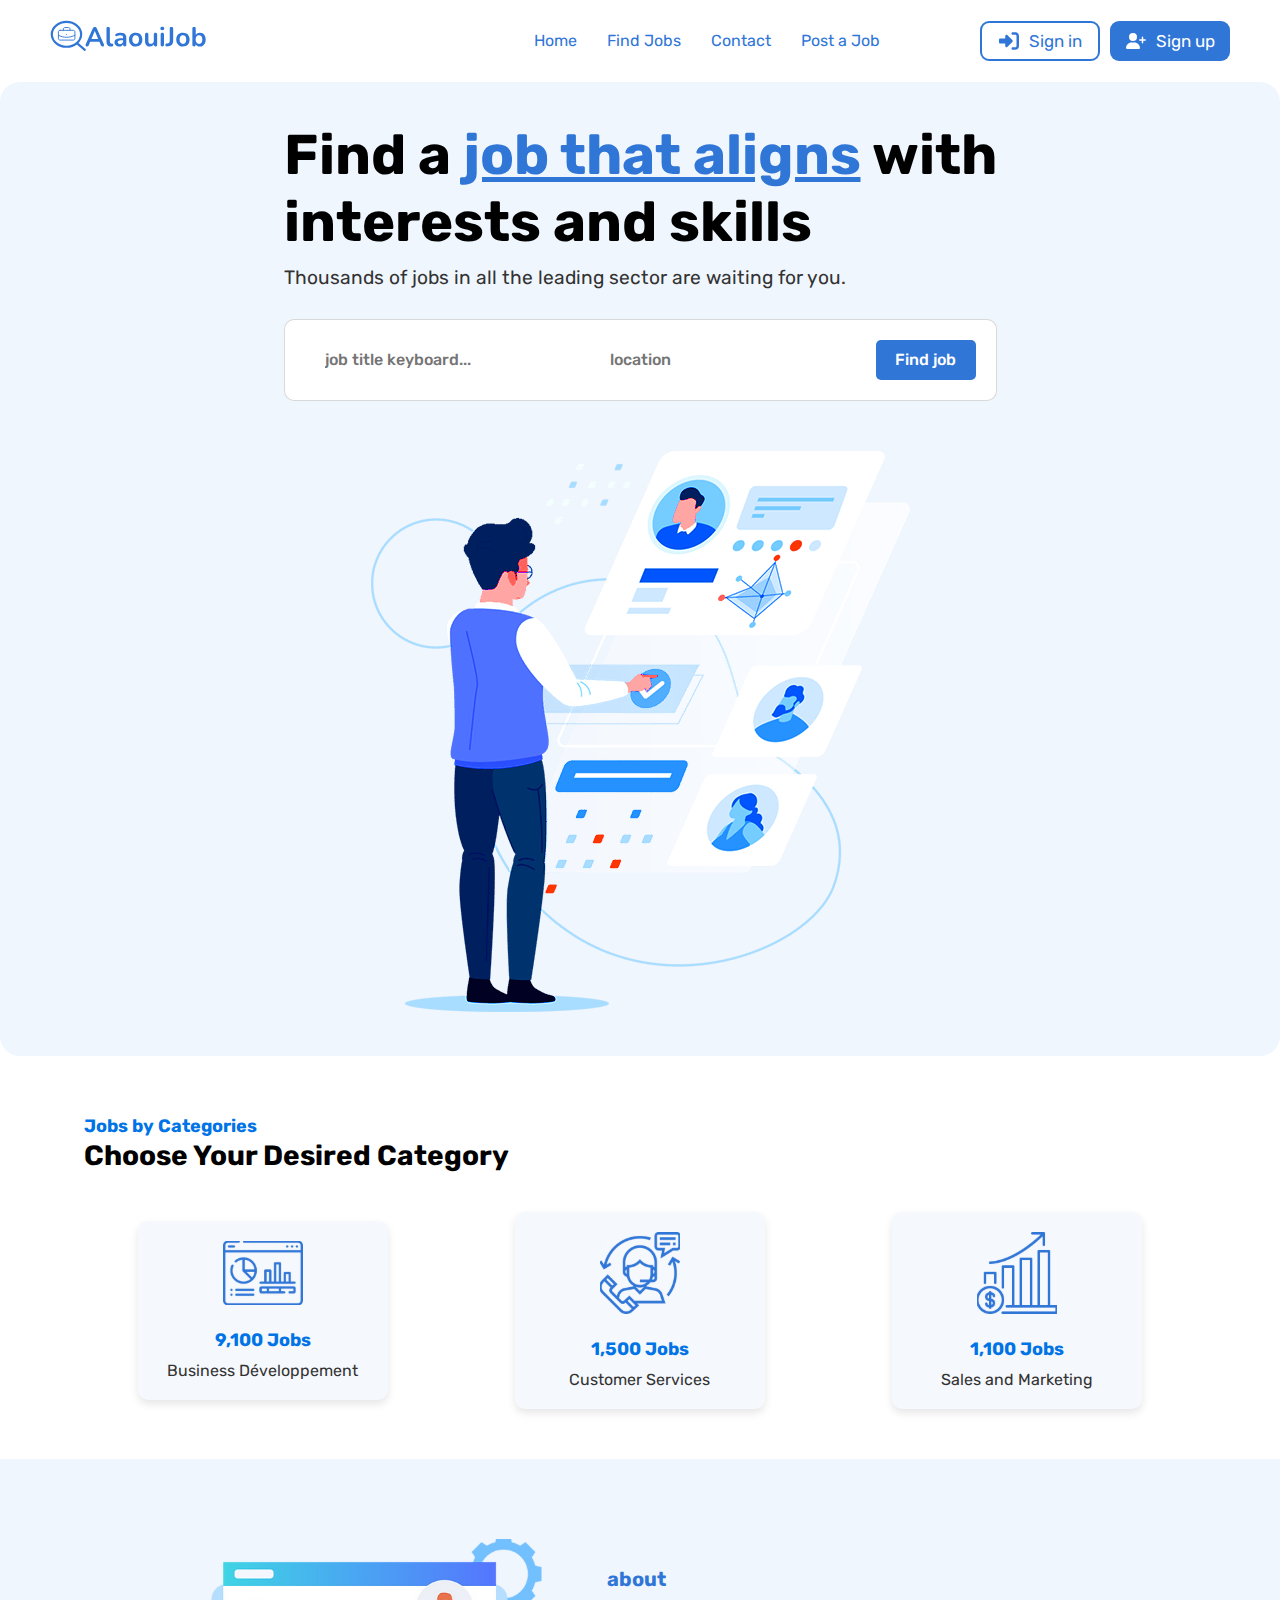
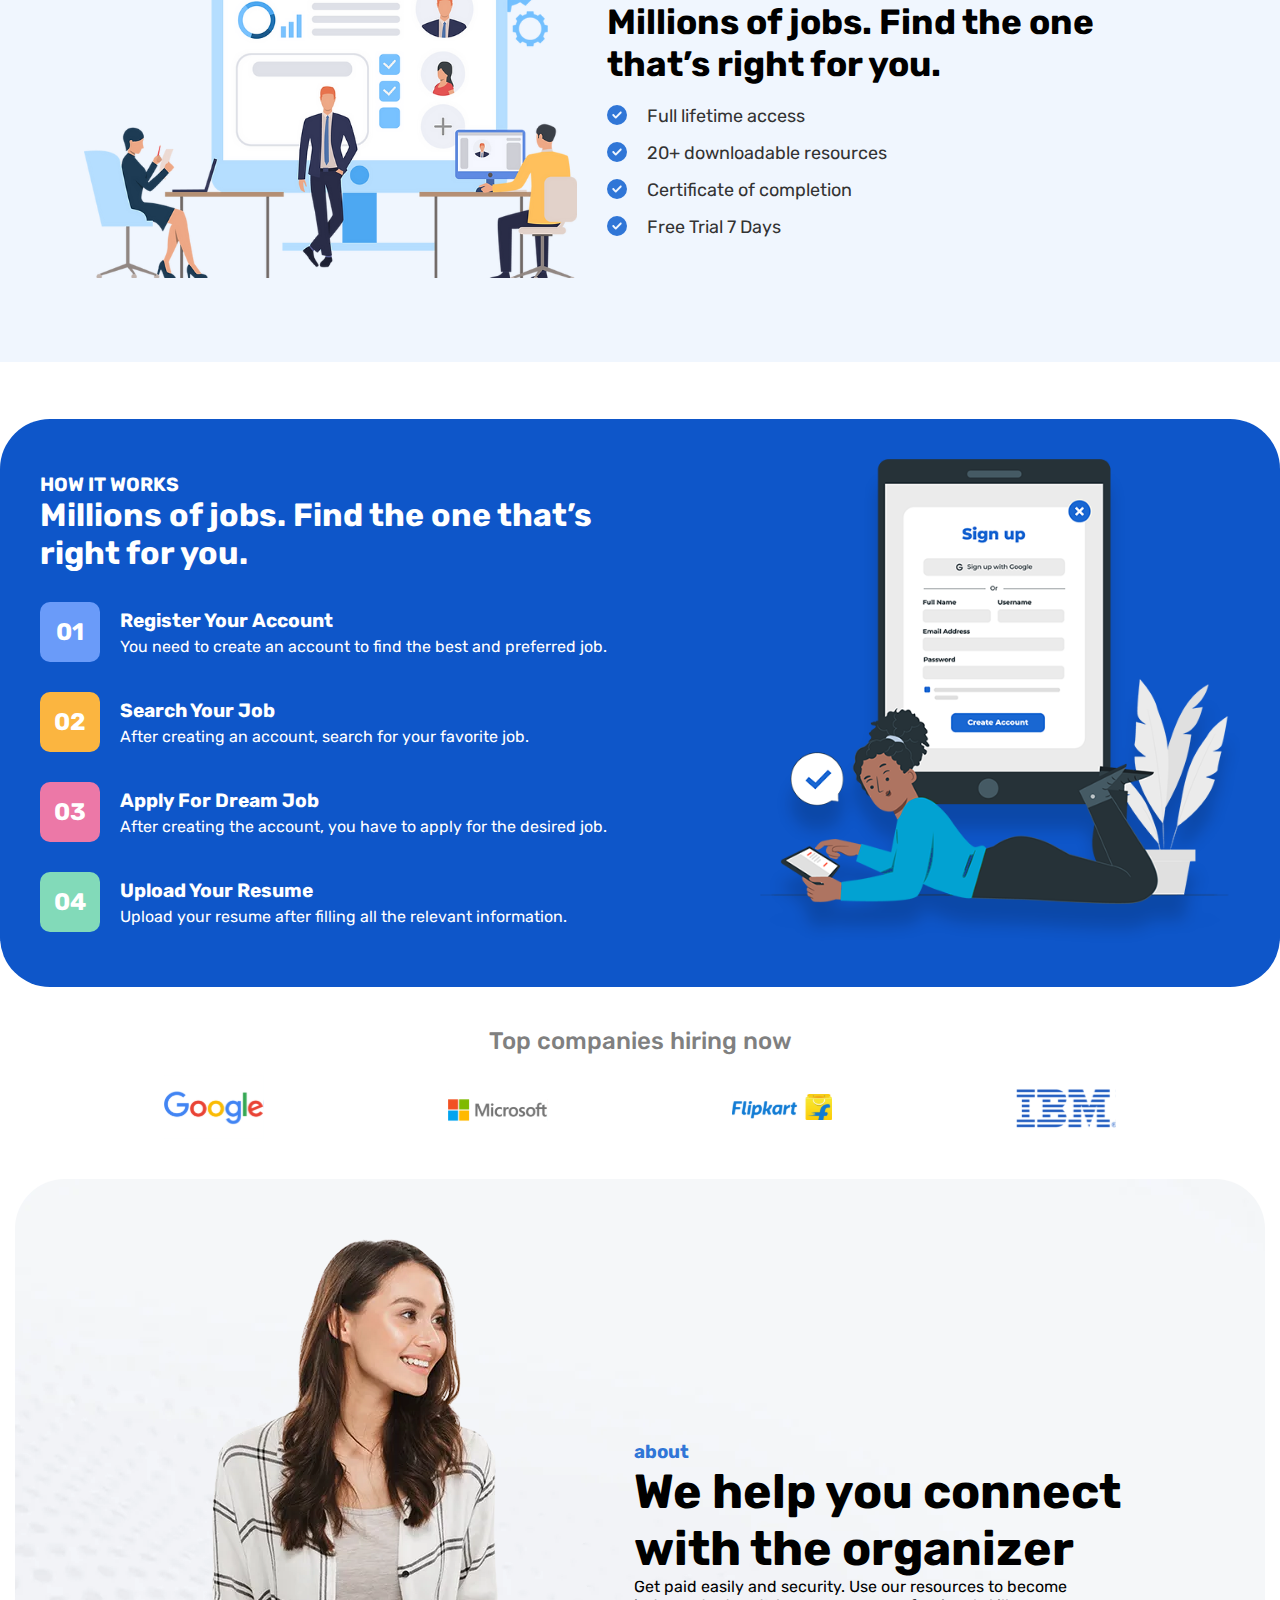
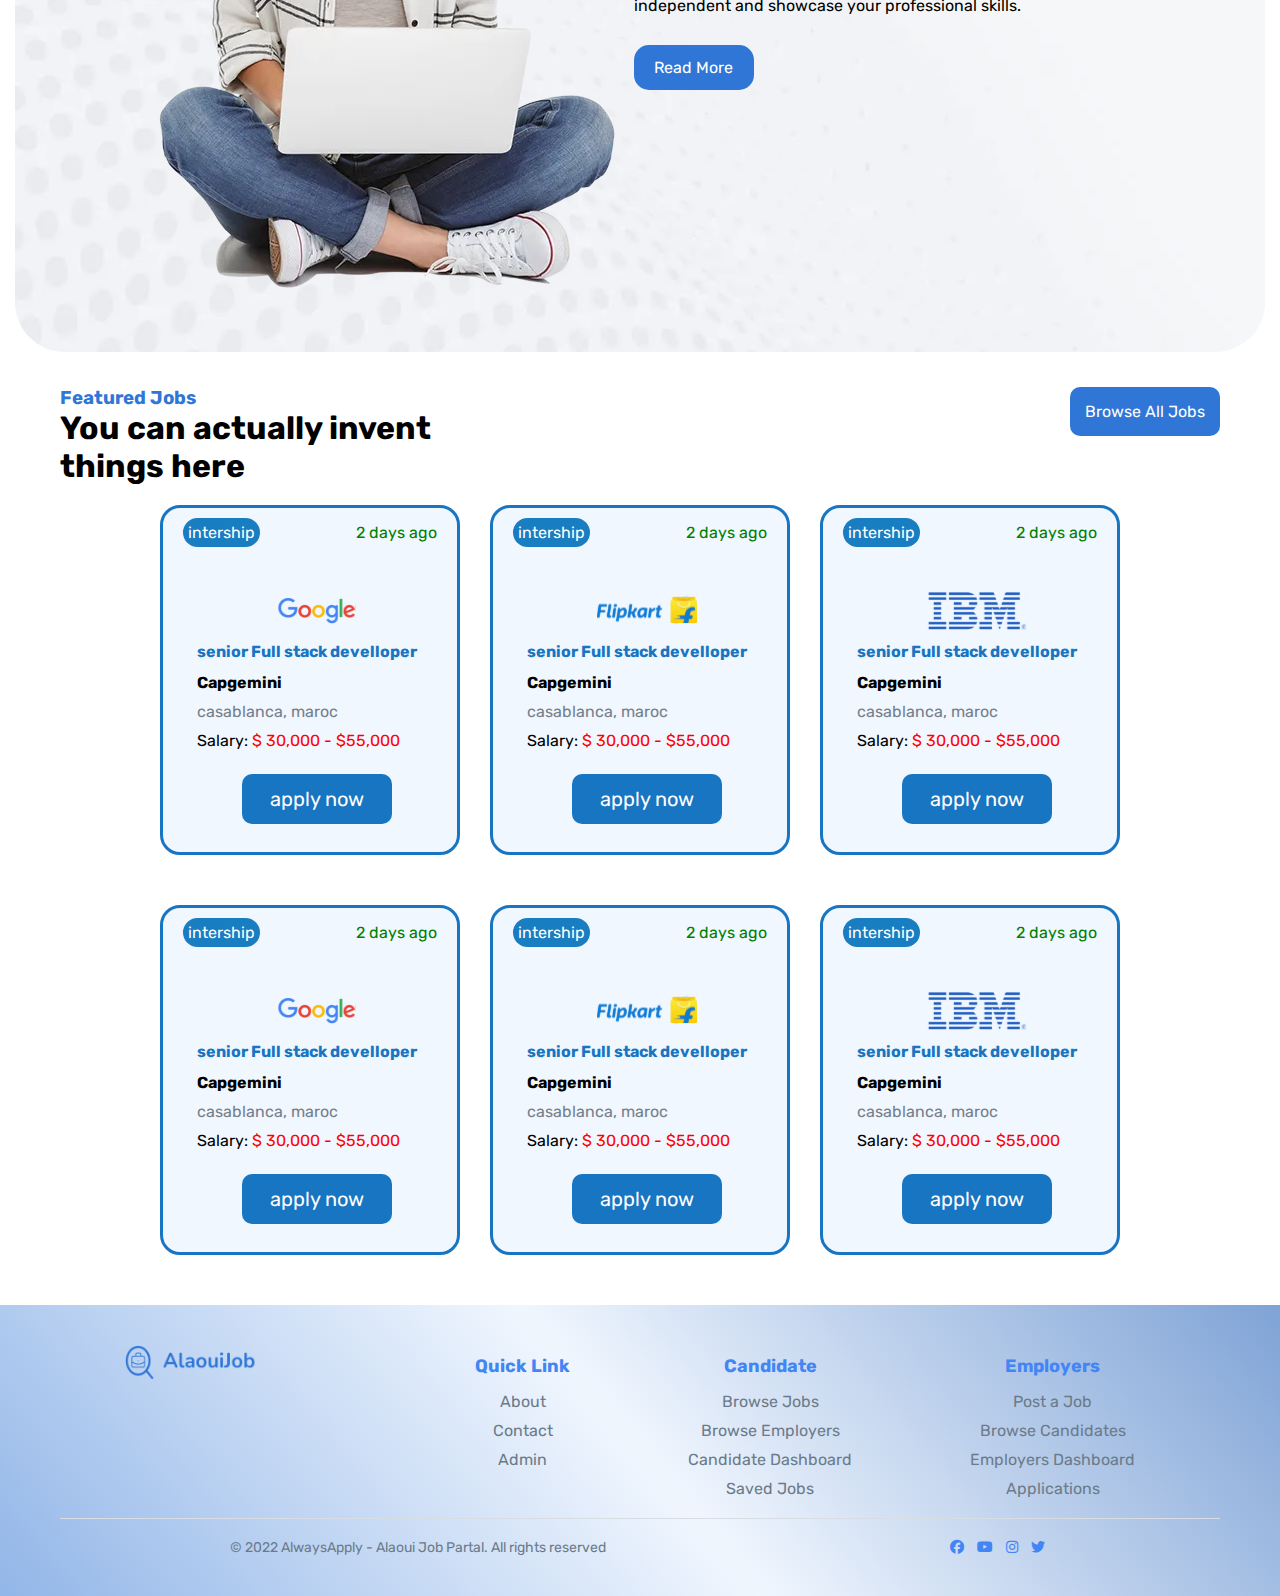
==== commit 88a7a791: "fixe some problem" ====
--- a/index.html
+++ b/index.html
@@ -23,20 +23,20 @@
         
         <nav>
              <ul>
-                <li><a href="/index.html">Home</a></li>
-                <li><a href="/pages/find-job.html">Find Jobs</a></li>
-                <li><a href="/pages/contact.html">Contact</a></li>
-                <li><a href="/pages/post-job.html">Post a Job</a></li>
+                <li><a href="index.html">Home</a></li>
+                <li><a href="pages/find-job.html">Find Jobs</a></li>
+                <li><a href="pages/contact.html">Contact</a></li>
+                <li><a href="pages/post-job.html">Post a Job</a></li>
             </ul>
         
            <div class="right-buttons">
             <button class="signinbtn" >
                 <img src="assets/images/sign-in-icon-button.svg" alt="">
-                <a href="/pages/login.html">Sign in</a>
+                <a href="pages/login.html">Sign in</a>
             </button>
             <button class="signupbtn">
                 <img src="assets/images/sign-up-icon-button.svg" alt="">
-                <a href="/pages/signup.html">Sign up</a>
+                <a href="pages/signup.html">Sign up</a>
             </button>
         </div>
       </nav>
--- a/assets/css/index.css
+++ b/assets/css/index.css
@@ -571,119 +571,3 @@
 
 /*footer*/
 
-.footer {
-    background: rgb(146,182,232);
-    background: linear-gradient(50deg, rgba(146,182,232,1) 0%, rgba(240,246,254,1) 50%, rgba(127,163,214,1) 100%);
-    text-align: center;
-    color: #6c7b8a;
-    padding-top: 20px;
-    padding-bottom: 20px;
-  }
-  
-  .footer-container {
-    margin: 0 auto;
-    display: flex;
-    justify-content: space-around;
-    align-items: flex-start;
-    flex-wrap: wrap;
-    max-width: 1200px;
-    padding: 20px;
-  }
-  
-  .footer-logo {
-    display: flex;
-    flex-direction: column;
-    align-items: center;
-    margin-bottom: 20px; 
-  }
-  
-  .footer-logo img {
-    width: 200px; 
-    margin-bottom: 10px;
-    
-  }
-  
-  
-  
-  .footer-links {
-    display: flex;
-    justify-content: space-between;
-    flex-wrap: wrap;
-    width: 100%;
-    max-width: 700px;
-  }
-  
-  .footer-links div {
-    margin: 10px 20px;
-  }
-  
-  .footer-links h3 {
-    color: #4285f4;
-    margin-bottom: 15px;
-    font-size: 18px;
-  }
-  
-  .footer-links ul {
-    list-style: none;
-    padding: 0;
-  }
-  
-  .footer-links ul li {
-    margin-bottom: 10px;
-  }
-  
-  .footer-links ul li a {
-    text-decoration: none;
-    color: #6c7b8a;
-  }
-  
-  .footer-bottom {
-    width: 100%;
-    padding-top: 20px;
-    border-top: 1px solid #d8dde3;
-    display: flex;
-    justify-content: space-around;
-    align-items: center;
-    flex-wrap: wrap;
-    font-size: 14px;
-  }
-  
-  .social-icons a {
-    margin: 0 5px;
-    color: #4285f4;
-  }
-  
-  .social-icons a:hover {
-    color: #357ae8;
-  }
-  
-  /* Responsive pour les petits écrans */
-  @media (max-width: 768px) {
-    .footer-container {
-      flex-direction: column; 
-      text-align: center;
-    }
-  
-    .footer-links {
-      flex-direction: column;
-      align-items: center;
-      width: 100%;
-    }
-  
-    .footer-links div {
-      margin: 10px 0; 
-    }
-  
-    .footer-bottom {
-      flex-direction: column;
-      font-size: 12px; 
-      text-align: center;
-    }
-  
-    .footer-logo img {
-      width: 150px; 
-      align-items: center;
-      justify-content: center;
-    }
-  }
-  --- a/assets/css/style.css
+++ b/assets/css/style.css
@@ -154,6 +154,7 @@
   }
 
   .menu:hover + nav {
+    z-index: 1000;
     display: flex;
     flex-direction: column;
     align-items: stretch;
@@ -193,13 +194,8 @@
 }
 
 .footer {
-  background: rgb(146, 182, 232);
-  background: linear-gradient(
-    50deg,
-    rgba(146, 182, 232, 1) 0%,
-    rgba(240, 246, 254, 1) 50%,
-    rgba(127, 163, 214, 1) 100%
-  );
+  background: rgb(146,182,232);
+  background: linear-gradient(50deg, rgba(146,182,232,1) 0%, rgba(240,246,254,1) 50%, rgba(127,163,214,1) 100%);
   text-align: center;
   color: #6c7b8a;
   padding-top: 20px;
@@ -212,34 +208,35 @@
   justify-content: space-around;
   align-items: flex-start;
   flex-wrap: wrap;
+  max-width: 1200px;
+  padding: 20px;
 }
 
 .footer-logo {
   display: flex;
   flex-direction: column;
   align-items: center;
+  margin-bottom: 20px; 
 }
 
 .footer-logo img {
-  width: 250px;
+  width: 200px; 
   margin-bottom: 10px;
-}
-
-.footer-logo p {
-  font-size: 24px;
-  color: #4285f4;
-  font-weight: bold;
-}
+  
+}
+
+
 
 .footer-links {
   display: flex;
   justify-content: space-between;
+  flex-wrap: wrap;
   width: 100%;
   max-width: 700px;
 }
 
 .footer-links div {
-  margin: 0 20px;
+  margin: 10px 20px;
 }
 
 .footer-links h3 {
@@ -281,3 +278,33 @@
 .social-icons a:hover {
   color: #357ae8;
 }
+
+/* Responsive pour les petits écrans */
+@media (max-width: 768px) {
+  .footer-container {
+    flex-direction: column; 
+    text-align: center;
+  }
+
+  .footer-links {
+    flex-direction: column;
+    align-items: center;
+    width: 100%;
+  }
+
+  .footer-links div {
+    margin: 10px 0; 
+  }
+
+  .footer-bottom {
+    flex-direction: column;
+    font-size: 12px; 
+    text-align: center;
+  }
+
+  .footer-logo img {
+    width: 150px; 
+    align-items: center;
+    justify-content: center;
+  }
+}
